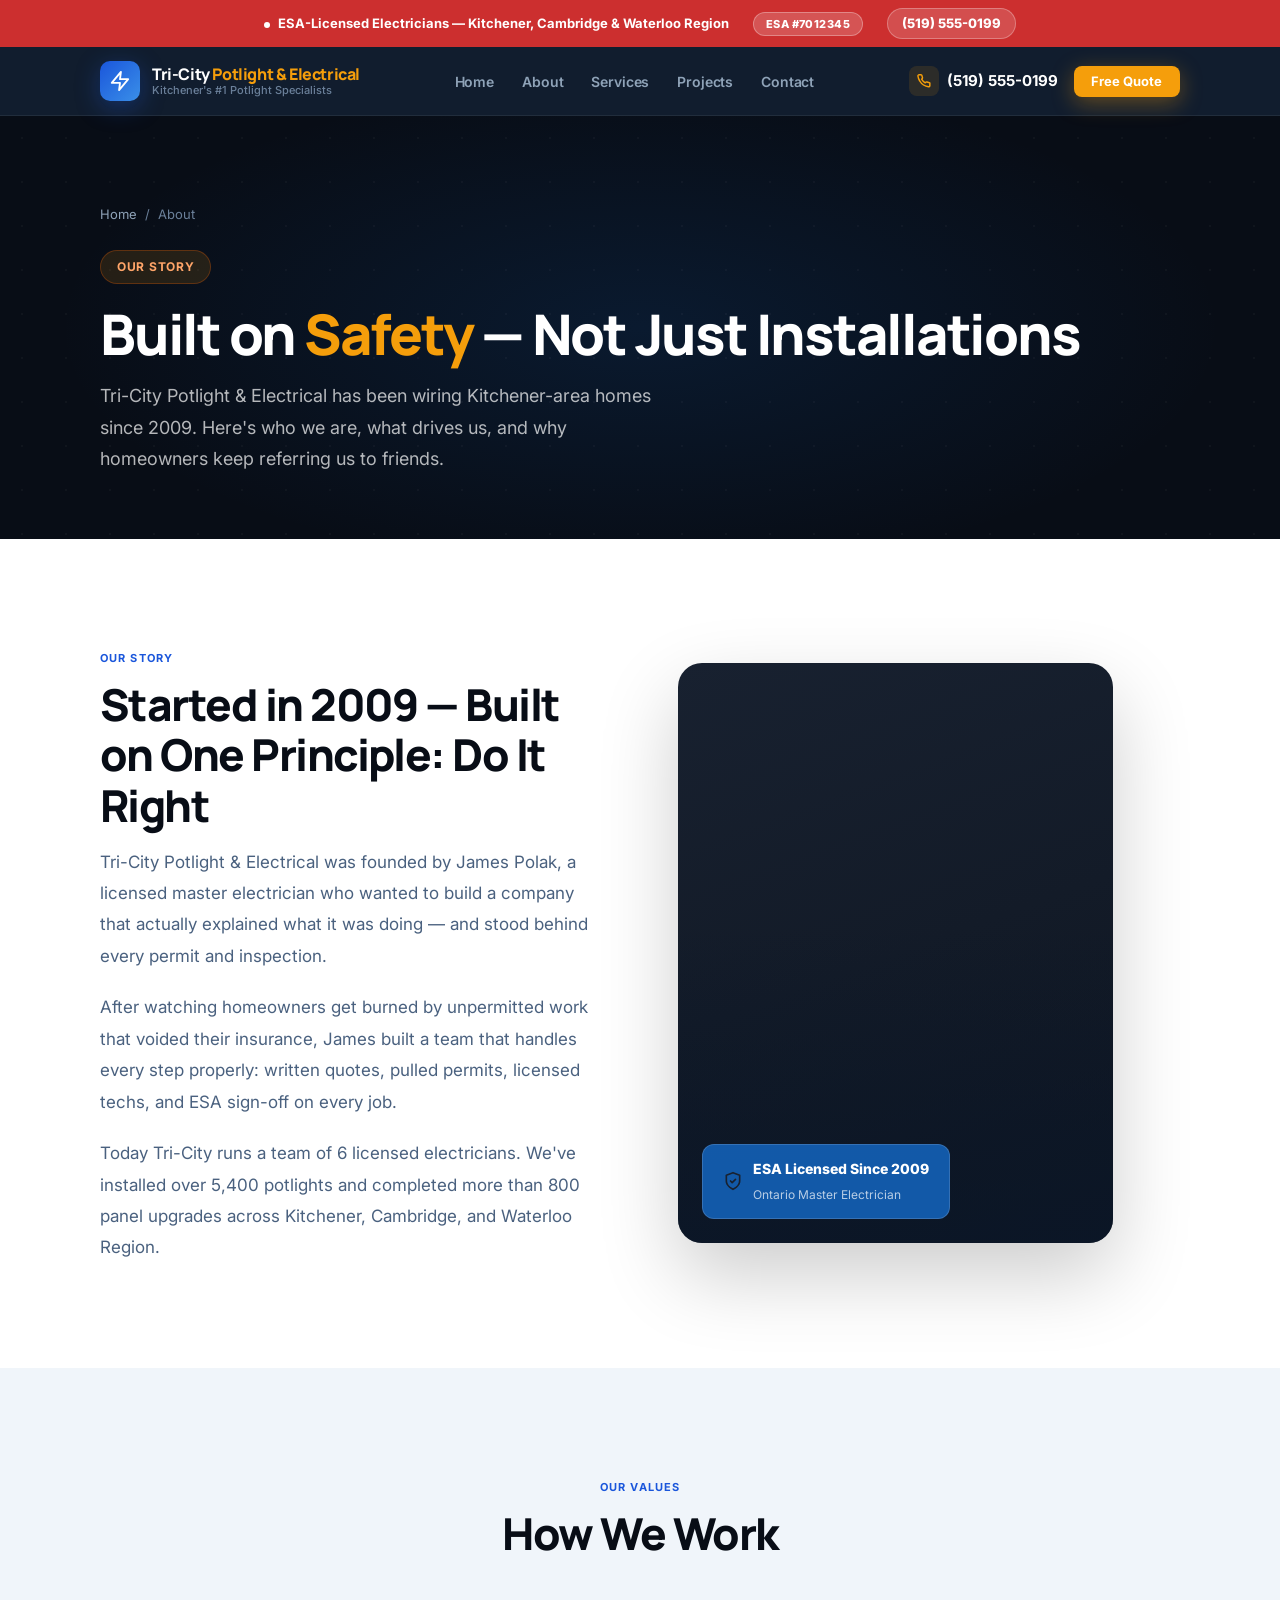
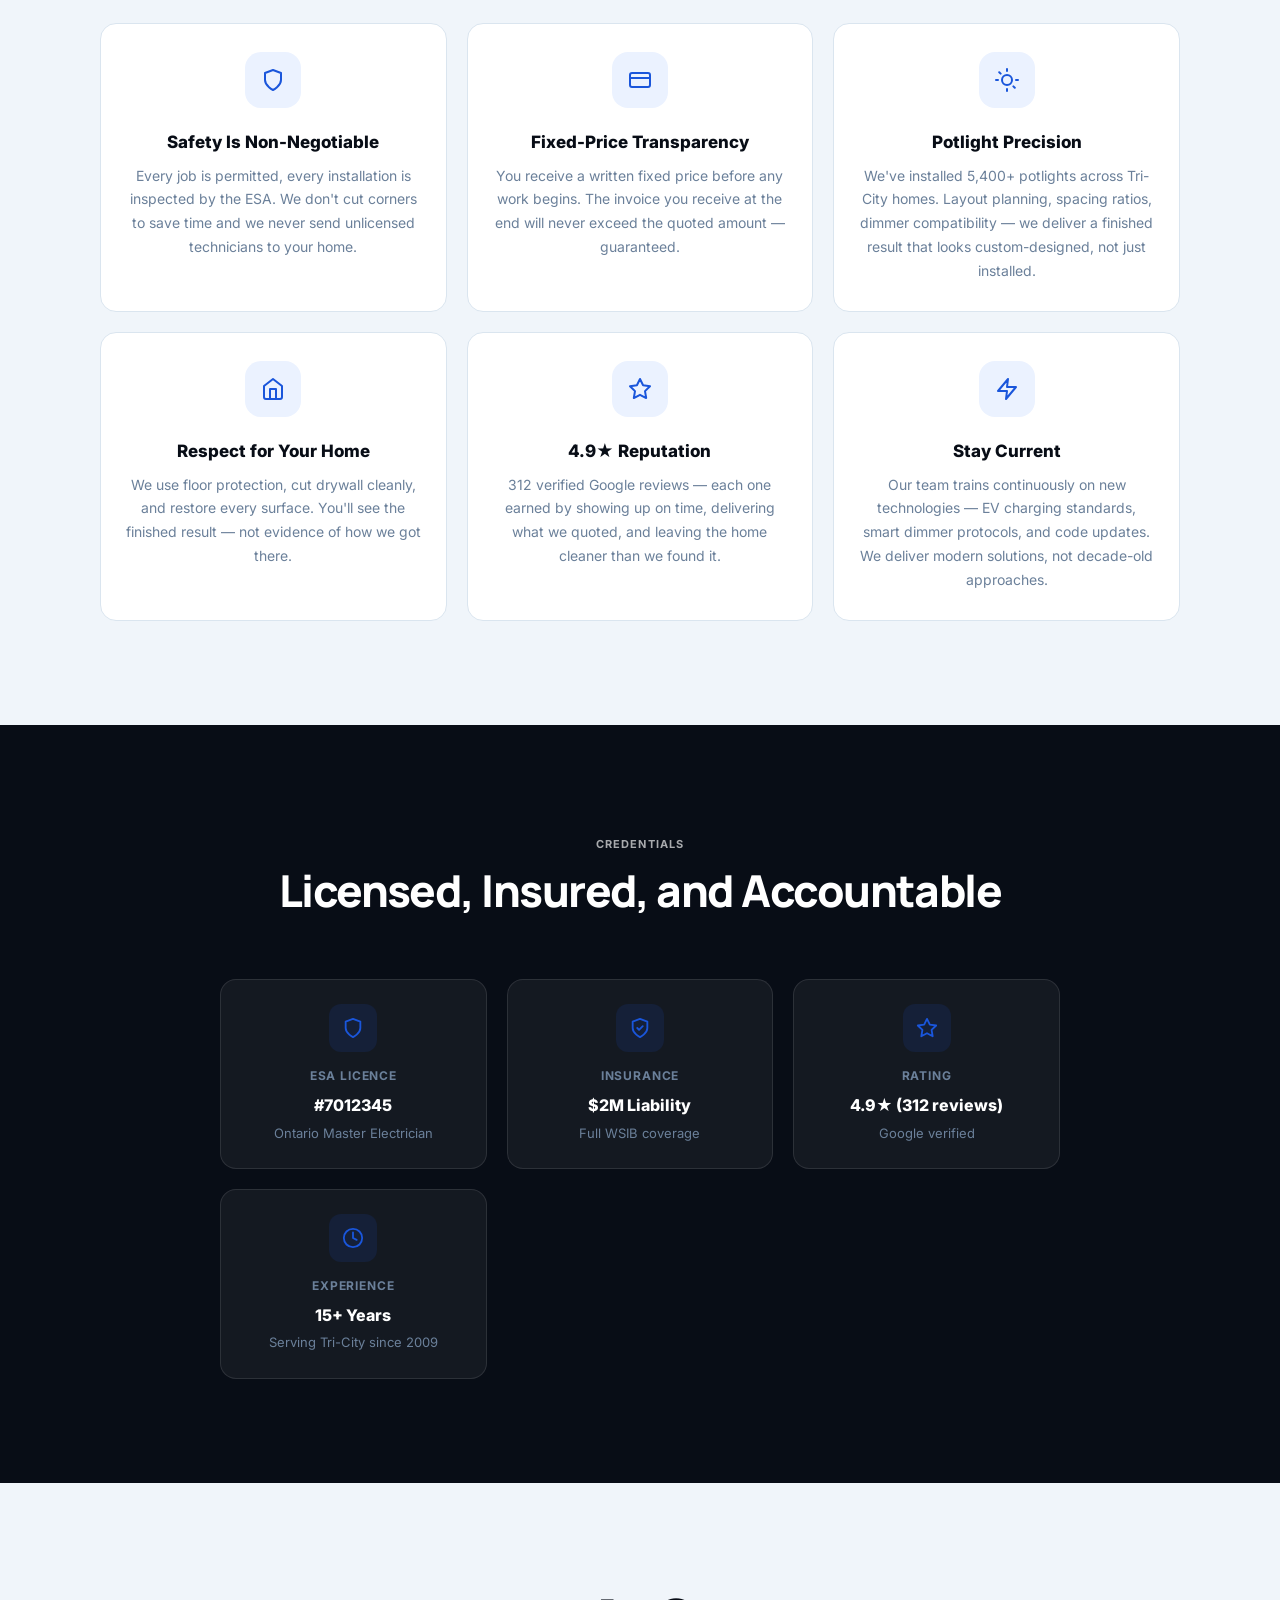
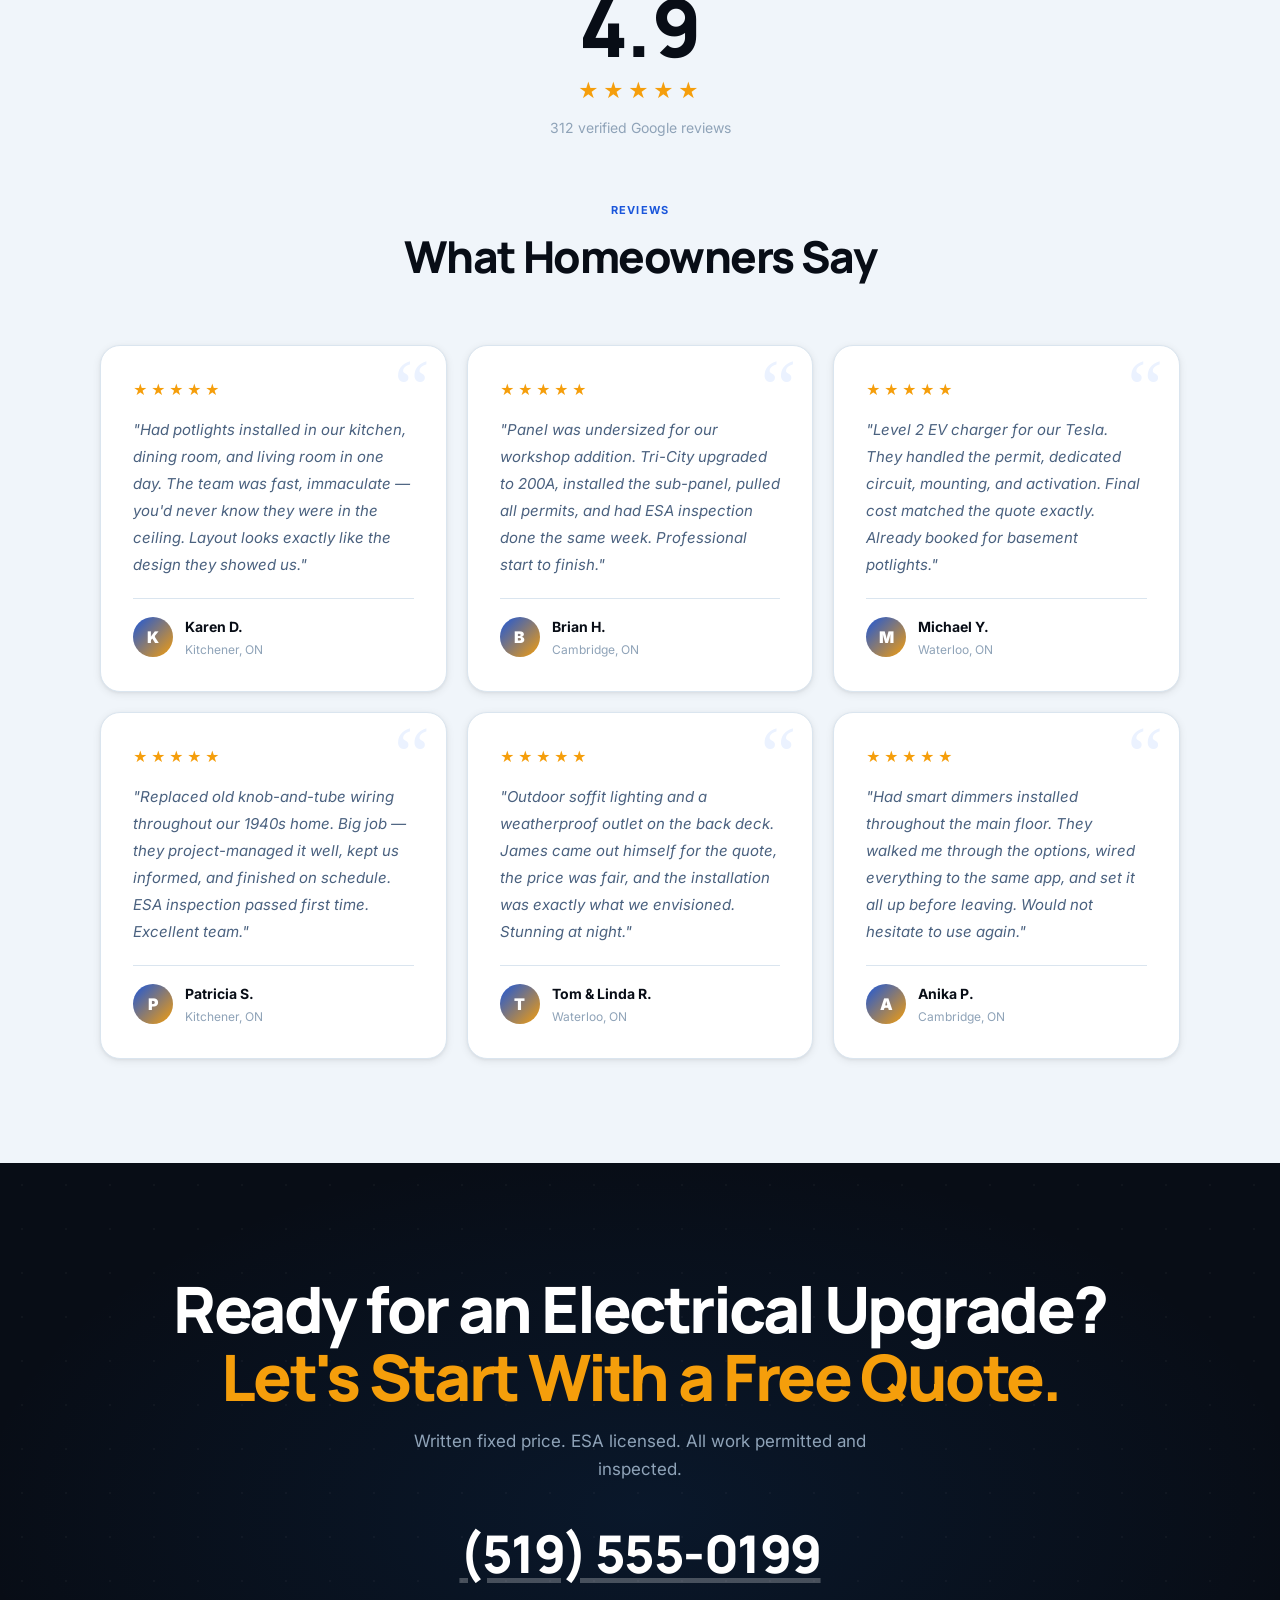
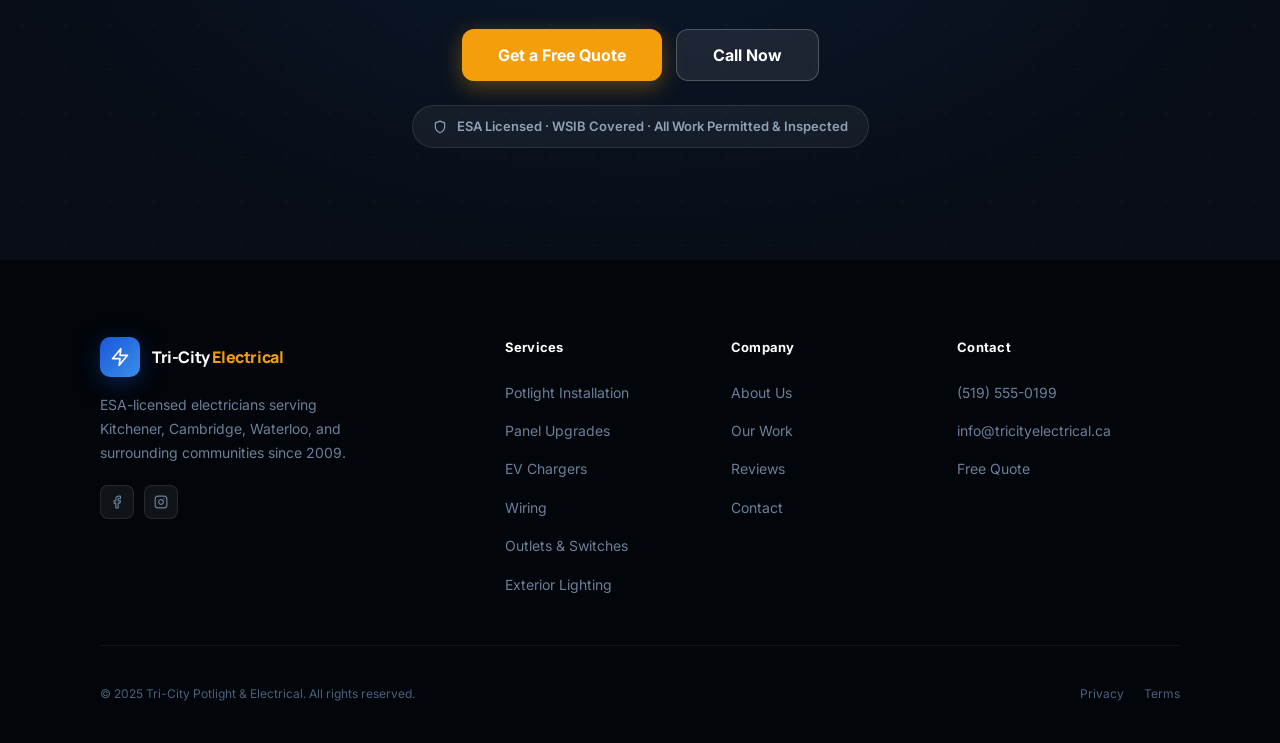
==== about/index.html @ c96c3147 "feat: multi-page rebuild — complete 5-page site" ====
<!DOCTYPE html>
<html lang="en">
<head>
  <meta charset="UTF-8" /><meta name="viewport" content="width=device-width, initial-scale=1.0" />
  <meta name="description" content="About Tri-City Potlight & Electrical — ESA-licensed electricians serving Kitchener since 2009. Our story, credentials, and commitment to safe electrical work." />
  <link rel="canonical" href="https://grandriverdigital.github.io/tri-city-electrical-demo/about/" />
  <title>About | Tri-City Potlight &amp; Electrical</title>
  <link rel="preconnect" href="https://fonts.googleapis.com" /><link rel="preconnect" href="https://fonts.gstatic.com" crossorigin />
  <link rel="stylesheet" href="https://fonts.googleapis.com/css2?family=Manrope:wght@600;700;800;900&family=Inter:wght@400;500;600;700&display=swap" media="print" onload="this.media='all'" />
  <link rel="stylesheet" href="../styles.css" />
</head>
<body>
  <a href="#main" class="skip-link">Skip to main content</a>
  <div class="topbar"><span><span class="topbar__dot" aria-hidden="true"></span><strong>ESA-Licensed Electricians — Kitchener, Cambridge &amp; Waterloo Region</strong></span><span class="topbar__pill">ESA #7012345</span><a href="tel:5195550199" class="topbar__link">(519) 555-0199</a></div>
  <header class="header" id="header"><div class="container header__inner">
    <a href="../" class="logo"><div class="logo__mark" aria-hidden="true"><svg width="22" height="22" viewBox="0 0 24 24" fill="none" stroke="currentColor" stroke-width="2" stroke-linecap="round" stroke-linejoin="round"><polygon points="13 2 3 14 12 14 11 22 21 10 12 10 13 2"/></svg></div><div class="logo__text"><div class="logo__name">Tri-City <span>Potlight &amp; Electrical</span></div><div class="logo__tagline">Kitchener's #1 Potlight Specialists</div></div></a>
    <nav class="nav" id="nav"><ul class="nav__list" role="list"><li><a href="../" class="nav__link">Home</a></li><li><a href="../about/" class="nav__link">About</a></li><li><a href="../services/" class="nav__link">Services</a></li><li><a href="../projects/" class="nav__link">Projects</a></li><li><a href="../contact/" class="nav__link">Contact</a></li></ul><a href="../contact/" class="nav__mobile-cta">Get a Free Quote</a></nav>
    <div class="header__right"><a href="tel:5195550199" class="header__phone"><span class="header__phone-icon" aria-hidden="true"><svg width="14" height="14" viewBox="0 0 24 24" fill="none" stroke="currentColor" stroke-width="2.5" stroke-linecap="round" stroke-linejoin="round"><path d="M22 16.92v3a2 2 0 0 1-2.18 2 19.79 19.79 0 0 1-8.63-3.07A19.5 19.5 0 0 1 4.69 12 19.79 19.79 0 0 1 1.61 3.44 2 2 0 0 1 3.6 1.27h3a2 2 0 0 1 2 1.72c.127.96.361 1.9.7 2.81a2 2 0 0 1-.45 2.11L7.91 8.94a16 16 0 0 0 6.16 6.16l.94-.94a2 2 0 0 1 2.11-.45c.907.339 1.85.573 2.81.7A2 2 0 0 1 22 16.92z"/></svg></span>(519) 555-0199</a><a href="../contact/" class="btn btn--accent btn--sm">Free Quote</a></div>
    <button class="nav-toggle" id="navToggle" aria-label="Open navigation" aria-expanded="false" aria-controls="nav"><span class="nav-toggle__bar"></span><span class="nav-toggle__bar"></span><span class="nav-toggle__bar"></span></button>
  </div></header>
  <main id="main">
    <div class="page-hero"><div class="container page-hero__inner">
      <nav class="breadcrumb" aria-label="Breadcrumb"><a href="../">Home</a><span class="breadcrumb__sep" aria-hidden="true">/</span><span aria-current="page">About</span></nav>
      <div class="page-hero__badge">Our Story</div>
      <h1>Built on <span>Safety</span> — Not Just Installations</h1>
      <p class="page-hero__sub">Tri-City Potlight &amp; Electrical has been wiring Kitchener-area homes since 2009. Here's who we are, what drives us, and why homeowners keep referring us to friends.</p>
    </div></div>

    <section class="section"><div class="container">
      <div class="why-grid">
        <div class="sr">
          <div class="eyebrow">Our Story</div>
          <h2 class="section-heading">Started in 2009 — Built on One Principle: Do It Right</h2>
          <p style="font-size:1.0625rem;color:var(--ink-500);line-height:1.85;margin-bottom:1.25rem;">Tri-City Potlight &amp; Electrical was founded by James Polak, a licensed master electrician who wanted to build a company that actually explained what it was doing — and stood behind every permit and inspection.</p>
          <p style="font-size:1.0625rem;color:var(--ink-500);line-height:1.85;margin-bottom:1.25rem;">After watching homeowners get burned by unpermitted work that voided their insurance, James built a team that handles every step properly: written quotes, pulled permits, licensed techs, and ESA sign-off on every job.</p>
          <p style="font-size:1.0625rem;color:var(--ink-500);line-height:1.85;">Today Tri-City runs a team of 6 licensed electricians. We've installed over 5,400 potlights and completed more than 800 panel upgrades across Kitchener, Cambridge, and Waterloo Region.</p>
        </div>
        <div class="why-img sr">
          <img src="https://images.unsplash.com/photo-1565193566173-7a0ee3dbe261?auto=format&fit=crop&w=700&q=80" alt="Tri-City electrician at work" loading="lazy" onerror="this.style.display='none'" />
          <div class="why-img__overlay" aria-hidden="true"></div>
          <div class="why-img__foot"><div class="cred-badge"><svg width="20" height="20" viewBox="0 0 24 24" fill="none" stroke="currentColor" stroke-width="2" stroke-linecap="round" stroke-linejoin="round" aria-hidden="true"><path d="M12 22s8-4 8-10V5l-8-3-8 3v7c0 6 8 10 8 10z"/><polyline points="9 12 11 14 15 10"/></svg><div><strong>ESA Licensed Since 2009</strong><span>Ontario Master Electrician</span></div></div></div>
        </div>
      </div>
    </div></section>

    <section class="section section--light"><div class="container">
      <div class="section-header sr"><div class="eyebrow">Our Values</div><h2 class="section-heading">How We Work</h2></div>
      <div class="values-grid" role="list">
        <div class="val-card sr d1" role="listitem"><div class="val-card__ico" aria-hidden="true"><svg width="24" height="24" viewBox="0 0 24 24" fill="none" stroke="currentColor" stroke-width="2" stroke-linecap="round" stroke-linejoin="round"><path d="M12 22s8-4 8-10V5l-8-3-8 3v7c0 6 8 10 8 10z"/></svg></div><h3>Safety Is Non-Negotiable</h3><p>Every job is permitted, every installation is inspected by the ESA. We don't cut corners to save time and we never send unlicensed technicians to your home.</p></div>
        <div class="val-card sr d2" role="listitem"><div class="val-card__ico" aria-hidden="true"><svg width="24" height="24" viewBox="0 0 24 24" fill="none" stroke="currentColor" stroke-width="2" stroke-linecap="round" stroke-linejoin="round"><rect x="2" y="5" width="20" height="14" rx="2"/><line x1="2" y1="10" x2="22" y2="10"/></svg></div><h3>Fixed-Price Transparency</h3><p>You receive a written fixed price before any work begins. The invoice you receive at the end will never exceed the quoted amount — guaranteed.</p></div>
        <div class="val-card sr d3" role="listitem"><div class="val-card__ico" aria-hidden="true"><svg width="24" height="24" viewBox="0 0 24 24" fill="none" stroke="currentColor" stroke-width="2" stroke-linecap="round" stroke-linejoin="round"><circle cx="12" cy="12" r="5"/><path d="M12 1v2M12 21v2M4.22 4.22l1.42 1.42M18.36 18.36l1.42 1.42M1 12h2M21 12h2"/></svg></div><h3>Potlight Precision</h3><p>We've installed 5,400+ potlights across Tri-City homes. Layout planning, spacing ratios, dimmer compatibility — we deliver a finished result that looks custom-designed, not just installed.</p></div>
        <div class="val-card sr d1" role="listitem"><div class="val-card__ico" aria-hidden="true"><svg width="24" height="24" viewBox="0 0 24 24" fill="none" stroke="currentColor" stroke-width="2" stroke-linecap="round" stroke-linejoin="round"><path d="M3 9l9-7 9 7v11a2 2 0 0 1-2 2H5a2 2 0 0 1-2-2z"/><polyline points="9 22 9 12 15 12 15 22"/></svg></div><h3>Respect for Your Home</h3><p>We use floor protection, cut drywall cleanly, and restore every surface. You'll see the finished result — not evidence of how we got there.</p></div>
        <div class="val-card sr d2" role="listitem"><div class="val-card__ico" aria-hidden="true"><svg width="24" height="24" viewBox="0 0 24 24" fill="none" stroke="currentColor" stroke-width="2" stroke-linecap="round" stroke-linejoin="round"><polygon points="12 2 15.09 8.26 22 9.27 17 14.14 18.18 21.02 12 17.77 5.82 21.02 7 14.14 2 9.27 8.91 8.26 12 2"/></svg></div><h3>4.9&#9733; Reputation</h3><p>312 verified Google reviews — each one earned by showing up on time, delivering what we quoted, and leaving the home cleaner than we found it.</p></div>
        <div class="val-card sr d3" role="listitem"><div class="val-card__ico" aria-hidden="true"><svg width="24" height="24" viewBox="0 0 24 24" fill="none" stroke="currentColor" stroke-width="2" stroke-linecap="round" stroke-linejoin="round"><polygon points="13 2 3 14 12 14 11 22 21 10 12 10 13 2"/></svg></div><h3>Stay Current</h3><p>Our team trains continuously on new technologies — EV charging standards, smart dimmer protocols, and code updates. We deliver modern solutions, not decade-old approaches.</p></div>
      </div>
    </div></section>

    <section class="section section--dark"><div class="container">
      <div class="section-header sr"><div class="eyebrow eyebrow--lt">Credentials</div><h2 class="section-heading section-heading--lt">Licensed, Insured, and Accountable</h2></div>
      <div style="display:grid;grid-template-columns:repeat(auto-fit,minmax(200px,1fr));gap:1.25rem;max-width:840px;margin-inline:auto;" role="list">
        <div class="sr d1" style="background:rgba(255,255,255,.05);border:1px solid rgba(255,255,255,.1);border-radius:var(--r-16);padding:1.5rem;text-align:center;" role="listitem"><div style="width:48px;height:48px;background:var(--p-gl);border-radius:var(--r-12);display:flex;align-items:center;justify-content:center;margin:0 auto .875rem;color:var(--p);" aria-hidden="true"><svg width="22" height="22" viewBox="0 0 24 24" fill="none" stroke="currentColor" stroke-width="2" stroke-linecap="round" stroke-linejoin="round"><path d="M12 22s8-4 8-10V5l-8-3-8 3v7c0 6 8 10 8 10z"/></svg></div><div style="font-size:.75rem;font-weight:700;color:var(--ink-400);letter-spacing:.07em;text-transform:uppercase;margin-bottom:.375rem;">ESA Licence</div><div style="font-size:1rem;font-weight:800;color:#fff;">#7012345</div><div style="font-size:.8125rem;color:var(--ink-400);margin-top:.25rem;">Ontario Master Electrician</div></div>
        <div class="sr d2" style="background:rgba(255,255,255,.05);border:1px solid rgba(255,255,255,.1);border-radius:var(--r-16);padding:1.5rem;text-align:center;" role="listitem"><div style="width:48px;height:48px;background:var(--p-gl);border-radius:var(--r-12);display:flex;align-items:center;justify-content:center;margin:0 auto .875rem;color:var(--p);" aria-hidden="true"><svg width="22" height="22" viewBox="0 0 24 24" fill="none" stroke="currentColor" stroke-width="2" stroke-linecap="round" stroke-linejoin="round"><path d="M12 22s8-4 8-10V5l-8-3-8 3v7c0 6 8 10 8 10z"/><polyline points="9 12 11 14 15 10"/></svg></div><div style="font-size:.75rem;font-weight:700;color:var(--ink-400);letter-spacing:.07em;text-transform:uppercase;margin-bottom:.375rem;">Insurance</div><div style="font-size:1rem;font-weight:800;color:#fff;">$2M Liability</div><div style="font-size:.8125rem;color:var(--ink-400);margin-top:.25rem;">Full WSIB coverage</div></div>
        <div class="sr d3" style="background:rgba(255,255,255,.05);border:1px solid rgba(255,255,255,.1);border-radius:var(--r-16);padding:1.5rem;text-align:center;" role="listitem"><div style="width:48px;height:48px;background:var(--p-gl);border-radius:var(--r-12);display:flex;align-items:center;justify-content:center;margin:0 auto .875rem;color:var(--p);" aria-hidden="true"><svg width="22" height="22" viewBox="0 0 24 24" fill="none" stroke="currentColor" stroke-width="2" stroke-linecap="round" stroke-linejoin="round"><polygon points="12 2 15.09 8.26 22 9.27 17 14.14 18.18 21.02 12 17.77 5.82 21.02 7 14.14 2 9.27 8.91 8.26 12 2"/></svg></div><div style="font-size:.75rem;font-weight:700;color:var(--ink-400);letter-spacing:.07em;text-transform:uppercase;margin-bottom:.375rem;">Rating</div><div style="font-size:1rem;font-weight:800;color:#fff;">4.9&#9733; (312 reviews)</div><div style="font-size:.8125rem;color:var(--ink-400);margin-top:.25rem;">Google verified</div></div>
        <div class="sr d4" style="background:rgba(255,255,255,.05);border:1px solid rgba(255,255,255,.1);border-radius:var(--r-16);padding:1.5rem;text-align:center;" role="listitem"><div style="width:48px;height:48px;background:var(--p-gl);border-radius:var(--r-12);display:flex;align-items:center;justify-content:center;margin:0 auto .875rem;color:var(--p);" aria-hidden="true"><svg width="22" height="22" viewBox="0 0 24 24" fill="none" stroke="currentColor" stroke-width="2" stroke-linecap="round" stroke-linejoin="round"><circle cx="12" cy="12" r="10"/><polyline points="12 6 12 12 16 14"/></svg></div><div style="font-size:.75rem;font-weight:700;color:var(--ink-400);letter-spacing:.07em;text-transform:uppercase;margin-bottom:.375rem;">Experience</div><div style="font-size:1rem;font-weight:800;color:#fff;">15+ Years</div><div style="font-size:.8125rem;color:var(--ink-400);margin-top:.25rem;">Serving Tri-City since 2009</div></div>
      </div>
    </div></section>

    <section class="section section--light" id="reviews"><div class="container">
      <div class="rev-agg sr"><div class="rev-agg__num">4.9</div><div class="rev-agg__stars" aria-hidden="true">&#9733;&#9733;&#9733;&#9733;&#9733;</div><div class="rev-agg__count">312 verified Google reviews</div></div>
      <div class="section-header sr"><div class="eyebrow">Reviews</div><h2 class="section-heading">What Homeowners Say</h2></div>
      <div class="rev-grid" role="list">
        <div class="rev-card sr d1" role="listitem"><div class="rev-card__stars" aria-label="5 stars">&#9733;&#9733;&#9733;&#9733;&#9733;</div><p class="rev-card__text">"Had potlights installed in our kitchen, dining room, and living room in one day. The team was fast, immaculate — you'd never know they were in the ceiling. Layout looks exactly like the design they showed us."</p><div class="rev-card__author"><div class="rev-card__avatar" aria-hidden="true">K</div><div><div class="rev-card__name">Karen D.</div><div class="rev-card__loc">Kitchener, ON</div></div></div></div>
        <div class="rev-card sr d2" role="listitem"><div class="rev-card__stars" aria-label="5 stars">&#9733;&#9733;&#9733;&#9733;&#9733;</div><p class="rev-card__text">"Panel was undersized for our workshop addition. Tri-City upgraded to 200A, installed the sub-panel, pulled all permits, and had ESA inspection done the same week. Professional start to finish."</p><div class="rev-card__author"><div class="rev-card__avatar" aria-hidden="true">B</div><div><div class="rev-card__name">Brian H.</div><div class="rev-card__loc">Cambridge, ON</div></div></div></div>
        <div class="rev-card sr d3" role="listitem"><div class="rev-card__stars" aria-label="5 stars">&#9733;&#9733;&#9733;&#9733;&#9733;</div><p class="rev-card__text">"Level 2 EV charger for our Tesla. They handled the permit, dedicated circuit, mounting, and activation. Final cost matched the quote exactly. Already booked for basement potlights."</p><div class="rev-card__author"><div class="rev-card__avatar" aria-hidden="true">M</div><div><div class="rev-card__name">Michael Y.</div><div class="rev-card__loc">Waterloo, ON</div></div></div></div>
        <div class="rev-card sr d1" role="listitem"><div class="rev-card__stars" aria-label="5 stars">&#9733;&#9733;&#9733;&#9733;&#9733;</div><p class="rev-card__text">"Replaced old knob-and-tube wiring throughout our 1940s home. Big job — they project-managed it well, kept us informed, and finished on schedule. ESA inspection passed first time. Excellent team."</p><div class="rev-card__author"><div class="rev-card__avatar" aria-hidden="true">P</div><div><div class="rev-card__name">Patricia S.</div><div class="rev-card__loc">Kitchener, ON</div></div></div></div>
        <div class="rev-card sr d2" role="listitem"><div class="rev-card__stars" aria-label="5 stars">&#9733;&#9733;&#9733;&#9733;&#9733;</div><p class="rev-card__text">"Outdoor soffit lighting and a weatherproof outlet on the back deck. James came out himself for the quote, the price was fair, and the installation was exactly what we envisioned. Stunning at night."</p><div class="rev-card__author"><div class="rev-card__avatar" aria-hidden="true">T</div><div><div class="rev-card__name">Tom &amp; Linda R.</div><div class="rev-card__loc">Waterloo, ON</div></div></div></div>
        <div class="rev-card sr d3" role="listitem"><div class="rev-card__stars" aria-label="5 stars">&#9733;&#9733;&#9733;&#9733;&#9733;</div><p class="rev-card__text">"Had smart dimmers installed throughout the main floor. They walked me through the options, wired everything to the same app, and set it all up before leaving. Would not hesitate to use again."</p><div class="rev-card__author"><div class="rev-card__avatar" aria-hidden="true">A</div><div><div class="rev-card__name">Anika P.</div><div class="rev-card__loc">Cambridge, ON</div></div></div></div>
      </div>
    </div></section>

    <section class="final-cta"><div class="container"><div class="final-cta__inner">
      <h2 class="sr">Ready for an Electrical Upgrade?<br><span>Let's Start With a Free Quote.</span></h2>
      <p class="sr">Written fixed price. ESA licensed. All work permitted and inspected.</p>
      <a href="tel:5195550199" class="final-cta__phone sr">(519) 555-0199</a>
      <div class="final-cta__btns sr"><a href="../contact/" class="btn btn--accent btn--lg">Get a Free Quote</a><a href="tel:5195550199" class="btn btn--ghost btn--lg">Call Now</a></div>
      <div class="cert-pill sr"><svg width="14" height="14" viewBox="0 0 24 24" fill="none" stroke="currentColor" stroke-width="2" stroke-linecap="round" stroke-linejoin="round" aria-hidden="true"><path d="M12 22s8-4 8-10V5l-8-3-8 3v7c0 6 8 10 8 10z"/></svg>ESA Licensed · WSIB Covered · All Work Permitted &amp; Inspected</div>
    </div></div></section>
  </main>

  <footer class="footer"><div class="container">
    <div class="footer__grid">
      <div class="footer__brand">
        <a href="../" class="logo"><div class="logo__mark" aria-hidden="true"><svg width="20" height="20" viewBox="0 0 24 24" fill="none" stroke="currentColor" stroke-width="2" stroke-linecap="round" stroke-linejoin="round"><polygon points="13 2 3 14 12 14 11 22 21 10 12 10 13 2"/></svg></div><div class="logo__text"><div class="logo__name">Tri-City <span>Electrical</span></div></div></a>
        <p>ESA-licensed electricians serving Kitchener, Cambridge, Waterloo, and surrounding communities since 2009.</p>
        <div class="footer__socials"><a href="#" class="footer__soc" aria-label="Facebook"><svg width="14" height="14" viewBox="0 0 24 24" fill="none" stroke="currentColor" stroke-width="2" stroke-linecap="round" stroke-linejoin="round"><path d="M18 2h-3a5 5 0 0 0-5 5v3H7v4h3v8h4v-8h3l1-4h-4V7a1 1 0 0 1 1-1h3z"/></svg></a><a href="#" class="footer__soc" aria-label="Instagram"><svg width="14" height="14" viewBox="0 0 24 24" fill="none" stroke="currentColor" stroke-width="2" stroke-linecap="round" stroke-linejoin="round"><rect x="2" y="2" width="20" height="20" rx="5" ry="5"/><path d="M16 11.37A4 4 0 1 1 12.63 8 4 4 0 0 1 16 11.37z"/><line x1="17.5" y1="6.5" x2="17.51" y2="6.5"/></svg></a></div>
      </div>
      <div class="footer__col"><h5>Services</h5><ul><li><a href="../services/#potlights">Potlight Installation</a></li><li><a href="../services/#panels">Panel Upgrades</a></li><li><a href="../services/#ev-chargers">EV Chargers</a></li><li><a href="../services/#wiring">Wiring</a></li><li><a href="../services/#outlets">Outlets &amp; Switches</a></li><li><a href="../services/#exterior">Exterior Lighting</a></li></ul></div>
      <div class="footer__col"><h5>Company</h5><ul><li><a href="../about/">About Us</a></li><li><a href="../projects/">Our Work</a></li><li><a href="../about/#reviews">Reviews</a></li><li><a href="../contact/">Contact</a></li></ul></div>
      <div class="footer__col"><h5>Contact</h5><ul><li><a href="tel:5195550199">(519) 555-0199</a></li><li><a href="mailto:info@tricityelectrical.ca">info@tricityelectrical.ca</a></li><li><a href="../contact/">Free Quote</a></li></ul></div>
    </div>
    <div class="footer__bottom"><div class="footer__copy">&copy; 2025 Tri-City Potlight &amp; Electrical. All rights reserved.</div><div class="footer__links"><a href="#">Privacy</a><a href="#">Terms</a></div></div>
  </div></footer>
  <div class="mob-bar" id="mobBar"><a href="tel:5195550199" class="btn btn--primary btn--sm" style="flex:1;text-align:center;">Call Now</a><a href="../contact/" class="btn btn--accent btn--sm" style="flex:1;text-align:center;">Free Quote</a></div>
  <script src="../script.js"></script>
</body>
</html>
---- styles.css ----
/* ============================================================
   TRI-CITY POTLIGHT & ELECTRICAL — Shared Stylesheet
   ============================================================ */

/* ── DESIGN TOKENS ───────────────────────────────────────── */
:root {
  --p:        #1A56DB;
  --p-dk:     #1340B3;
  --p-lt:     #EBF2FF;
  --p-gl:     rgba(26,86,219,.12);
  --p-glow:   rgba(26,86,219,.35);

  --a:        #F59E0B;
  --a-dk:     #D97706;
  --a-lt:     #FFFBEB;
  --a-gl:     rgba(245,158,11,.12);
  --a-glow:   rgba(245,158,11,.35);

  --red:      #CC2F2F;
  --red-gl:   rgba(204,47,47,.13);
  --green:    #10B981;
  --green-gl: rgba(16,185,129,.13);

  --ink-950: #020509;
  --ink-900: #080D16;
  --ink-800: #0E1520;
  --ink-750: #121A27;
  --ink-700: #182130;
  --ink-600: #243350;
  --ink-500: #4A617F;
  --ink-400: #6B809A;
  --ink-300: #8FA3B8;
  --ink-200: #B8CAD8;
  --ink-100: #DAE5EF;
  --ink-050: #F0F5FA;
  --ink-000: #FFFFFF;

  --fd: 'Manrope', system-ui, sans-serif;
  --fb: 'Inter', system-ui, sans-serif;

  --max:    1160px;
  --pad:    clamp(1.25rem, 5vw, 2.5rem);
  --hdr-h:  68px;

  --r-4:4px; --r-6:6px; --r-8:8px; --r-10:10px; --r-12:12px;
  --r-16:16px; --r-20:20px; --r-24:24px; --r-f:9999px;

  --sh-xs: 0 1px 3px rgba(0,0,0,.06);
  --sh-sm: 0 2px 8px rgba(0,0,0,.08), 0 1px 3px rgba(0,0,0,.05);
  --sh-md: 0 4px 18px rgba(0,0,0,.10), 0 2px 6px rgba(0,0,0,.06);
  --sh-lg: 0 8px 32px rgba(0,0,0,.12), 0 4px 10px rgba(0,0,0,.07);
  --sh-xl: 0 20px 56px rgba(0,0,0,.15), 0 8px 20px rgba(0,0,0,.08);
  --sh-2xl: 0 32px 80px rgba(0,0,0,.20);
  --sh-p:  0 6px 24px var(--p-glow);
  --sh-a:  0 6px 22px var(--a-glow);

  --ease:    cubic-bezier(.22,1,.36,1);
  --ease-io: cubic-bezier(.37,0,.63,1);
}

/* ── RESET ───────────────────────────────────────────────── */
*, *::before, *::after { box-sizing: border-box; margin: 0; padding: 0; }
html {
  scroll-behavior: smooth;
  scroll-padding-top: calc(var(--hdr-h) + 16px);
  -webkit-text-size-adjust: 100%;
}
body {
  font-family: var(--fb);
  font-size: 1rem;
  line-height: 1.65;
  color: var(--ink-700);
  background: var(--ink-000);
  -webkit-font-smoothing: antialiased;
  overflow-x: hidden;
}
a { text-decoration: none; color: inherit; }
img { display: block; max-width: 100%; height: auto; }
svg { display: block; }
ul { list-style: none; }
button { font-family: inherit; cursor: pointer; border: none; background: none; }
input, select, textarea { font-family: inherit; font-size: inherit; }

.container {
  width: 100%;
  max-width: var(--max);
  margin-inline: auto;
  padding-inline: var(--pad);
}

/* ── SCROLL REVEAL ───────────────────────────────────────── */
.sr {
  opacity: 0;
  transform: translateY(22px);
  transition: opacity .6s var(--ease), transform .6s var(--ease);
}
.sr.visible { opacity: 1; transform: none; }
.sr.d1 { transition-delay: .07s; }
.sr.d2 { transition-delay: .14s; }
.sr.d3 { transition-delay: .21s; }
.sr.d4 { transition-delay: .28s; }

@keyframes fadeUp {
  from { opacity: 0; transform: translateY(20px); }
  to   { opacity: 1; transform: none; }
}
.ha { opacity: 0; animation: fadeUp .65s var(--ease) forwards; }
.ha.t1 { animation-delay: .10s; }
.ha.t2 { animation-delay: .26s; }
.ha.t3 { animation-delay: .42s; }
.ha.t4 { animation-delay: .56s; }
.ha.t5 { animation-delay: .68s; }

@media (prefers-reduced-motion: reduce) {
  .sr, .ha { opacity: 1; transform: none; transition: none; animation: none; }
  * { transition-duration: .01ms !important; animation-duration: .01ms !important; }
}

/* ── SKIP LINK ───────────────────────────────────────────── */
.skip-link {
  position: absolute;
  top: -100%;
  left: 1rem;
  background: var(--p);
  color: #fff;
  padding: .5rem 1rem;
  border-radius: 0 0 var(--r-8) var(--r-8);
  font-weight: 700;
  font-size: .875rem;
  z-index: 9999;
  transition: top .2s;
}
.skip-link:focus { top: 0; }

/* ── BUTTONS ─────────────────────────────────────────────── */
.btn {
  display: inline-flex;
  align-items: center;
  justify-content: center;
  gap: .5rem;
  padding: .875rem 1.875rem;
  border-radius: var(--r-10);
  font-family: var(--fb);
  font-size: .9375rem;
  font-weight: 700;
  line-height: 1;
  white-space: nowrap;
  cursor: pointer;
  border: none;
  transition: box-shadow .22s var(--ease), background .15s, color .15s;
  -webkit-tap-highlight-color: transparent;
}
.btn:focus-visible { outline: 2.5px solid var(--p); outline-offset: 3px; }
.btn:active { opacity: .88; }
.btn--primary { background: var(--p); color: #fff; box-shadow: var(--sh-p); }
.btn--primary:hover { background: var(--p-dk); box-shadow: 0 14px 40px var(--p-glow); }
.btn--accent  { background: var(--a); color: #fff; box-shadow: var(--sh-a); }
.btn--accent:hover  { background: var(--a-dk); box-shadow: 0 14px 40px var(--a-glow); }
.btn--ghost   { background: rgba(255,255,255,.08); color: #fff; border: 1.5px solid rgba(255,255,255,.22); }
.btn--ghost:hover   { background: rgba(255,255,255,.16); border-color: rgba(255,255,255,.45); }
.btn--outline { background: transparent; color: var(--p); border: 1.5px solid var(--p); }
.btn--outline:hover { background: var(--p-lt); }
.btn--white   { background: #fff; color: var(--p); box-shadow: var(--sh-lg); }
.btn--white:hover   { background: var(--ink-050); box-shadow: var(--sh-xl); }
.btn--lg { padding: 1.0625rem 2.25rem; font-size: 1rem; border-radius: var(--r-12); }
.btn--sm { padding: .55rem 1.1rem; font-size: .8125rem; border-radius: var(--r-8); }

/* ── TOPBAR ──────────────────────────────────────────────── */
.topbar {
  background: var(--red);
  color: #fff;
  font-size: .8125rem;
  font-weight: 600;
  padding: .5rem var(--pad);
  display: flex;
  align-items: center;
  justify-content: center;
  gap: 1.5rem;
  flex-wrap: wrap;
  z-index: 500;
  position: relative;
}
.topbar__dot {
  display: inline-block;
  width: 6px; height: 6px;
  background: #fff;
  border-radius: 50%;
  margin-right: .5rem;
  animation: tbPulse 1.8s ease infinite;
}
@keyframes tbPulse {
  0%,100% { opacity:1; transform:scale(1); }
  50%      { opacity:.4; transform:scale(1.55); }
}
.topbar__pill {
  display: inline-flex;
  align-items: center;
  gap: .375rem;
  background: rgba(255,255,255,.18);
  border: 1px solid rgba(255,255,255,.3);
  border-radius: var(--r-f);
  padding: 2px .75rem;
  font-size: .6875rem;
  font-weight: 800;
  letter-spacing: .04em;
}
.topbar__link {
  background: rgba(255,255,255,.15);
  border: 1px solid rgba(255,255,255,.28);
  border-radius: var(--r-f);
  padding: .25rem .875rem;
  font-weight: 800;
  transition: background .15s;
}
.topbar__link:hover { background: rgba(255,255,255,.28); }

/* ── HEADER ──────────────────────────────────────────────── */
.header {
  position: sticky;
  top: 0;
  z-index: 400;
  background: rgba(10,22,40,.97);
  backdrop-filter: blur(18px);
  -webkit-backdrop-filter: blur(18px);
  border-bottom: 1px solid rgba(255,255,255,.07);
  transition: box-shadow .3s;
}
.header.scrolled { box-shadow: 0 4px 30px rgba(0,0,0,.6); }
.header__inner {
  display: flex;
  align-items: center;
  justify-content: space-between;
  height: var(--hdr-h);
  gap: 1.5rem;
}
.logo {
  display: flex;
  align-items: center;
  gap: .75rem;
  flex-shrink: 0;
}
.logo__mark {
  width: 40px; height: 40px;
  background: linear-gradient(135deg, var(--p) 0%, #3A8FE8 100%);
  border-radius: var(--r-10);
  display: flex;
  align-items: center;
  justify-content: center;
  box-shadow: var(--sh-p);
  flex-shrink: 0;
}
.logo__mark svg { color: #fff; }
.logo__text { line-height: 1.2; }
.logo__name {
  font-family: var(--fd);
  font-size: 1rem;
  font-weight: 800;
  color: #fff;
  letter-spacing: -.025em;
}
.logo__name span { color: var(--a); }
.logo__tagline { font-size: .6875rem; color: var(--ink-400); font-weight: 500; }

.nav { display: flex; align-items: center; }
.nav__list {
  display: flex;
  align-items: center;
  gap: 1.75rem;
}
.nav__link {
  font-size: .875rem;
  font-weight: 600;
  color: var(--ink-300);
  letter-spacing: -.01em;
  transition: color .15s;
  position: relative;
  padding-bottom: 2px;
}
.nav__link::after {
  content: '';
  position: absolute;
  bottom: -4px;
  left: 0; right: 0;
  height: 2px;
  background: var(--a);
  border-radius: 2px;
  transform: scaleX(0);
  transition: transform .22s var(--ease);
}
.nav__link:hover,
.nav__link.active { color: #fff; }
.nav__link:hover::after,
.nav__link.active::after { transform: scaleX(1); }
.nav__mobile-cta { display: none; }

.header__right {
  display: flex;
  align-items: center;
  gap: 1rem;
  flex-shrink: 0;
}
.header__phone {
  display: flex;
  align-items: center;
  gap: .5rem;
  font-size: .9375rem;
  font-weight: 700;
  color: #fff;
  transition: color .15s;
}
.header__phone:hover { color: var(--a); }
.header__phone-icon {
  width: 30px; height: 30px;
  background: var(--a-gl);
  border-radius: var(--r-8);
  display: flex;
  align-items: center;
  justify-content: center;
  color: var(--a);
}
.nav-toggle {
  display: none;
  flex-direction: column;
  gap: 5px;
  width: 32px;
  cursor: pointer;
  padding: 4px;
}
.nav-toggle__bar {
  display: block;
  width: 100%;
  height: 2px;
  background: #fff;
  border-radius: 2px;
  transition: transform .3s var(--ease), opacity .2s;
}
.nav-toggle.open .nav-toggle__bar:nth-child(1) { transform: translateY(7px) rotate(45deg); }
.nav-toggle.open .nav-toggle__bar:nth-child(2) { opacity: 0; }
.nav-toggle.open .nav-toggle__bar:nth-child(3) { transform: translateY(-7px) rotate(-45deg); }

/* ── SECTION SHARED ──────────────────────────────────────── */
.section { padding: clamp(4rem, 9vw, 6.5rem) 0; }
.section--light { background: var(--ink-050); }
.section--dark  { background: var(--ink-900); }
.section--mid   { background: var(--ink-800); }

.eyebrow {
  display: inline-block;
  font-size: .6875rem;
  font-weight: 700;
  letter-spacing: .1em;
  text-transform: uppercase;
  color: var(--p);
  margin-bottom: .75rem;
}
.eyebrow--accent { color: var(--a); }
.eyebrow--lt     { color: rgba(255,255,255,.65); }

.section-heading {
  font-family: var(--fd);
  font-size: clamp(1.75rem, 4vw, 2.75rem);
  font-weight: 900;
  letter-spacing: -.035em;
  line-height: 1.15;
  color: var(--ink-900);
  margin-bottom: 1rem;
}
.section-heading--lt { color: #fff; }
.section-sub {
  font-size: 1.0625rem;
  color: var(--ink-400);
  line-height: 1.75;
  max-width: 540px;
}
.section-sub--lt     { color: var(--ink-300); }
.section-sub--center { margin-inline: auto; }
.section-header {
  text-align: center;
  margin-bottom: clamp(2.5rem, 5vw, 4rem);
}

/* ── PAGE HERO (inner pages) ─────────────────────────────── */
.page-hero {
  background: var(--ink-900);
  padding: clamp(3.5rem, 8vw, 5.5rem) 0 clamp(2.5rem, 6vw, 4rem);
  position: relative;
  overflow: hidden;
}
.page-hero::before {
  content: '';
  position: absolute; inset: 0;
  background: radial-gradient(ellipse 70% 90% at 50% 50%, rgba(21,101,192,.15) 0%, transparent 65%);
}
.page-hero::after {
  content: '';
  position: absolute; inset: 0;
  background-image: radial-gradient(circle, rgba(255,255,255,.03) 1px, transparent 1px);
  background-size: 44px 44px;
}
.page-hero__inner { position: relative; z-index: 1; }
.page-hero__badge {
  display: inline-flex;
  align-items: center;
  gap: .5rem;
  background: var(--a-gl);
  border: 1px solid rgba(232,93,4,.3);
  color: #FFA569;
  padding: .375rem 1rem;
  border-radius: var(--r-f);
  font-size: .75rem;
  font-weight: 700;
  letter-spacing: .06em;
  text-transform: uppercase;
  margin-bottom: 1.25rem;
}
.page-hero h1 {
  font-family: var(--fd);
  font-size: clamp(2rem, 5vw, 3.5rem);
  font-weight: 900;
  color: #fff;
  letter-spacing: -.04em;
  line-height: 1.08;
  margin-bottom: 1rem;
}
.page-hero h1 span { color: var(--a); }
.page-hero__sub {
  font-size: clamp(1rem, 2vw, 1.125rem);
  color: rgba(255,255,255,.7);
  line-height: 1.75;
  max-width: 560px;
}
.breadcrumb {
  display: flex;
  align-items: center;
  gap: .5rem;
  font-size: .8125rem;
  color: var(--ink-400);
  margin-bottom: 1.5rem;
}
.breadcrumb a { color: var(--ink-300); transition: color .15s; }
.breadcrumb a:hover { color: #fff; }

/* ── TRUST BAR ───────────────────────────────────────────── */
.trust-bar {
  background: var(--ink-050);
  border-bottom: 1px solid var(--ink-100);
  padding: .875rem var(--pad);
}
.trust-bar__items {
  display: flex;
  align-items: center;
  justify-content: center;
  gap: clamp(.5rem, 3vw, 1.75rem);
  flex-wrap: wrap;
  max-width: var(--max);
  margin-inline: auto;
}
.trust-item {
  display: flex;
  align-items: center;
  gap: .5rem;
  color: var(--ink-500);
  font-size: .8125rem;
  font-weight: 600;
  white-space: nowrap;
}
.trust-item em { color: var(--ink-800); font-style: normal; }
.trust-item__icon { color: var(--p); display: flex; }
.trust-sep { width: 1px; height: 14px; background: var(--ink-100); flex-shrink: 0; }

/* ── STATS BAR ───────────────────────────────────────────── */
.stats-bar {
  background: var(--ink-800);
  border-top: 1px solid rgba(255,255,255,.05);
  border-bottom: 1px solid rgba(255,255,255,.05);
  padding: 2rem 0;
}
.stats-grid {
  display: grid;
  grid-template-columns: repeat(4, 1fr);
  gap: 1px;
  background: rgba(255,255,255,.07);
  border: 1px solid rgba(255,255,255,.07);
  border-radius: var(--r-16);
  overflow: hidden;
}
.stat-box {
  background: var(--ink-800);
  padding: 1.75rem 1.5rem;
  text-align: center;
  transition: background .25s;
}
.stat-box:hover { background: var(--ink-750); }
.stat-num {
  font-family: var(--fd);
  font-size: clamp(1.75rem, 4vw, 2.75rem);
  font-weight: 900;
  color: #fff;
  line-height: 1;
  margin-bottom: .375rem;
}
.stat-num span { font-size: .6em; color: var(--a); }
.stat-label { font-size: .8125rem; color: var(--ink-400); font-weight: 500; }

/* ── SERVICE CARDS ───────────────────────────────────────── */
.services-grid {
  display: grid;
  grid-template-columns: repeat(3, 1fr);
  gap: 1.25rem;
}
.svc-card {
  background: var(--ink-000);
  border: 1px solid var(--ink-100);
  border-radius: var(--r-20);
  overflow: hidden;
  position: relative;
  transition: box-shadow .38s var(--ease), border-color .22s;
  cursor: default;
}
.svc-card:hover { box-shadow: var(--sh-lg); border-color: transparent; }
.svc-card::after {
  content: '';
  position: absolute;
  top: 0; left: 0; right: 0;
  height: 3px;
  background: linear-gradient(90deg, var(--p) 0%, var(--a) 100%);
  transform: scaleX(0);
  transform-origin: left;
  transition: transform .4s var(--ease);
}
.svc-card:hover::after { transform: scaleX(1); }
.svc-card__body { padding: 1.5rem; }
.svc-card__icon {
  width: 48px; height: 48px;
  border-radius: var(--r-12);
  background: var(--p-lt);
  display: flex;
  align-items: center;
  justify-content: center;
  margin-bottom: 1.25rem;
  color: var(--p);
  transition: background .25s, color .22s;
}
.svc-card:hover .svc-card__icon { background: var(--p); color: #fff; }
.svc-card__badge {
  font-size: .6875rem;
  font-weight: 700;
  letter-spacing: .07em;
  text-transform: uppercase;
  color: var(--a);
  margin-bottom: .375rem;
}
.svc-card h3 {
  font-size: 1.0625rem;
  font-weight: 800;
  color: var(--ink-900);
  letter-spacing: -.02em;
  margin-bottom: .625rem;
}
.svc-card p {
  font-size: .875rem;
  color: var(--ink-400);
  line-height: 1.7;
  margin-bottom: 1.25rem;
}
.svc-card__link {
  display: inline-flex;
  align-items: center;
  gap: .375rem;
  font-size: .8125rem;
  font-weight: 700;
  color: var(--p);
  transition: gap .2s var(--ease);
}
.svc-card:hover .svc-card__link { gap: .75rem; }

/* ── WHY US ──────────────────────────────────────────────── */
.why-grid {
  display: grid;
  grid-template-columns: 1fr 1fr;
  gap: clamp(2.5rem, 6vw, 5rem);
  align-items: center;
}
.why-feats { display: flex; flex-direction: column; gap: .875rem; margin-top: 1.75rem; }
.why-feat {
  display: flex;
  gap: 1rem;
  padding: 1.25rem;
  background: rgba(255,255,255,.04);
  border: 1px solid rgba(255,255,255,.07);
  border-radius: var(--r-16);
  transition: background .22s, border-color .22s;
}
.why-feat:hover { background: rgba(21,101,192,.08); border-color: rgba(21,101,192,.25); }
.why-feat__icon {
  width: 44px; height: 44px;
  flex-shrink: 0;
  border-radius: var(--r-10);
  background: var(--p-gl);
  display: flex;
  align-items: center;
  justify-content: center;
  color: var(--p);
  transition: background .22s, color .22s;
}
.why-feat:hover .why-feat__icon { background: var(--p); color: #fff; }
.why-feat h4 { font-size: .9375rem; font-weight: 700; color: #fff; margin-bottom: 3px; }
.why-feat p  { font-size: .875rem; color: var(--ink-400); line-height: 1.65; }
.why-img {
  position: relative;
  border-radius: var(--r-24);
  overflow: hidden;
  box-shadow: var(--sh-2xl);
  aspect-ratio: 3/4;
  max-height: 580px;
  background: linear-gradient(160deg, var(--ink-700) 0%, var(--ink-800) 100%);
}
.why-img img { width: 100%; height: 100%; object-fit: cover; }
.why-img__overlay {
  position: absolute; inset: 0;
  background: linear-gradient(0deg, rgba(10,22,40,.75) 0%, transparent 55%);
}
.why-img__foot { position: absolute; bottom: 0; left: 0; right: 0; padding: 1.5rem; }
.cred-badge {
  display: inline-flex;
  align-items: center;
  gap: .625rem;
  background: rgba(21,101,192,.85);
  border: 1px solid rgba(255,255,255,.15);
  border-radius: var(--r-12);
  padding: .75rem 1.25rem;
}
.cred-badge strong { font-size: .875rem; font-weight: 800; color: #fff; display: block; }
.cred-badge span   { font-size: .75rem; color: rgba(255,255,255,.7); }

/* ── PROCESS ─────────────────────────────────────────────── */
.process-grid {
  display: grid;
  grid-template-columns: repeat(4, 1fr);
  gap: 1.25rem;
  position: relative;
}
.process-grid::before {
  content: '';
  position: absolute;
  top: 27px;
  left: calc(12.5% + 14px);
  right: calc(12.5% + 14px);
  height: 2px;
  background: linear-gradient(90deg, var(--p) 0%, var(--a) 100%);
  opacity: .25;
}
.proc-card {
  background: var(--ink-000);
  border: 1px solid var(--ink-100);
  border-radius: var(--r-16);
  padding: 1.5rem 1.25rem;
  text-align: center;
  position: relative;
  transition: box-shadow .35s var(--ease), border-color .22s;
}
.proc-card:hover { box-shadow: var(--sh-md); border-color: rgba(21,101,192,.2); }
.proc-card__num {
  width: 54px; height: 54px;
  border-radius: 50%;
  background: linear-gradient(135deg, var(--p) 0%, var(--a) 100%);
  font-family: var(--fd);
  font-size: 1.25rem;
  font-weight: 900;
  color: #fff;
  display: flex;
  align-items: center;
  justify-content: center;
  margin: 0 auto 1.25rem;
  box-shadow: 0 6px 20px var(--p-glow);
}
.proc-card h4 { font-size: 1rem; font-weight: 800; color: var(--ink-900); margin-bottom: .5rem; }
.proc-card p  { font-size: .875rem; color: var(--ink-400); line-height: 1.65; }

/* ── REVIEWS ─────────────────────────────────────────────── */
.rev-agg {
  text-align: center;
  margin-bottom: clamp(2rem, 5vw, 3.5rem);
}
.rev-agg__num {
  font-family: var(--fd);
  font-size: clamp(3rem, 8vw, 5rem);
  font-weight: 900;
  color: var(--ink-900);
  line-height: 1;
}
.rev-agg__stars { color: var(--a); font-size: 1.25rem; letter-spacing: 4px; margin: .5rem 0; }
.rev-agg__count { color: var(--ink-300); font-size: .875rem; }
.rev-grid { display: grid; grid-template-columns: repeat(3, 1fr); gap: 1.25rem; }
.rev-card {
  background: var(--ink-000);
  border: 1px solid var(--ink-100);
  border-radius: var(--r-20);
  padding: clamp(1.5rem, 3vw, 2rem);
  box-shadow: var(--sh-sm);
  position: relative;
  overflow: hidden;
  transition: box-shadow .35s var(--ease);
  display: flex;
  flex-direction: column;
  min-height: 260px;
}
.rev-card:hover { box-shadow: var(--sh-lg); }
.rev-card::before {
  content: '\201C';
  position: absolute;
  top: .1rem; right: 1rem;
  font-size: 5rem;
  line-height: 1;
  color: var(--p-lt);
  font-family: Georgia, serif;
  pointer-events: none;
}
.rev-card__stars { color: var(--a); font-size: .875rem; letter-spacing: 3px; margin-bottom: .875rem; }
.rev-card__text {
  font-size: .9375rem;
  color: var(--ink-500);
  line-height: 1.8;
  font-style: italic;
  flex: 1;
  margin-bottom: 1.25rem;
}
.rev-card__author {
  display: flex;
  align-items: center;
  gap: .75rem;
  padding-top: 1rem;
  border-top: 1px solid var(--ink-100);
  margin-top: auto;
}
.rev-card__avatar {
  width: 40px; height: 40px;
  border-radius: 50%;
  background: linear-gradient(135deg, var(--p) 0%, var(--a) 100%);
  display: flex;
  align-items: center;
  justify-content: center;
  font-weight: 900;
  font-size: 1rem;
  color: #fff;
  flex-shrink: 0;
}
.rev-card__name { font-size: .875rem; font-weight: 700; color: var(--ink-900); }
.rev-card__loc  { font-size: .75rem; color: var(--ink-300); margin-top: 2px; }

/* ── PROJECT GALLERY ─────────────────────────────────────── */
.gallery-grid {
  display: grid;
  grid-template-columns: repeat(4, 1fr);
  grid-auto-rows: 220px;
  gap: .5rem;
  border-radius: var(--r-16);
  overflow: hidden;
}
.gallery-grid .g-wide { grid-column: span 2; }
.gallery-grid .g-tall { grid-row: span 2; }
.gallery-item {
  position: relative;
  overflow: hidden;
  background: var(--ink-700);
  cursor: pointer;
}
.gallery-item img {
  width: 100%; height: 100%;
  object-fit: cover;
  transition: transform .55s var(--ease), filter .3s;
  filter: brightness(.9);
}
.gallery-item:hover img { transform: scale(1.07); filter: brightness(1.05); }
.gallery-item__overlay {
  position: absolute; inset: 0;
  background: linear-gradient(0deg, rgba(10,22,40,.75) 0%, transparent 60%);
  opacity: 0;
  transition: opacity .3s;
  display: flex;
  align-items: flex-end;
  padding: 1rem;
}
.gallery-item:hover .gallery-item__overlay { opacity: 1; }
.gallery-item__tag {
  font-size: .75rem;
  font-weight: 700;
  color: #fff;
  background: rgba(21,101,192,.75);
  border-radius: var(--r-6);
  padding: 3px .625rem;
}

/* ── PROJECT HIGHLIGHTS ──────────────────────────────────── */
.proj-block {
  display: grid;
  grid-template-columns: 1fr 1fr;
  gap: clamp(2.5rem, 6vw, 5rem);
  align-items: center;
  padding: clamp(3.5rem, 8vw, 5.5rem) 0;
}
.proj-block + .proj-block { border-top: 1px solid var(--ink-100); }
.proj-block.rev { direction: rtl; }
.proj-block.rev > * { direction: ltr; }
.proj-img {
  position: relative;
  border-radius: var(--r-20);
  overflow: hidden;
  box-shadow: var(--sh-xl);
  aspect-ratio: 4/3;
  background: linear-gradient(140deg, var(--ink-800) 0%, var(--ink-700) 100%);
}
.proj-img img {
  width: 100%; height: 100%;
  object-fit: cover;
  transition: transform .6s var(--ease);
}
.proj-img:hover img { transform: scale(1.04); }
.proj-img__badge {
  position: absolute;
  bottom: 1.25rem; left: 1.25rem;
  background: var(--ink-900);
  border: 1px solid rgba(255,255,255,.12);
  border-radius: var(--r-10);
  padding: .625rem 1rem;
}
.proj-img__badge strong {
  display: block;
  font-size: 1.25rem;
  font-weight: 900;
  color: #fff;
  line-height: 1;
}
.proj-img__badge span { font-size: .6875rem; color: var(--ink-400); font-weight: 500; }
.proj-tag {
  display: inline-flex;
  align-items: center;
  gap: .375rem;
  font-size: .6875rem;
  font-weight: 700;
  letter-spacing: .07em;
  text-transform: uppercase;
  color: var(--a);
  margin-bottom: .75rem;
}
.proj-copy h3 {
  font-family: var(--fd);
  font-size: clamp(1.5rem, 3.5vw, 2.125rem);
  font-weight: 900;
  letter-spacing: -.03em;
  color: var(--ink-900);
  line-height: 1.18;
  margin-bottom: 1rem;
}
.proj-copy p { font-size: 1rem; color: var(--ink-400); line-height: 1.8; margin-bottom: 1.5rem; }
.proj-checks { display: flex; flex-direction: column; gap: .625rem; }
.proj-check {
  display: flex;
  align-items: center;
  gap: .75rem;
  font-size: .875rem;
  font-weight: 600;
  color: var(--ink-600);
}
.proj-check__ico {
  width: 20px; height: 20px;
  flex-shrink: 0;
  background: var(--green-gl);
  border-radius: 50%;
  display: flex;
  align-items: center;
  justify-content: center;
  color: var(--green);
}

/* ── GUARANTEE ───────────────────────────────────────────── */
.guar-block {
  display: flex;
  align-items: stretch;
  background: var(--ink-750);
  border: 1px solid rgba(255,255,255,.07);
  border-radius: var(--r-20);
  overflow: hidden;
}
.guar-block__main {
  flex: 1;
  padding: clamp(2rem, 4vw, 3rem);
  display: grid;
  grid-template-columns: 1fr 1fr;
  gap: 1.25rem;
}
.guar-block__side {
  width: 220px;
  flex-shrink: 0;
  background: linear-gradient(135deg, var(--a) 0%, var(--a-dk) 100%);
  display: flex;
  flex-direction: column;
  align-items: center;
  justify-content: center;
  padding: 2rem 1.5rem;
  text-align: center;
}
.guar-block__side-ico { color: rgba(255,255,255,.9); margin-bottom: .75rem; }
.guar-block__side-num {
  font-family: var(--fd);
  font-size: 3rem;
  font-weight: 900;
  color: #fff;
  line-height: 1;
}
.guar-block__side-lbl { font-size: .8125rem; font-weight: 700; color: rgba(255,255,255,.8); margin-top: .25rem; }
.guar-pt { display: flex; gap: .875rem; }
.guar-pt__ico {
  width: 40px; height: 40px;
  flex-shrink: 0;
  background: var(--p-gl);
  border-radius: var(--r-10);
  display: flex;
  align-items: center;
  justify-content: center;
  color: var(--p);
}
.guar-pt h4 { font-size: .9375rem; font-weight: 700; color: #fff; margin-bottom: 3px; }
.guar-pt p  { font-size: .8125rem; color: var(--ink-400); line-height: 1.6; }

/* ── SERVICE AREA ─────────────────────────────────────────── */
.area-chips {
  display: flex;
  flex-wrap: wrap;
  justify-content: center;
  gap: .625rem;
  margin-top: 2rem;
}
.area-chip {
  background: var(--ink-000);
  border: 1.5px solid var(--ink-100);
  border-radius: var(--r-f);
  padding: .5rem 1.25rem;
  font-size: .875rem;
  font-weight: 600;
  color: var(--ink-600);
  transition: border-color .2s, color .2s;
}
.area-chip:hover { border-color: var(--p); color: var(--p); }
.area-chip--prime {
  background: var(--p-lt);
  border-color: rgba(21,101,192,.28);
  color: var(--p);
  font-weight: 700;
}

/* ── FAQ ─────────────────────────────────────────────────── */
.faq-list { max-width: 740px; margin-inline: auto; }
.faq-item {
  border: 1px solid var(--ink-100);
  border-radius: var(--r-12);
  margin-bottom: .625rem;
  overflow: hidden;
  transition: box-shadow .22s, border-color .22s;
}
.faq-item.open { box-shadow: var(--sh-md); border-color: rgba(21,101,192,.22); }
.faq-trigger {
  width: 100%;
  text-align: left;
  display: flex;
  align-items: center;
  justify-content: space-between;
  gap: 1rem;
  padding: 1.25rem 1.5rem;
  font-size: .9375rem;
  font-weight: 700;
  color: var(--ink-900);
  background: var(--ink-000);
  cursor: pointer;
  transition: background .15s;
  line-height: 1.4;
  border: none;
}
.faq-trigger:hover { background: var(--ink-050); }
.faq-item.open .faq-trigger { background: var(--p-lt); color: var(--p-dk); }
.faq-chevron {
  width: 24px; height: 24px;
  flex-shrink: 0;
  background: var(--ink-050);
  border-radius: var(--r-6);
  display: flex;
  align-items: center;
  justify-content: center;
  color: var(--ink-400);
  transition: transform .38s var(--ease), background .22s, color .22s;
}
.faq-item.open .faq-chevron { transform: rotate(180deg); background: var(--p); color: #fff; }
.faq-body-wrap {
  display: grid;
  grid-template-rows: 0fr;
  transition: grid-template-rows .4s var(--ease);
}
.faq-item.open .faq-body-wrap { grid-template-rows: 1fr; }
.faq-body-inner { overflow: hidden; }
.faq-body {
  padding: 0 1.5rem 1.25rem;
  font-size: .9375rem;
  color: var(--ink-500);
  line-height: 1.8;
}

/* ── FINAL CTA ───────────────────────────────────────────── */
.final-cta {
  position: relative;
  background: var(--ink-900);
  padding: clamp(4rem, 10vw, 7rem) 0;
  text-align: center;
  overflow: hidden;
}
.final-cta::before {
  content: '';
  position: absolute; inset: 0;
  background: radial-gradient(ellipse 80% 80% at 50% 50%, rgba(21,101,192,.12) 0%, transparent 65%);
}
.final-cta::after {
  content: '';
  position: absolute; inset: 0;
  background-image: radial-gradient(circle, rgba(255,255,255,.03) 1px, transparent 1px);
  background-size: 44px 44px;
}
.final-cta__inner { position: relative; z-index: 1; }
.final-cta h2 {
  font-family: var(--fd);
  font-size: clamp(2.25rem, 6vw, 4rem);
  font-weight: 900;
  color: #fff;
  letter-spacing: -.04em;
  line-height: 1.06;
  margin-bottom: 1rem;
}
.final-cta h2 span { color: var(--a); }
.final-cta p { color: var(--ink-300); font-size: 1.0625rem; max-width: 460px; margin: 0 auto 1rem; }
.final-cta__phone {
  display: block;
  font-family: var(--fd);
  font-size: clamp(1.75rem, 5vw, 3.25rem);
  font-weight: 900;
  color: #fff;
  letter-spacing: -.03em;
  margin: 1.75rem auto 2rem;
  text-underline-offset: 5px;
  text-decoration: underline;
  text-decoration-color: rgba(255,255,255,.25);
  transition: text-decoration-color .2s;
}
.final-cta__phone:hover { text-decoration-color: #fff; }
.final-cta__btns { display: flex; justify-content: center; gap: .875rem; flex-wrap: wrap; }
.cert-pill {
  display: inline-flex;
  align-items: center;
  gap: .625rem;
  background: rgba(255,255,255,.05);
  border: 1px solid rgba(255,255,255,.1);
  border-radius: var(--r-f);
  padding: .625rem 1.25rem;
  font-size: .8125rem;
  color: var(--ink-300);
  font-weight: 600;
  margin-top: 1.5rem;
}

/* ── EMERGENCY PANEL ─────────────────────────────────────── */
.emrg-panel {
  background: linear-gradient(135deg, var(--red) 0%, #a32020 100%);
  border-radius: var(--r-16);
  padding: 1.5rem 2rem;
  display: flex;
  align-items: center;
  justify-content: space-between;
  gap: 1.5rem;
  flex-wrap: wrap;
  margin-bottom: 2.5rem;
}
.emrg-panel strong {
  display: block;
  font-size: 1.0625rem;
  font-weight: 800;
  color: #fff;
  margin-bottom: .25rem;
}
.emrg-panel span { font-size: .875rem; color: rgba(255,255,255,.8); }

/* ── CONTACT FORM ────────────────────────────────────────── */
.contact-layout {
  display: grid;
  grid-template-columns: 1fr 1fr;
  gap: clamp(2.5rem, 6vw, 5rem);
  align-items: start;
}
.form-card {
  background: var(--ink-000);
  border: 1px solid var(--ink-100);
  border-radius: var(--r-20);
  padding: clamp(1.5rem, 4vw, 2.25rem);
  box-shadow: var(--sh-lg);
}
.form-row { display: grid; grid-template-columns: 1fr 1fr; gap: .875rem; margin-bottom: .875rem; }
.form-group { margin-bottom: .875rem; }
.form-label {
  display: block;
  font-size: .8125rem;
  font-weight: 700;
  color: var(--ink-600);
  margin-bottom: .375rem;
}
.form-input {
  width: 100%;
  padding: .75rem 1rem;
  border: 1.5px solid var(--ink-100);
  border-radius: var(--r-10);
  font-size: .9375rem;
  color: var(--ink-900);
  background: var(--ink-000);
  transition: border-color .2s, box-shadow .2s;
  outline: none;
}
.form-input:focus { border-color: var(--p); box-shadow: 0 0 0 3px var(--p-gl); }
.form-input::placeholder { color: var(--ink-300); }
.form-select {
  -webkit-appearance: none;
  appearance: none;
  background-image: url("data:image/svg+xml,%3Csvg xmlns='http://www.w3.org/2000/svg' width='12' height='12' viewBox='0 0 24 24' fill='none' stroke='%236b7280' stroke-width='2.5' stroke-linecap='round' stroke-linejoin='round'%3E%3Cpolyline points='6 9 12 15 18 9'%3E%3C/polyline%3E%3C/svg%3E");
  background-repeat: no-repeat;
  background-position: right 1rem center;
  padding-right: 2.5rem;
}
.form-textarea { resize: vertical; min-height: 100px; }
.form-submit { width: 100%; }
.form-note {
  font-size: .75rem;
  color: var(--ink-300);
  text-align: center;
  margin-top: .875rem;
  line-height: 1.5;
}
.contact-info-item {
  display: flex;
  align-items: center;
  gap: .75rem;
  padding: 1rem 1.25rem;
  background: var(--ink-050);
  border: 1px solid var(--ink-100);
  border-radius: var(--r-12);
  margin-bottom: .875rem;
}
.contact-info-item__ico {
  width: 36px; height: 36px;
  flex-shrink: 0;
  background: var(--p-lt);
  border-radius: var(--r-8);
  display: flex;
  align-items: center;
  justify-content: center;
  color: var(--p);
}
.contact-info-item__lbl {
  font-size: .75rem;
  font-weight: 700;
  color: var(--ink-300);
  text-transform: uppercase;
  letter-spacing: .06em;
  margin-bottom: 2px;
}
.contact-info-item__val { font-size: .9375rem; font-weight: 700; color: var(--ink-900); }
.contact-info-item__val a { color: var(--ink-900); transition: color .15s; }
.contact-info-item__val a:hover { color: var(--p); }

/* ── SERVICES (detail page) ──────────────────────────────── */
.svc-detail {
  display: grid;
  grid-template-columns: 1fr 1fr;
  gap: clamp(2rem, 5vw, 4rem);
  align-items: center;
  padding: clamp(3rem, 7vw, 5rem) 0;
}
.svc-detail + .svc-detail { border-top: 1px solid var(--ink-100); }
.svc-detail__img {
  position: relative;
  border-radius: var(--r-20);
  overflow: hidden;
  aspect-ratio: 4/3;
  box-shadow: var(--sh-xl);
  background: var(--ink-100);
}
.svc-detail__img img { width: 100%; height: 100%; object-fit: cover; }
.svc-detail__badge {
  display: inline-flex;
  align-items: center;
  gap: .5rem;
  background: var(--a-lt);
  border: 1px solid rgba(232,93,4,.2);
  color: var(--a);
  padding: .375rem 1rem;
  border-radius: var(--r-f);
  font-size: .6875rem;
  font-weight: 700;
  letter-spacing: .06em;
  text-transform: uppercase;
  margin-bottom: 1rem;
}
.svc-detail h2 {
  font-family: var(--fd);
  font-size: clamp(1.5rem, 3.5vw, 2.25rem);
  font-weight: 900;
  letter-spacing: -.03em;
  color: var(--ink-900);
  margin-bottom: .875rem;
}
.svc-detail p { font-size: 1rem; color: var(--ink-500); line-height: 1.8; margin-bottom: 1.25rem; }
.svc-list { display: flex; flex-direction: column; gap: .5rem; margin-bottom: 1.5rem; }
.svc-list li {
  display: flex;
  align-items: center;
  gap: .625rem;
  font-size: .9375rem;
  color: var(--ink-600);
  font-weight: 500;
}
.svc-list li::before {
  content: '';
  width: 18px; height: 18px;
  flex-shrink: 0;
  border-radius: 50%;
  background: var(--p-lt) url("data:image/svg+xml,%3Csvg xmlns='http://www.w3.org/2000/svg' width='10' height='10' viewBox='0 0 24 24' fill='none' stroke='%231565C0' stroke-width='3.5' stroke-linecap='round' stroke-linejoin='round'%3E%3Cpolyline points='20 6 9 17 4 12'%3E%3C/polyline%3E%3C/svg%3E") no-repeat center;
}

/* ── ABOUT / VALUES ──────────────────────────────────────── */
.values-grid { display: grid; grid-template-columns: repeat(3, 1fr); gap: 1.25rem; }
.val-card {
  background: var(--ink-000);
  border: 1px solid var(--ink-100);
  border-radius: var(--r-16);
  padding: 1.75rem 1.5rem;
  text-align: center;
  transition: box-shadow .35s var(--ease), border-color .22s;
}
.val-card:hover { box-shadow: var(--sh-md); border-color: rgba(21,101,192,.2); }
.val-card__ico {
  width: 56px; height: 56px;
  border-radius: var(--r-16);
  background: var(--p-lt);
  display: flex;
  align-items: center;
  justify-content: center;
  margin: 0 auto 1.25rem;
  color: var(--p);
  transition: background .25s, color .22s;
}
.val-card:hover .val-card__ico { background: var(--p); color: #fff; }
.val-card h3 { font-size: 1.0625rem; font-weight: 800; color: var(--ink-900); margin-bottom: .5rem; }
.val-card p  { font-size: .875rem; color: var(--ink-400); line-height: 1.7; }

/* ── FOOTER ──────────────────────────────────────────────── */
.footer {
  background: var(--ink-950);
  padding: clamp(3rem, 6vw, 5rem) 0 clamp(1.5rem, 3vw, 2.5rem);
}
.footer__grid {
  display: grid;
  grid-template-columns: 2fr 1fr 1fr 1.25fr;
  gap: clamp(1.5rem, 4vw, 3rem);
  padding-bottom: clamp(2rem, 4vw, 3rem);
  margin-bottom: clamp(1.5rem, 3vw, 2.5rem);
  border-bottom: 1px solid rgba(255,255,255,.06);
}
.footer__brand p {
  color: var(--ink-400);
  font-size: .875rem;
  line-height: 1.7;
  margin-top: 1rem;
  max-width: 260px;
}
.footer__socials { display: flex; gap: .625rem; margin-top: 1.25rem; }
.footer__soc {
  width: 34px; height: 34px;
  background: rgba(255,255,255,.06);
  border: 1px solid rgba(255,255,255,.09);
  border-radius: var(--r-8);
  display: flex;
  align-items: center;
  justify-content: center;
  color: var(--ink-400);
  transition: background .2s, color .15s, border-color .2s;
}
.footer__soc:hover { background: var(--p); color: #fff; border-color: var(--p); }
.footer__col h5 {
  font-size: .8125rem;
  font-weight: 700;
  color: #fff;
  letter-spacing: .02em;
  margin-bottom: 1.25rem;
}
.footer__col ul { display: flex; flex-direction: column; gap: .75rem; }
.footer__col ul a { color: var(--ink-400); font-size: .875rem; transition: color .15s; }
.footer__col ul a:hover { color: #fff; }
.footer__bottom {
  display: flex;
  align-items: center;
  justify-content: space-between;
  flex-wrap: wrap;
  gap: .75rem;
}
.footer__copy { color: var(--ink-500); font-size: .75rem; }
.footer__links { display: flex; gap: 1.25rem; }
.footer__links a { color: var(--ink-500); font-size: .75rem; transition: color .15s; }
.footer__links a:hover { color: #fff; }

/* ── MOBILE STICKY BAR ───────────────────────────────────── */
.mob-bar {
  display: none;
  position: fixed;
  bottom: 0; left: 0; right: 0;
  z-index: 600;
  background: rgba(10,22,40,.97);
  backdrop-filter: blur(14px);
  border-top: 1px solid rgba(255,255,255,.08);
  padding: .75rem 1rem;
  gap: .625rem;
  transform: translateY(100%);
  transition: transform .42s var(--ease);
  padding-bottom: max(.75rem, calc(.75rem + env(safe-area-inset-bottom, 0px)));
}
.mob-bar.visible { transform: translateY(0); }
.mob-bar a { flex: 1; text-align: center; }

/* ── RESPONSIVE ──────────────────────────────────────────── */
@media (max-width: 1080px) {
  .services-grid { grid-template-columns: repeat(2, 1fr); }
  .process-grid  { grid-template-columns: repeat(2, 1fr); }
  .process-grid::before { display: none; }
  .footer__grid  { grid-template-columns: 1fr 1fr; }
  .gallery-grid  { grid-template-columns: repeat(3, 1fr); }
  .gallery-grid .g-wide,
  .gallery-grid .g-tall { grid-column: span 1; grid-row: span 1; }
  .guar-block__side { width: 180px; }
  .values-grid { grid-template-columns: repeat(2, 1fr); }
}
@media (max-width: 820px) {
  .why-grid { grid-template-columns: 1fr; }
  .why-img  { aspect-ratio: 4/3; max-height: 360px; }
  .rev-grid { grid-template-columns: 1fr; }
  .stats-grid { grid-template-columns: repeat(2, 1fr); }
  .contact-layout { grid-template-columns: 1fr; }
  .proj-block { grid-template-columns: 1fr; }
  .proj-block.rev { direction: ltr; }
  .svc-detail { grid-template-columns: 1fr; }
  .nav__list { display: none; }
  .header__right .btn { display: none; }
  .nav-toggle { display: flex; }
  .mob-bar { display: flex; }
  body { padding-bottom: max(64px, calc(64px + env(safe-area-inset-bottom, 0px))); }
  .guar-block { flex-direction: column; }
  .guar-block__side { width: 100%; padding: 1.5rem; }
  .guar-block__main { grid-template-columns: 1fr; }
  .footer__grid { grid-template-columns: 1fr 1fr; }
  /* Mobile nav drawer */
  .nav {
    position: fixed;
    inset: var(--hdr-h) 0 0 0;
    background: var(--ink-950);
    flex-direction: column;
    justify-content: flex-start;
    padding: 2rem var(--pad);
    transform: translateX(100%);
    transition: transform .38s var(--ease);
    z-index: 300;
    overflow-y: auto;
  }
  .nav.open { transform: translateX(0); }
  .nav__list { flex-direction: column; align-items: flex-start; gap: 0; width: 100%; display: flex; }
  .nav__link { display: block; padding: 1rem 0; font-size: 1.125rem; color: var(--ink-200); border-bottom: 1px solid rgba(255,255,255,.06); width: 100%; }
  .nav__link::after { display: none; }
  .nav__mobile-cta {
    display: block;
    margin-top: 1.5rem;
    width: 100%;
    text-align: center;
    background: var(--a);
    color: #fff;
    padding: 1rem;
    border-radius: var(--r-12);
    font-weight: 700;
  }
}
@media (max-width: 600px) {
  .gallery-grid  { grid-template-columns: repeat(2, 1fr); }
  .services-grid { grid-template-columns: 1fr; }
  .hero__ctas    { flex-direction: column; }
  .hero__ctas .btn { width: 100%; }
  .final-cta__btns { flex-direction: column; align-items: center; }
  .footer__grid  { grid-template-columns: 1fr; }
  .topbar { font-size: .75rem; justify-content: flex-start; overflow-x: auto; gap: 1rem; }
  .form-row { grid-template-columns: 1fr; }
  .values-grid { grid-template-columns: 1fr; }
  .emrg-panel { flex-direction: column; text-align: center; }
}
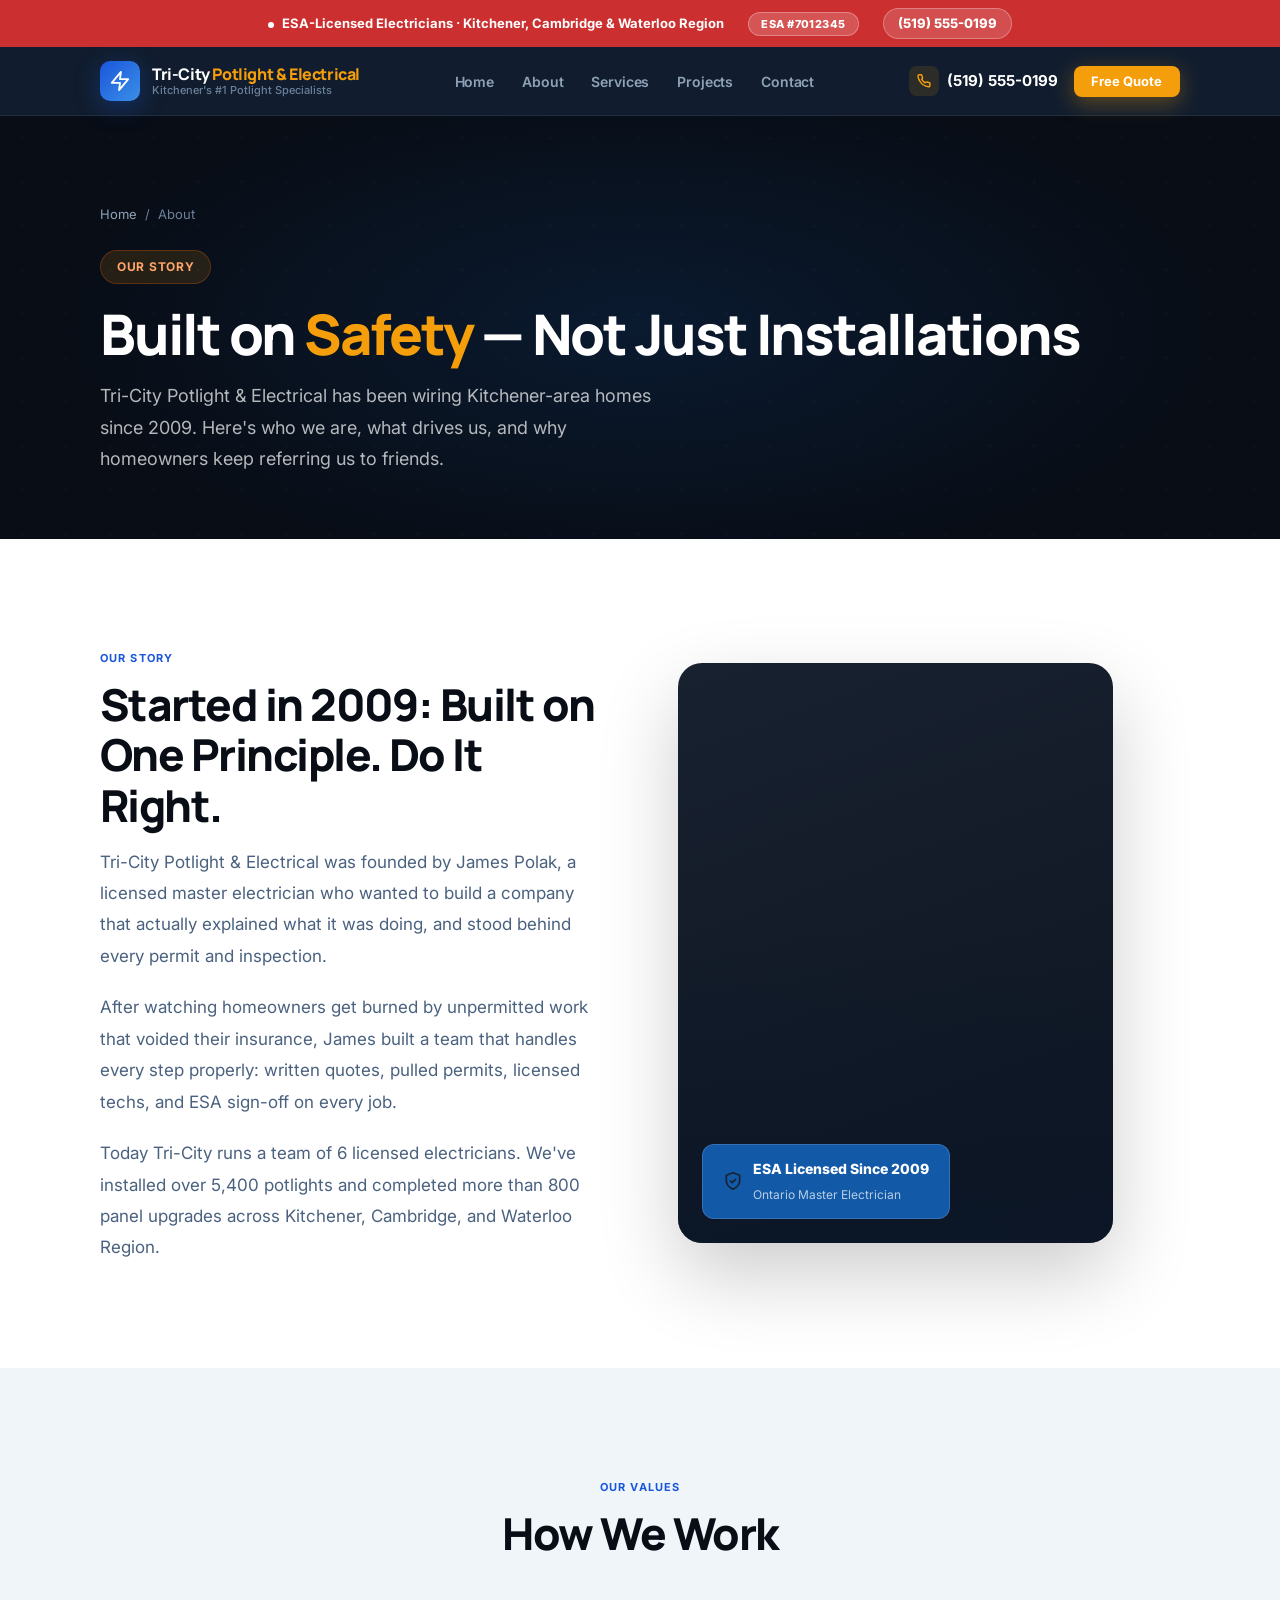
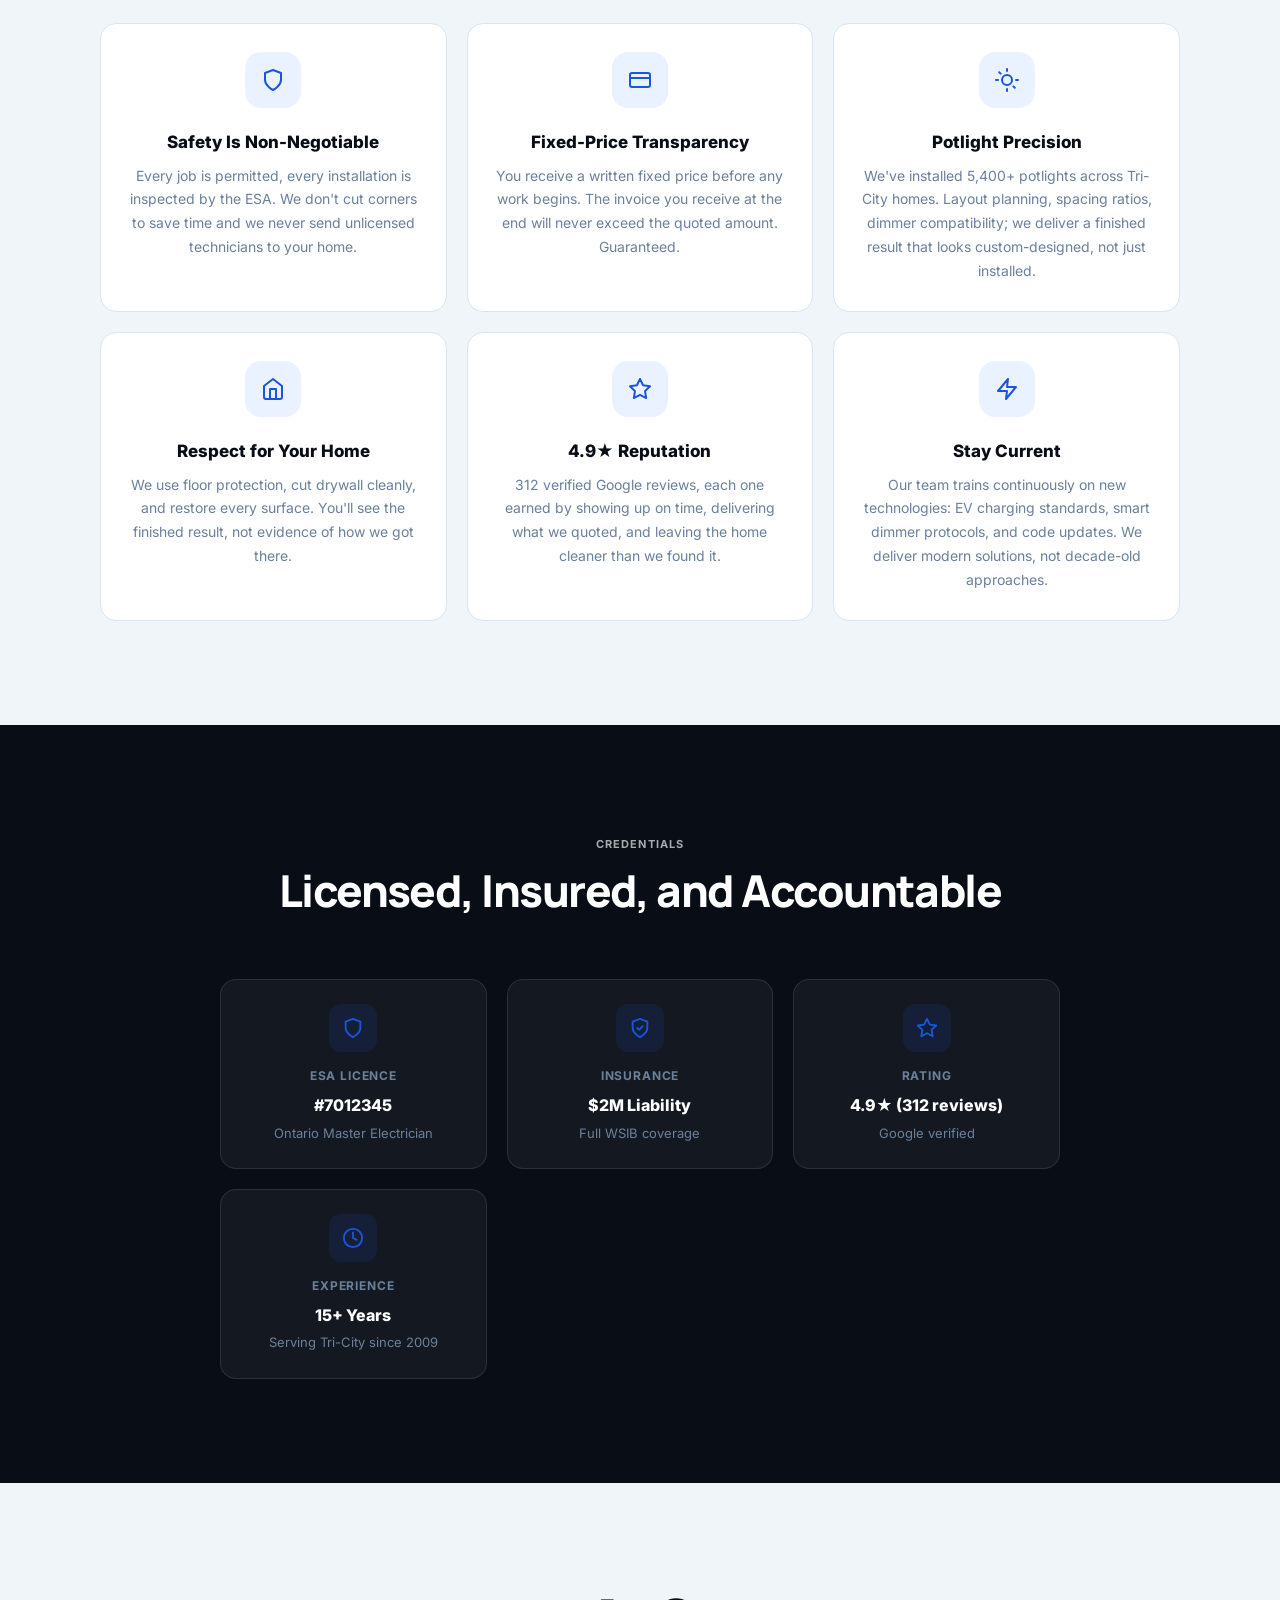
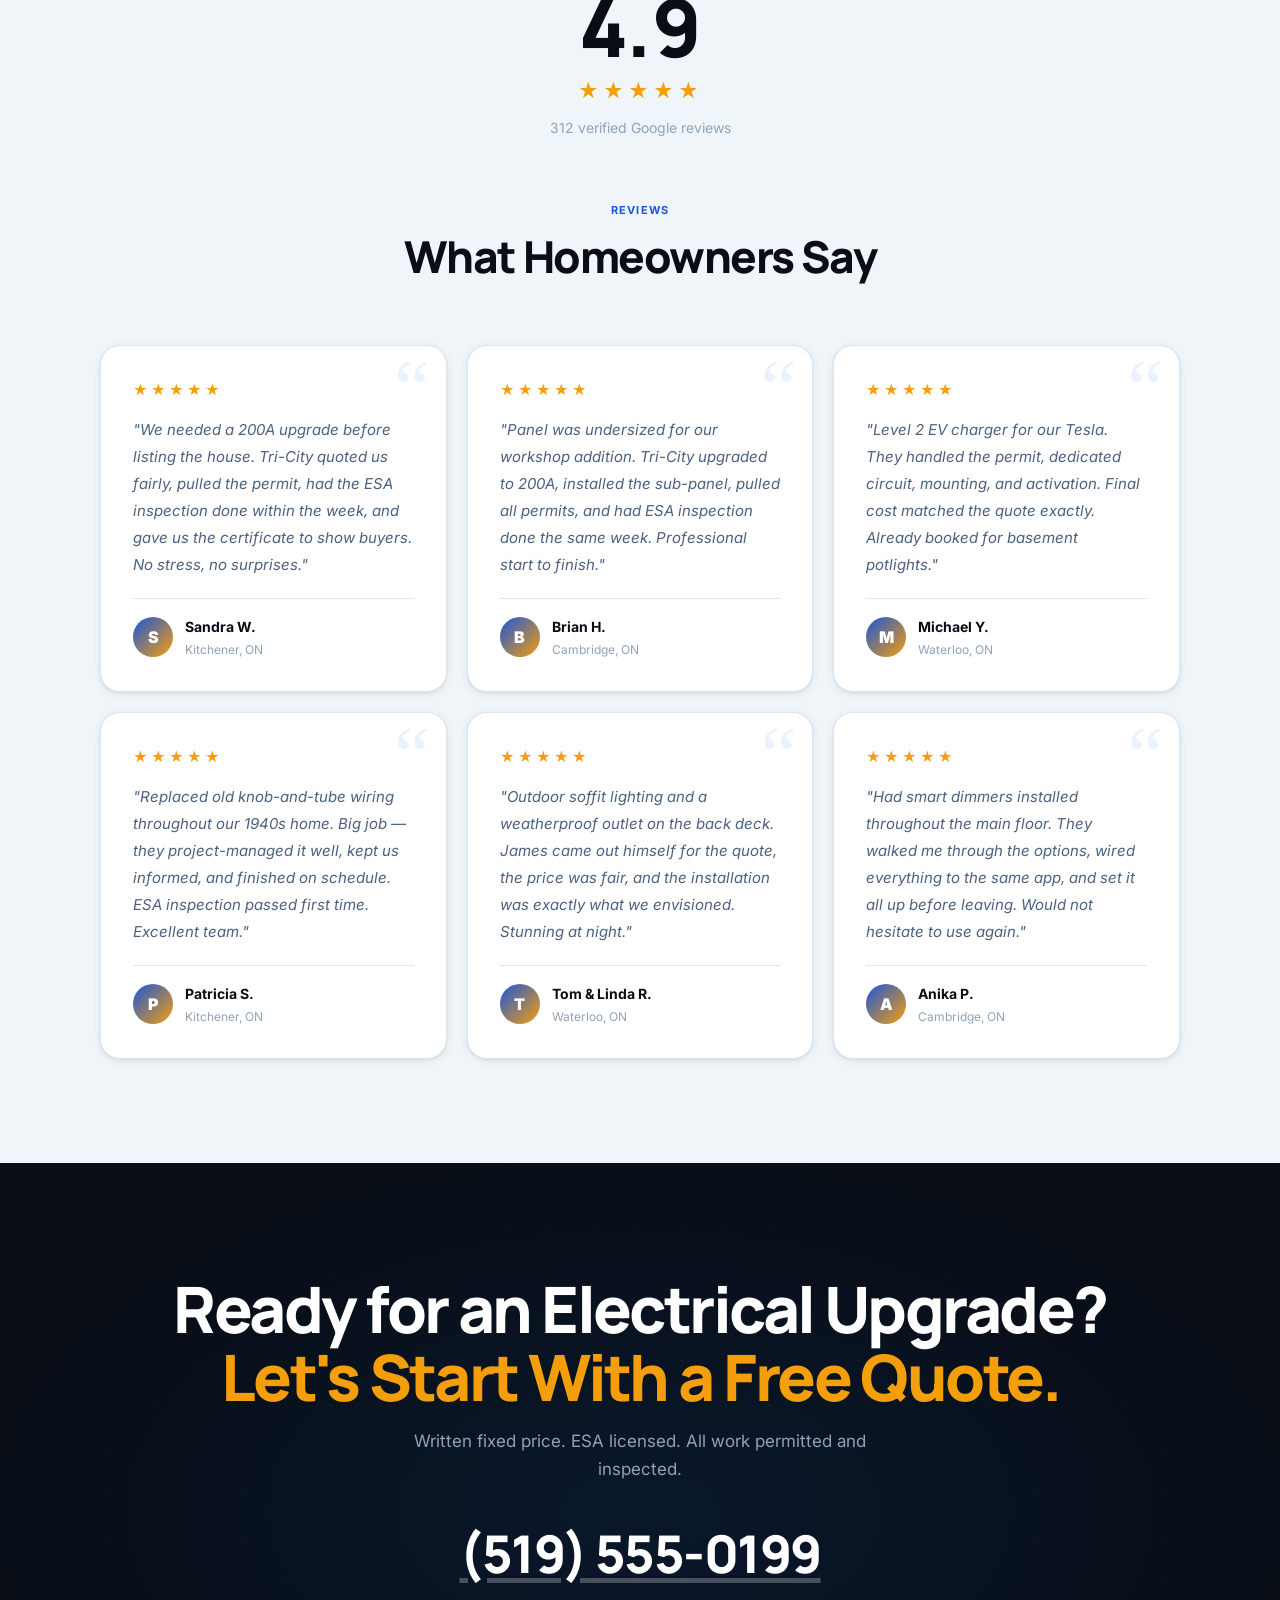
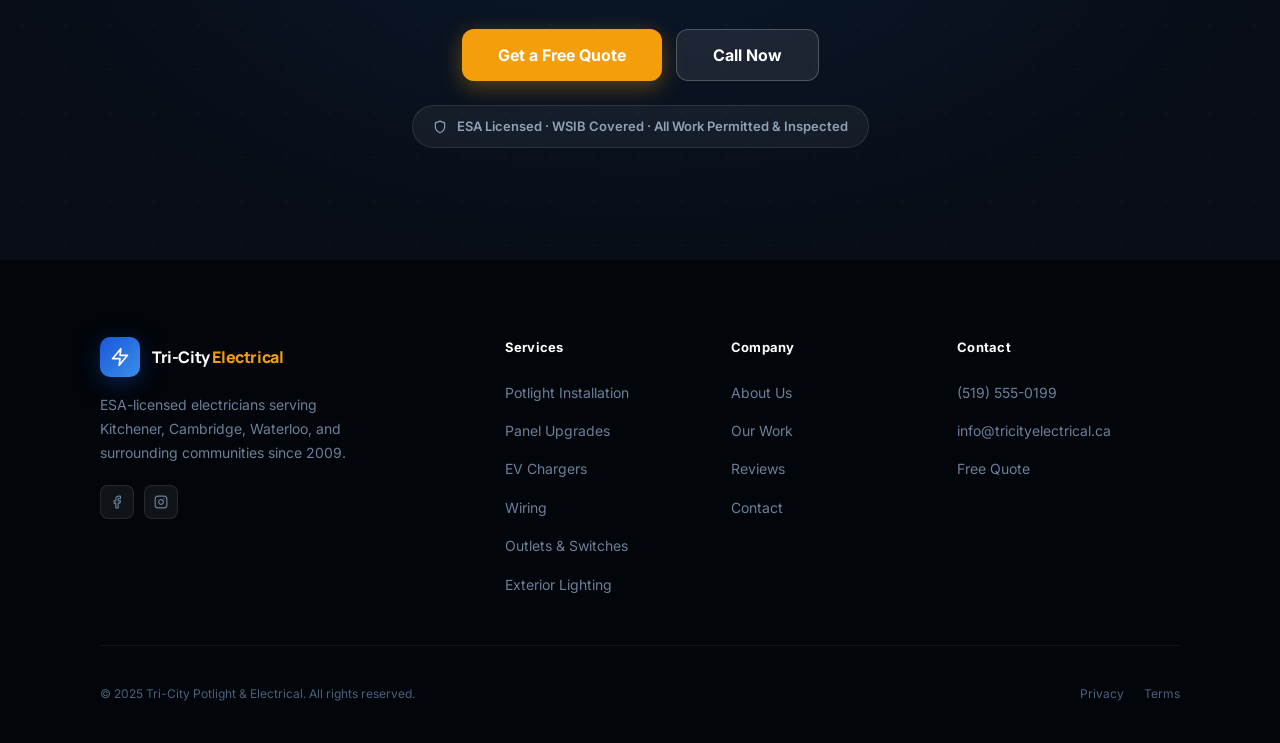
==== commit fa6edc04: "content: reduce em dashes, remove cross-page duplicates" ====
--- a/about/index.html
+++ b/about/index.html
@@ -11,7 +11,7 @@
 </head>
 <body>
   <a href="#main" class="skip-link">Skip to main content</a>
-  <div class="topbar"><span><span class="topbar__dot" aria-hidden="true"></span><strong>ESA-Licensed Electricians — Kitchener, Cambridge &amp; Waterloo Region</strong></span><span class="topbar__pill">ESA #7012345</span><a href="tel:5195550199" class="topbar__link">(519) 555-0199</a></div>
+  <div class="topbar"><span><span class="topbar__dot" aria-hidden="true"></span><strong>ESA-Licensed Electricians · Kitchener, Cambridge &amp; Waterloo Region</strong></span><span class="topbar__pill">ESA #7012345</span><a href="tel:5195550199" class="topbar__link">(519) 555-0199</a></div>
   <header class="header" id="header"><div class="container header__inner">
     <a href="../" class="logo"><div class="logo__mark" aria-hidden="true"><svg width="22" height="22" viewBox="0 0 24 24" fill="none" stroke="currentColor" stroke-width="2" stroke-linecap="round" stroke-linejoin="round"><polygon points="13 2 3 14 12 14 11 22 21 10 12 10 13 2"/></svg></div><div class="logo__text"><div class="logo__name">Tri-City <span>Potlight &amp; Electrical</span></div><div class="logo__tagline">Kitchener's #1 Potlight Specialists</div></div></a>
     <nav class="nav" id="nav"><ul class="nav__list" role="list"><li><a href="../" class="nav__link">Home</a></li><li><a href="../about/" class="nav__link">About</a></li><li><a href="../services/" class="nav__link">Services</a></li><li><a href="../projects/" class="nav__link">Projects</a></li><li><a href="../contact/" class="nav__link">Contact</a></li></ul><a href="../contact/" class="nav__mobile-cta">Get a Free Quote</a></nav>
@@ -30,8 +30,8 @@
       <div class="why-grid">
         <div class="sr">
           <div class="eyebrow">Our Story</div>
-          <h2 class="section-heading">Started in 2009 — Built on One Principle: Do It Right</h2>
-          <p style="font-size:1.0625rem;color:var(--ink-500);line-height:1.85;margin-bottom:1.25rem;">Tri-City Potlight &amp; Electrical was founded by James Polak, a licensed master electrician who wanted to build a company that actually explained what it was doing — and stood behind every permit and inspection.</p>
+          <h2 class="section-heading">Started in 2009: Built on One Principle. Do It Right.</h2>
+          <p style="font-size:1.0625rem;color:var(--ink-500);line-height:1.85;margin-bottom:1.25rem;">Tri-City Potlight &amp; Electrical was founded by James Polak, a licensed master electrician who wanted to build a company that actually explained what it was doing, and stood behind every permit and inspection.</p>
           <p style="font-size:1.0625rem;color:var(--ink-500);line-height:1.85;margin-bottom:1.25rem;">After watching homeowners get burned by unpermitted work that voided their insurance, James built a team that handles every step properly: written quotes, pulled permits, licensed techs, and ESA sign-off on every job.</p>
           <p style="font-size:1.0625rem;color:var(--ink-500);line-height:1.85;">Today Tri-City runs a team of 6 licensed electricians. We've installed over 5,400 potlights and completed more than 800 panel upgrades across Kitchener, Cambridge, and Waterloo Region.</p>
         </div>
@@ -47,11 +47,11 @@
       <div class="section-header sr"><div class="eyebrow">Our Values</div><h2 class="section-heading">How We Work</h2></div>
       <div class="values-grid" role="list">
         <div class="val-card sr d1" role="listitem"><div class="val-card__ico" aria-hidden="true"><svg width="24" height="24" viewBox="0 0 24 24" fill="none" stroke="currentColor" stroke-width="2" stroke-linecap="round" stroke-linejoin="round"><path d="M12 22s8-4 8-10V5l-8-3-8 3v7c0 6 8 10 8 10z"/></svg></div><h3>Safety Is Non-Negotiable</h3><p>Every job is permitted, every installation is inspected by the ESA. We don't cut corners to save time and we never send unlicensed technicians to your home.</p></div>
-        <div class="val-card sr d2" role="listitem"><div class="val-card__ico" aria-hidden="true"><svg width="24" height="24" viewBox="0 0 24 24" fill="none" stroke="currentColor" stroke-width="2" stroke-linecap="round" stroke-linejoin="round"><rect x="2" y="5" width="20" height="14" rx="2"/><line x1="2" y1="10" x2="22" y2="10"/></svg></div><h3>Fixed-Price Transparency</h3><p>You receive a written fixed price before any work begins. The invoice you receive at the end will never exceed the quoted amount — guaranteed.</p></div>
-        <div class="val-card sr d3" role="listitem"><div class="val-card__ico" aria-hidden="true"><svg width="24" height="24" viewBox="0 0 24 24" fill="none" stroke="currentColor" stroke-width="2" stroke-linecap="round" stroke-linejoin="round"><circle cx="12" cy="12" r="5"/><path d="M12 1v2M12 21v2M4.22 4.22l1.42 1.42M18.36 18.36l1.42 1.42M1 12h2M21 12h2"/></svg></div><h3>Potlight Precision</h3><p>We've installed 5,400+ potlights across Tri-City homes. Layout planning, spacing ratios, dimmer compatibility — we deliver a finished result that looks custom-designed, not just installed.</p></div>
-        <div class="val-card sr d1" role="listitem"><div class="val-card__ico" aria-hidden="true"><svg width="24" height="24" viewBox="0 0 24 24" fill="none" stroke="currentColor" stroke-width="2" stroke-linecap="round" stroke-linejoin="round"><path d="M3 9l9-7 9 7v11a2 2 0 0 1-2 2H5a2 2 0 0 1-2-2z"/><polyline points="9 22 9 12 15 12 15 22"/></svg></div><h3>Respect for Your Home</h3><p>We use floor protection, cut drywall cleanly, and restore every surface. You'll see the finished result — not evidence of how we got there.</p></div>
-        <div class="val-card sr d2" role="listitem"><div class="val-card__ico" aria-hidden="true"><svg width="24" height="24" viewBox="0 0 24 24" fill="none" stroke="currentColor" stroke-width="2" stroke-linecap="round" stroke-linejoin="round"><polygon points="12 2 15.09 8.26 22 9.27 17 14.14 18.18 21.02 12 17.77 5.82 21.02 7 14.14 2 9.27 8.91 8.26 12 2"/></svg></div><h3>4.9&#9733; Reputation</h3><p>312 verified Google reviews — each one earned by showing up on time, delivering what we quoted, and leaving the home cleaner than we found it.</p></div>
-        <div class="val-card sr d3" role="listitem"><div class="val-card__ico" aria-hidden="true"><svg width="24" height="24" viewBox="0 0 24 24" fill="none" stroke="currentColor" stroke-width="2" stroke-linecap="round" stroke-linejoin="round"><polygon points="13 2 3 14 12 14 11 22 21 10 12 10 13 2"/></svg></div><h3>Stay Current</h3><p>Our team trains continuously on new technologies — EV charging standards, smart dimmer protocols, and code updates. We deliver modern solutions, not decade-old approaches.</p></div>
+        <div class="val-card sr d2" role="listitem"><div class="val-card__ico" aria-hidden="true"><svg width="24" height="24" viewBox="0 0 24 24" fill="none" stroke="currentColor" stroke-width="2" stroke-linecap="round" stroke-linejoin="round"><rect x="2" y="5" width="20" height="14" rx="2"/><line x1="2" y1="10" x2="22" y2="10"/></svg></div><h3>Fixed-Price Transparency</h3><p>You receive a written fixed price before any work begins. The invoice you receive at the end will never exceed the quoted amount. Guaranteed.</p></div>
+        <div class="val-card sr d3" role="listitem"><div class="val-card__ico" aria-hidden="true"><svg width="24" height="24" viewBox="0 0 24 24" fill="none" stroke="currentColor" stroke-width="2" stroke-linecap="round" stroke-linejoin="round"><circle cx="12" cy="12" r="5"/><path d="M12 1v2M12 21v2M4.22 4.22l1.42 1.42M18.36 18.36l1.42 1.42M1 12h2M21 12h2"/></svg></div><h3>Potlight Precision</h3><p>We've installed 5,400+ potlights across Tri-City homes. Layout planning, spacing ratios, dimmer compatibility; we deliver a finished result that looks custom-designed, not just installed.</p></div>
+        <div class="val-card sr d1" role="listitem"><div class="val-card__ico" aria-hidden="true"><svg width="24" height="24" viewBox="0 0 24 24" fill="none" stroke="currentColor" stroke-width="2" stroke-linecap="round" stroke-linejoin="round"><path d="M3 9l9-7 9 7v11a2 2 0 0 1-2 2H5a2 2 0 0 1-2-2z"/><polyline points="9 22 9 12 15 12 15 22"/></svg></div><h3>Respect for Your Home</h3><p>We use floor protection, cut drywall cleanly, and restore every surface. You'll see the finished result, not evidence of how we got there.</p></div>
+        <div class="val-card sr d2" role="listitem"><div class="val-card__ico" aria-hidden="true"><svg width="24" height="24" viewBox="0 0 24 24" fill="none" stroke="currentColor" stroke-width="2" stroke-linecap="round" stroke-linejoin="round"><polygon points="12 2 15.09 8.26 22 9.27 17 14.14 18.18 21.02 12 17.77 5.82 21.02 7 14.14 2 9.27 8.91 8.26 12 2"/></svg></div><h3>4.9&#9733; Reputation</h3><p>312 verified Google reviews, each one earned by showing up on time, delivering what we quoted, and leaving the home cleaner than we found it.</p></div>
+        <div class="val-card sr d3" role="listitem"><div class="val-card__ico" aria-hidden="true"><svg width="24" height="24" viewBox="0 0 24 24" fill="none" stroke="currentColor" stroke-width="2" stroke-linecap="round" stroke-linejoin="round"><polygon points="13 2 3 14 12 14 11 22 21 10 12 10 13 2"/></svg></div><h3>Stay Current</h3><p>Our team trains continuously on new technologies: EV charging standards, smart dimmer protocols, and code updates. We deliver modern solutions, not decade-old approaches.</p></div>
       </div>
     </div></section>
 
@@ -69,7 +69,7 @@
       <div class="rev-agg sr"><div class="rev-agg__num">4.9</div><div class="rev-agg__stars" aria-hidden="true">&#9733;&#9733;&#9733;&#9733;&#9733;</div><div class="rev-agg__count">312 verified Google reviews</div></div>
       <div class="section-header sr"><div class="eyebrow">Reviews</div><h2 class="section-heading">What Homeowners Say</h2></div>
       <div class="rev-grid" role="list">
-        <div class="rev-card sr d1" role="listitem"><div class="rev-card__stars" aria-label="5 stars">&#9733;&#9733;&#9733;&#9733;&#9733;</div><p class="rev-card__text">"Had potlights installed in our kitchen, dining room, and living room in one day. The team was fast, immaculate — you'd never know they were in the ceiling. Layout looks exactly like the design they showed us."</p><div class="rev-card__author"><div class="rev-card__avatar" aria-hidden="true">K</div><div><div class="rev-card__name">Karen D.</div><div class="rev-card__loc">Kitchener, ON</div></div></div></div>
+        <div class="rev-card sr d1" role="listitem"><div class="rev-card__stars" aria-label="5 stars">&#9733;&#9733;&#9733;&#9733;&#9733;</div><p class="rev-card__text">"We needed a 200A upgrade before listing the house. Tri-City quoted us fairly, pulled the permit, had the ESA inspection done within the week, and gave us the certificate to show buyers. No stress, no surprises."</p><div class="rev-card__author"><div class="rev-card__avatar" aria-hidden="true">S</div><div><div class="rev-card__name">Sandra W.</div><div class="rev-card__loc">Kitchener, ON</div></div></div></div>
         <div class="rev-card sr d2" role="listitem"><div class="rev-card__stars" aria-label="5 stars">&#9733;&#9733;&#9733;&#9733;&#9733;</div><p class="rev-card__text">"Panel was undersized for our workshop addition. Tri-City upgraded to 200A, installed the sub-panel, pulled all permits, and had ESA inspection done the same week. Professional start to finish."</p><div class="rev-card__author"><div class="rev-card__avatar" aria-hidden="true">B</div><div><div class="rev-card__name">Brian H.</div><div class="rev-card__loc">Cambridge, ON</div></div></div></div>
         <div class="rev-card sr d3" role="listitem"><div class="rev-card__stars" aria-label="5 stars">&#9733;&#9733;&#9733;&#9733;&#9733;</div><p class="rev-card__text">"Level 2 EV charger for our Tesla. They handled the permit, dedicated circuit, mounting, and activation. Final cost matched the quote exactly. Already booked for basement potlights."</p><div class="rev-card__author"><div class="rev-card__avatar" aria-hidden="true">M</div><div><div class="rev-card__name">Michael Y.</div><div class="rev-card__loc">Waterloo, ON</div></div></div></div>
         <div class="rev-card sr d1" role="listitem"><div class="rev-card__stars" aria-label="5 stars">&#9733;&#9733;&#9733;&#9733;&#9733;</div><p class="rev-card__text">"Replaced old knob-and-tube wiring throughout our 1940s home. Big job — they project-managed it well, kept us informed, and finished on schedule. ESA inspection passed first time. Excellent team."</p><div class="rev-card__author"><div class="rev-card__avatar" aria-hidden="true">P</div><div><div class="rev-card__name">Patricia S.</div><div class="rev-card__loc">Kitchener, ON</div></div></div></div>
--- a/styles.css
+++ b/styles.css
@@ -1086,7 +1086,7 @@
 .emrg-panel span { font-size: .875rem; color: rgba(255,255,255,.8); }
 
 /* ── CONTACT FORM ────────────────────────────────────────── */
-.contact-layout {
+.contact-layout, .contact-grid {
   display: grid;
   grid-template-columns: 1fr 1fr;
   gap: clamp(2.5rem, 6vw, 5rem);
@@ -1170,6 +1170,78 @@
 .contact-info-item__val a { color: var(--ink-900); transition: color .15s; }
 .contact-info-item__val a:hover { color: var(--p); }
 
+/* -- CONTACT CARD (alias for contact-info-item) ----------- */
+.contact-card {
+  display: flex;
+  align-items: center;
+  gap: .75rem;
+  padding: 1rem 1.25rem;
+  background: var(--ink-050);
+  border: 1px solid var(--ink-100);
+  border-radius: var(--r-12);
+  margin-bottom: .875rem;
+}
+.contact-card__icon {
+  width: 40px; height: 40px;
+  flex-shrink: 0;
+  background: var(--p-lt);
+  border-radius: var(--r-8);
+  display: flex;
+  align-items: center;
+  justify-content: center;
+  color: var(--p);
+}
+.contact-card__label {
+  font-size: .75rem;
+  font-weight: 700;
+  color: var(--ink-300);
+  text-transform: uppercase;
+  letter-spacing: .06em;
+  margin-bottom: 2px;
+}
+.contact-card__val { font-size: .9375rem; font-weight: 700; color: var(--ink-900); }
+.contact-card__val a { color: var(--ink-900); transition: color .15s; }
+.contact-card__val a:hover { color: var(--p); }
+
+/* -- CONTACT FORM card wrapper ----------------------------- */
+.contact-form {
+  background: var(--ink-000);
+  border: 1px solid var(--ink-100);
+  border-radius: var(--r-20);
+  padding: clamp(1.5rem, 4vw, 2.25rem);
+  box-shadow: var(--sh-lg);
+}
+
+/* -- Contact form generic input/select/textarea styling ---- */
+.contact-form input[type="text"],
+.contact-form input[type="email"],
+.contact-form input[type="tel"],
+.contact-form input[type="number"],
+.contact-form select,
+.contact-form textarea {
+  width: 100%;
+  padding: .75rem 1rem;
+  border: 1.5px solid var(--ink-100);
+  border-radius: var(--r-10);
+  font-size: .9375rem;
+  font-family: inherit;
+  color: var(--ink-900);
+  background: var(--ink-000);
+  transition: border-color .2s, box-shadow .2s;
+  outline: none;
+}
+.contact-form input:focus,
+.contact-form select:focus,
+.contact-form textarea:focus {
+  border-color: var(--p);
+  box-shadow: 0 0 0 3px var(--p-gl);
+}
+.contact-form input::placeholder,
+.contact-form textarea::placeholder {
+  color: var(--ink-300);
+}
+.contact-form textarea { resize: vertical; min-height: 100px; }
+
 /* ── SERVICES (detail page) ──────────────────────────────── */
 .svc-detail {
   display: grid;
@@ -1315,7 +1387,7 @@
   display: none;
   position: fixed;
   bottom: 0; left: 0; right: 0;
-  z-index: 600;
+  z-index: 999;
   background: rgba(10,22,40,.97);
   backdrop-filter: blur(14px);
   border-top: 1px solid rgba(255,255,255,.08);
@@ -1345,12 +1417,13 @@
   .why-img  { aspect-ratio: 4/3; max-height: 360px; }
   .rev-grid { grid-template-columns: 1fr; }
   .stats-grid { grid-template-columns: repeat(2, 1fr); }
-  .contact-layout { grid-template-columns: 1fr; }
+  .contact-layout, .contact-grid { grid-template-columns: 1fr; }
   .proj-block { grid-template-columns: 1fr; }
   .proj-block.rev { direction: ltr; }
   .svc-detail { grid-template-columns: 1fr; }
   .nav__list { display: none; }
   .header__right .btn { display: none; }
+  .header__right { display: none; }
   .nav-toggle { display: flex; }
   .mob-bar { display: flex; }
   body { padding-bottom: max(64px, calc(64px + env(safe-area-inset-bottom, 0px))); }
@@ -1358,26 +1431,27 @@
   .guar-block__side { width: 100%; padding: 1.5rem; }
   .guar-block__main { grid-template-columns: 1fr; }
   .footer__grid { grid-template-columns: 1fr 1fr; }
-  /* Mobile nav drawer */
+  /* Mobile nav drawer — full viewport, header stays on top (z-400 > z-300) */
   .nav {
     position: fixed;
-    inset: var(--hdr-h) 0 0 0;
+    inset: 0 0 0 0;
     background: var(--ink-950);
     flex-direction: column;
-    justify-content: flex-start;
-    padding: 2rem var(--pad);
+    justify-content: center;
+    align-items: center;
+    padding: calc(var(--hdr-h) + 64px) var(--pad) 2rem; /* 64px fallback covers topbar; JS overrides precisely */
     transform: translateX(100%);
     transition: transform .38s var(--ease);
     z-index: 300;
-    overflow-y: auto;
+    overflow-y: hidden;
   }
   .nav.open { transform: translateX(0); }
-  .nav__list { flex-direction: column; align-items: flex-start; gap: 0; width: 100%; display: flex; }
-  .nav__link { display: block; padding: 1rem 0; font-size: 1.125rem; color: var(--ink-200); border-bottom: 1px solid rgba(255,255,255,.06); width: 100%; }
+  .nav.open .nav__list { flex-direction: column; align-items: center; gap: 0; width: 100%; display: flex; }
+  .nav__link { display: block; padding: 0.6rem 0; font-size: 1rem; color: var(--ink-200); border-bottom: 1px solid rgba(255,255,255,.06); width: 100%; text-align: center; }
   .nav__link::after { display: none; }
   .nav__mobile-cta {
     display: block;
-    margin-top: 1.5rem;
+    margin-top: 0.875rem;
     width: 100%;
     text-align: center;
     background: var(--a);
@@ -1399,3 +1473,131 @@
   .values-grid { grid-template-columns: 1fr; }
   .emrg-panel { flex-direction: column; text-align: center; }
 }
+
+/* -- Contact form generic input/select/textarea styling ---- */
+.contact-form input[type="text"],
+.contact-form input[type="email"],
+.contact-form input[type="tel"],
+.contact-form input[type="number"],
+.contact-form select,
+.contact-form textarea {
+  width: 100%;
+  padding: .75rem 1rem;
+  border: 1.5px solid var(--ink-100);
+  border-radius: var(--r-10);
+  font-size: .9375rem;
+  font-family: inherit;
+  color: var(--ink-900);
+  background: var(--ink-000);
+  transition: border-color .2s, box-shadow .2s;
+  outline: none;
+}
+.contact-form input:focus,
+.contact-form select:focus,
+.contact-form textarea:focus {
+  border-color: var(--p);
+  box-shadow: 0 0 0 3px var(--p-gl);
+}
+.contact-form input::placeholder,
+.contact-form textarea::placeholder {
+  color: var(--ink-300);
+}
+.contact-form textarea { resize: vertical; min-height: 100px; }
+
+.contact-form label,
+.form-group label {
+  display: block;
+  font-size: .8125rem;
+  font-weight: 700;
+  color: var(--ink-600);
+  margin-bottom: .375rem;
+}
+
+/* -- PROJECT CARDS ----------------------------------------- */
+.proj-cards {
+  display: grid;
+  grid-template-columns: repeat(3, 1fr);
+  gap: 1.5rem;
+}
+.proj-card {
+  background: var(--ink-000);
+  border: 1px solid var(--ink-100);
+  border-radius: var(--r-20);
+  overflow: hidden;
+  box-shadow: var(--sh-sm);
+  transition: box-shadow .25s, transform .25s;
+  display: flex;
+  flex-direction: column;
+}
+.proj-card:hover {
+  box-shadow: var(--sh-lg);
+  transform: translateY(-4px);
+}
+.proj-card__img {
+  position: relative;
+  overflow: hidden;
+  aspect-ratio: 16/10;
+  background: var(--ink-100);
+}
+.proj-card__img img {
+  width: 100%;
+  height: 100%;
+  object-fit: cover;
+  transition: transform .55s var(--ease);
+}
+.proj-card:hover .proj-card__img img { transform: scale(1.06); }
+.proj-card__body {
+  padding: 1.5rem;
+  display: flex;
+  flex-direction: column;
+  flex: 1;
+}
+.proj-card__tag {
+  display: inline-block;
+  font-size: .6875rem;
+  font-weight: 700;
+  color: var(--p);
+  background: var(--p-lt);
+  border-radius: var(--r-f);
+  padding: .25rem .75rem;
+  margin-bottom: .875rem;
+  letter-spacing: .05em;
+  text-transform: uppercase;
+}
+.proj-card__body h3 {
+  font-family: var(--fd);
+  font-size: 1.0625rem;
+  font-weight: 800;
+  color: var(--ink-900);
+  margin-bottom: .625rem;
+  line-height: 1.3;
+}
+.proj-card__body p {
+  font-size: .9375rem;
+  color: var(--ink-500);
+  line-height: 1.7;
+  margin-bottom: 1rem;
+  flex: 1;
+}
+.proj-card__stats {
+  display: flex;
+  flex-wrap: wrap;
+  gap: .5rem;
+  margin-top: auto;
+}
+.proj-card__stats span {
+  font-size: .75rem;
+  font-weight: 700;
+  color: var(--ink-600);
+  background: var(--ink-050);
+  border: 1px solid var(--ink-100);
+  border-radius: var(--r-6);
+  padding: .25rem .625rem;
+}
+
+@media (max-width: 1080px) {
+  .proj-cards { grid-template-columns: repeat(2, 1fr); }
+}
+@media (max-width: 600px) {
+  .proj-cards { grid-template-columns: 1fr; }
+}
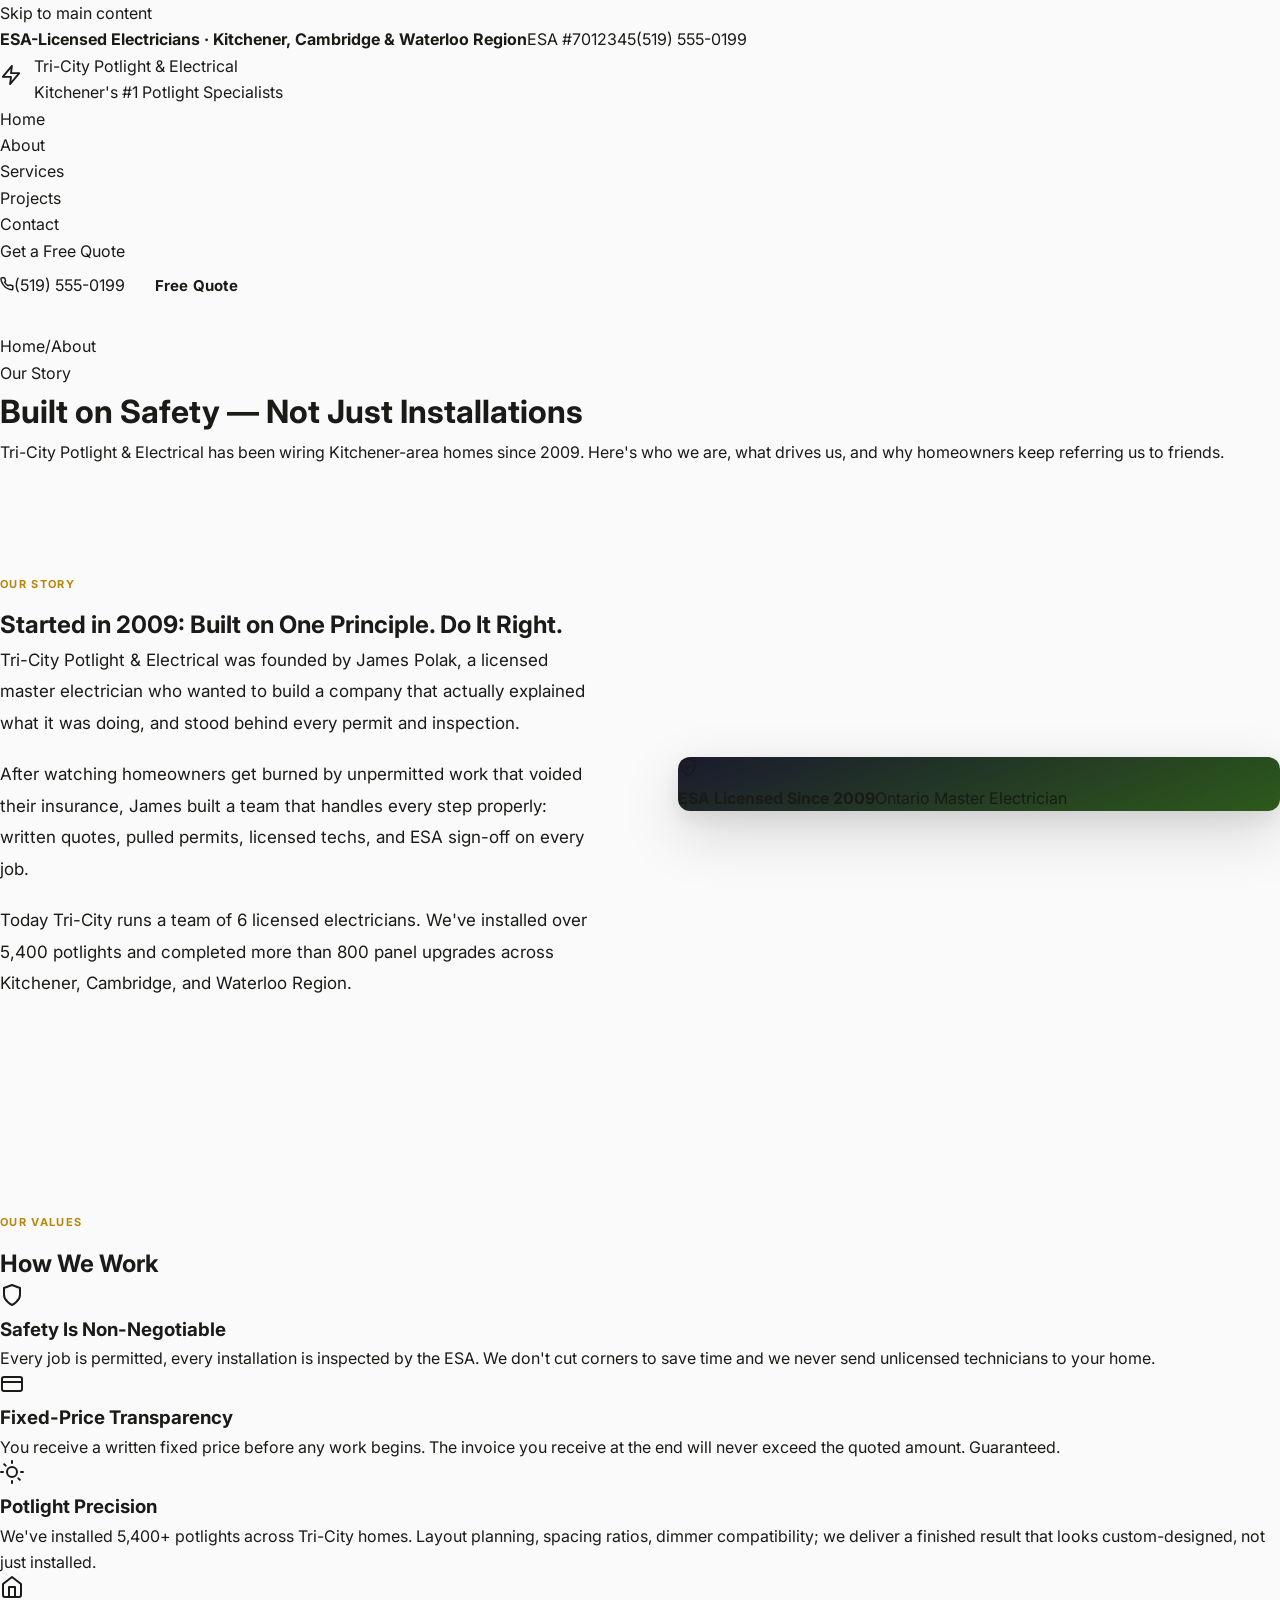
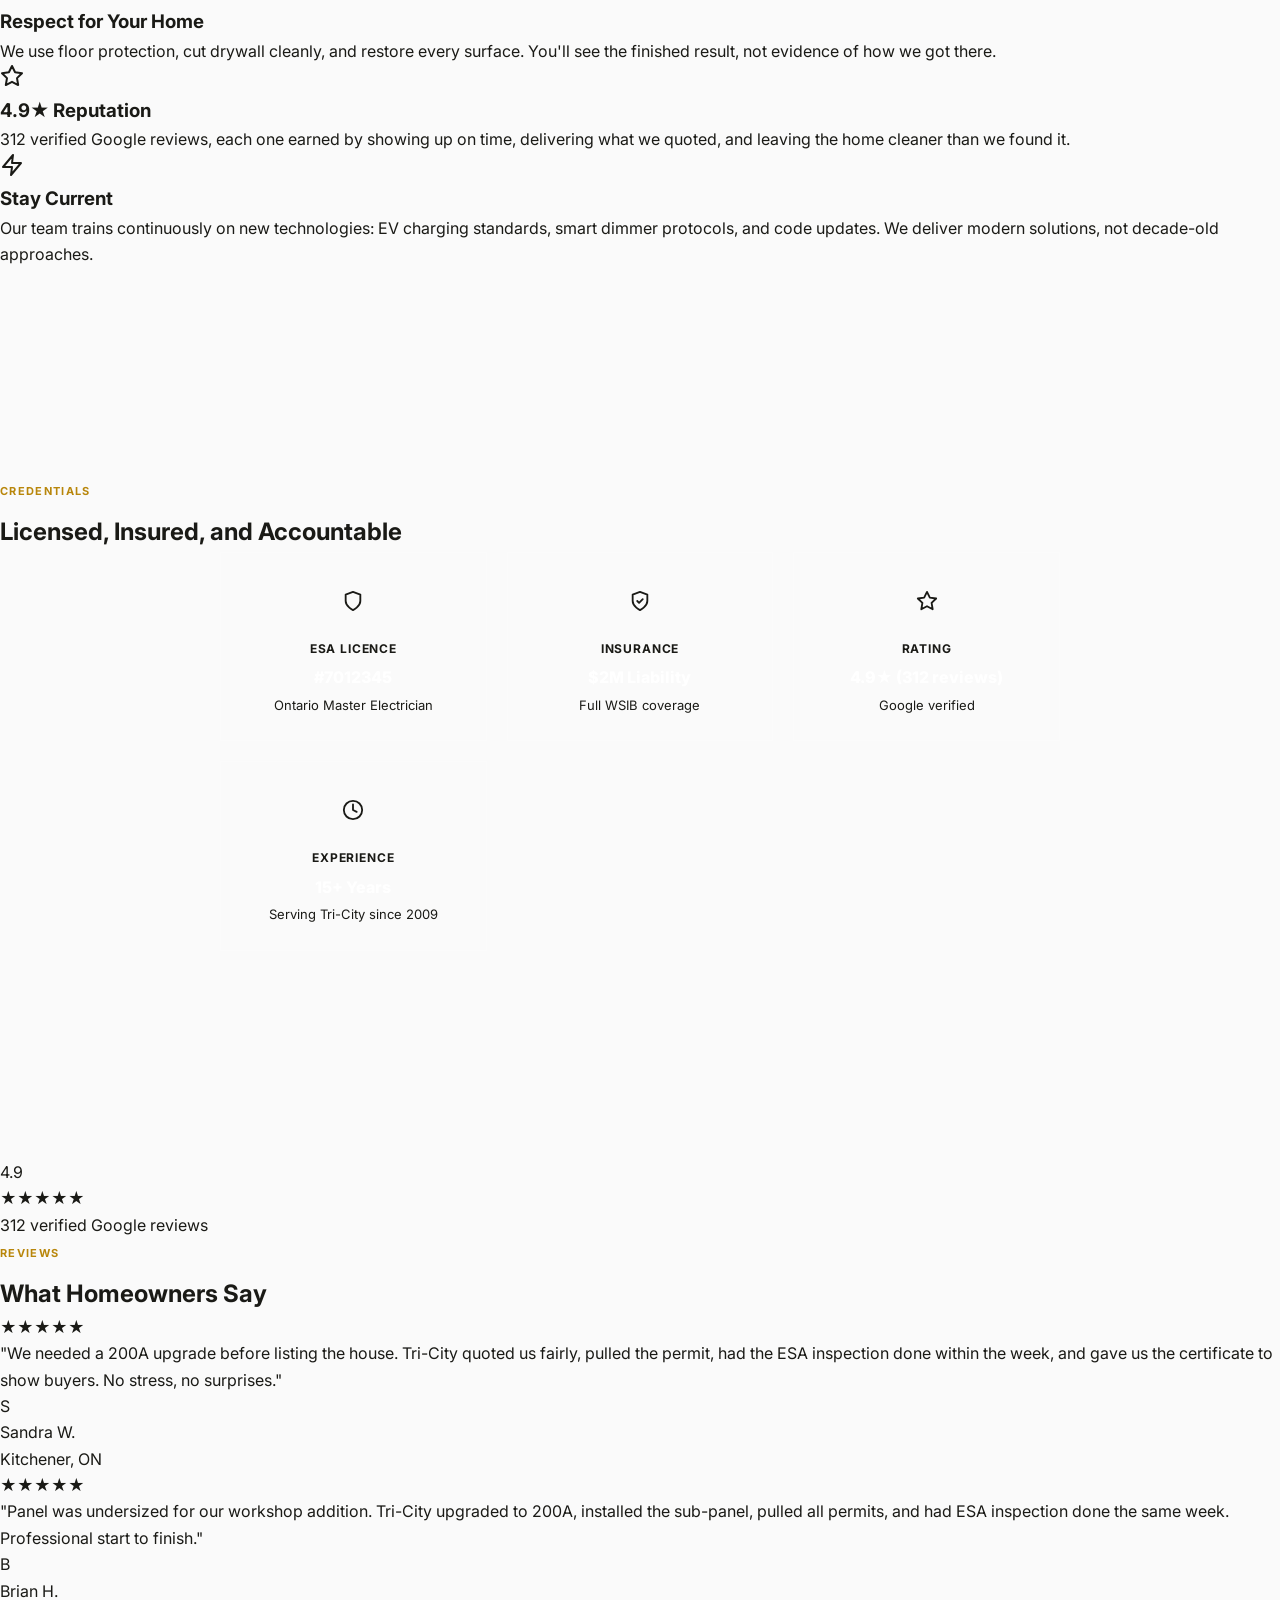
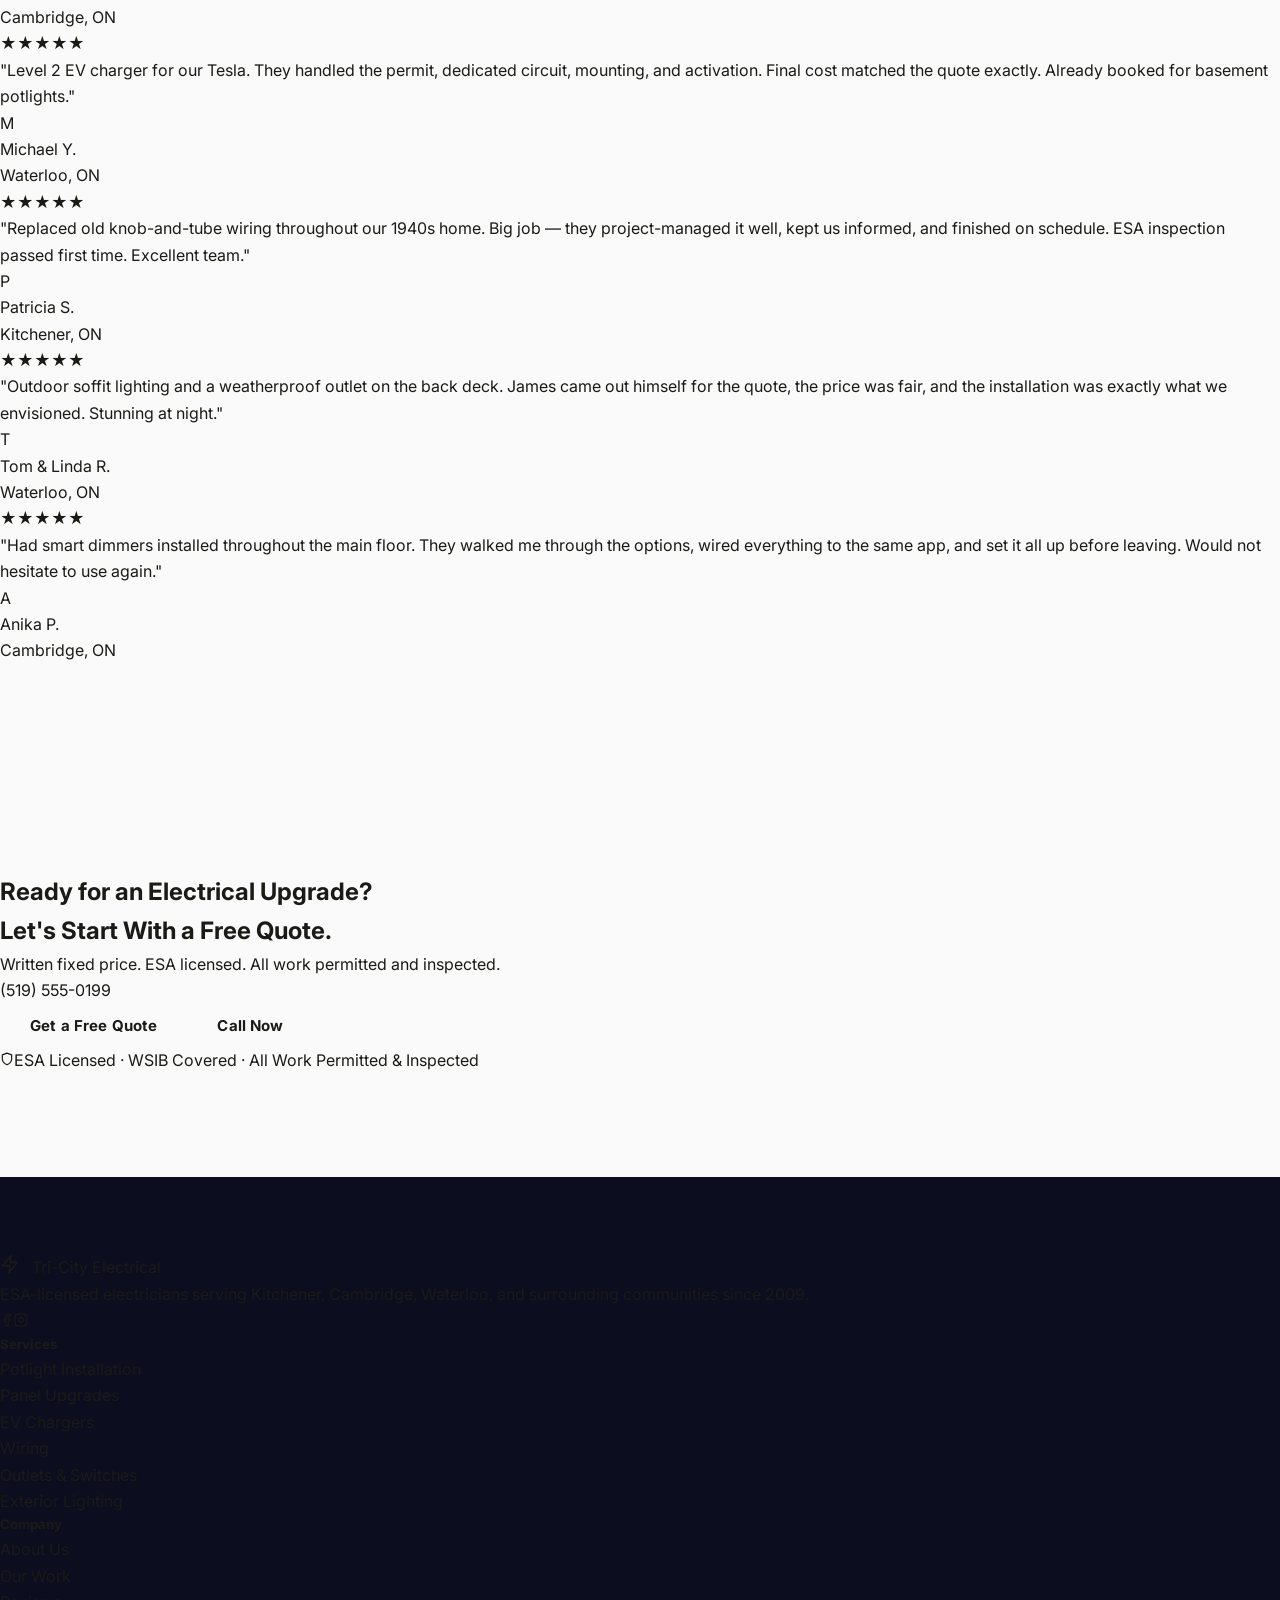
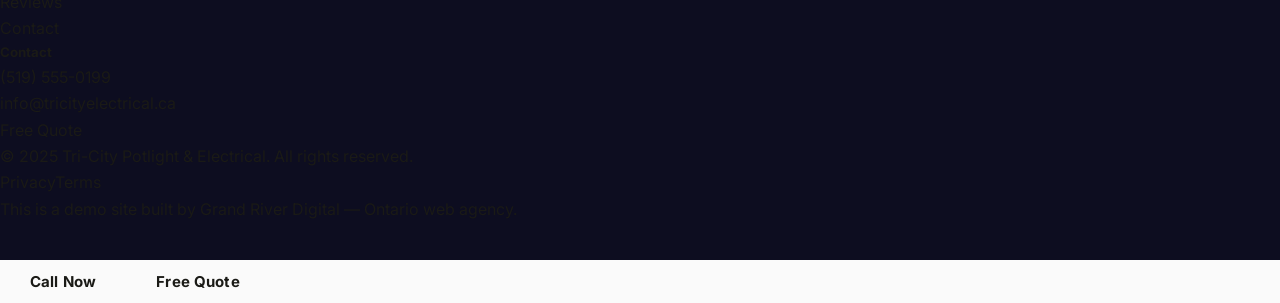
==== commit c8848dac: "fix: final QA pass — add testimonials to homepage, GRD banner to all sub-pages" ====
--- a/about/index.html
+++ b/about/index.html
@@ -99,6 +99,10 @@
       <div class="footer__col"><h5>Contact</h5><ul><li><a href="tel:5195550199">(519) 555-0199</a></li><li><a href="mailto:info@tricityelectrical.ca">info@tricityelectrical.ca</a></li><li><a href="../contact/">Free Quote</a></li></ul></div>
     </div>
     <div class="footer__bottom"><div class="footer__copy">&copy; 2025 Tri-City Potlight &amp; Electrical. All rights reserved.</div><div class="footer__links"><a href="#">Privacy</a><a href="#">Terms</a></div></div>
+  
+    <div class="grd-banner">
+      <p>This is a demo site built by <a href="https://grandriverdigital.ca" target="_blank" rel="noopener">Grand River Digital</a> — Ontario web agency.</p>
+    </div>
   </div></footer>
   <div class="mob-bar" id="mobBar"><a href="tel:5195550199" class="btn btn--primary btn--sm" style="flex:1;text-align:center;">Call Now</a><a href="../contact/" class="btn btn--accent btn--sm" style="flex:1;text-align:center;">Free Quote</a></div>
   <script src="../script.js"></script>
--- a/styles.css
+++ b/styles.css
@@ -1,1603 +1,1384 @@
-/* ============================================================
-   TRI-CITY POTLIGHT & ELECTRICAL — Shared Stylesheet
-   ============================================================ */
-
-/* ── DESIGN TOKENS ───────────────────────────────────────── */
+/* =============================================
+   EVERGREEN OUTDOOR LIVING — styles.css
+   Palette: Warm off-white · Forest green · Stone
+   Fonts: Playfair Display (display) + Inter (body)
+   ============================================= */
+
+/* ── Google Fonts ── */
+@import url('https://fonts.googleapis.com/css2?family=Playfair+Display:wght@400;600;700;900&family=Inter:wght@400;500;600;700&display=swap');
+
+/* ── Tokens ── */
 :root {
-  --p:        #1A56DB;
-  --p-dk:     #1340B3;
-  --p-lt:     #EBF2FF;
-  --p-gl:     rgba(26,86,219,.12);
-  --p-glow:   rgba(26,86,219,.35);
-
-  --a:        #F59E0B;
-  --a-dk:     #D97706;
-  --a-lt:     #FFFBEB;
-  --a-gl:     rgba(245,158,11,.12);
-  --a-glow:   rgba(245,158,11,.35);
-
-  --red:      #CC2F2F;
-  --red-gl:   rgba(204,47,47,.13);
-  --green:    #10B981;
-  --green-gl: rgba(16,185,129,.13);
-
-  --ink-950: #020509;
-  --ink-900: #080D16;
-  --ink-800: #0E1520;
-  --ink-750: #121A27;
-  --ink-700: #182130;
-  --ink-600: #243350;
-  --ink-500: #4A617F;
-  --ink-400: #6B809A;
-  --ink-300: #8FA3B8;
-  --ink-200: #B8CAD8;
-  --ink-100: #DAE5EF;
-  --ink-050: #F0F5FA;
-  --ink-000: #FFFFFF;
-
-  --fd: 'Manrope', system-ui, sans-serif;
-  --fb: 'Inter', system-ui, sans-serif;
-
-  --max:    1160px;
-  --pad:    clamp(1.25rem, 5vw, 2.5rem);
-  --hdr-h:  68px;
-
-  --r-4:4px; --r-6:6px; --r-8:8px; --r-10:10px; --r-12:12px;
-  --r-16:16px; --r-20:20px; --r-24:24px; --r-f:9999px;
-
-  --sh-xs: 0 1px 3px rgba(0,0,0,.06);
-  --sh-sm: 0 2px 8px rgba(0,0,0,.08), 0 1px 3px rgba(0,0,0,.05);
-  --sh-md: 0 4px 18px rgba(0,0,0,.10), 0 2px 6px rgba(0,0,0,.06);
-  --sh-lg: 0 8px 32px rgba(0,0,0,.12), 0 4px 10px rgba(0,0,0,.07);
-  --sh-xl: 0 20px 56px rgba(0,0,0,.15), 0 8px 20px rgba(0,0,0,.08);
-  --sh-2xl: 0 32px 80px rgba(0,0,0,.20);
-  --sh-p:  0 6px 24px var(--p-glow);
-  --sh-a:  0 6px 22px var(--a-glow);
+  --forest:     #1a1a2e;
+  --forest-dk:  #0d0d20;
+  --forest-md:  #16213e;
+  --sage:       #b8860b;
+  --sage-lt:    #f39c12;
+  --sage-gl:    rgba(243,156,18,.12);
+  --stone:      #c8a84b;
+  --stone-lt:   #e8d9a0;
+  --stone-gl:   rgba(200,168,75,.2);
+  --bark:       #5C4832;
+  --warm:       #f8f8f4;
+  --warm-dk:    #f0f0e8;
+  --cream:      #fafafa;
+  --text:       #1A1A16;
+  --text-md:    #3D3D35;
+  --text-lt:    #6B6A62;
+  --text-xs:    #9A9A90;
+  --border:     #E5DDD0;
+  --border-lt:  #F0EAE0;
+
+  --sh-sm:  0 1px 4px rgba(0,0,0,.07), 0 2px 8px rgba(0,0,0,.05);
+  --sh-md:  0 4px 18px rgba(0,0,0,.09), 0 2px 6px rgba(0,0,0,.05);
+  --sh-lg:  0 10px 36px rgba(0,0,0,.12), 0 4px 12px rgba(0,0,0,.07);
+  --sh-xl:  0 22px 60px rgba(0,0,0,.15), 0 8px 20px rgba(0,0,0,.08);
+  --sh-s:   0 6px 24px rgba(243,156,18,.28);
+  --sh-s-lg:0 14px 40px rgba(243,156,18,.34);
 
   --ease:    cubic-bezier(.22,1,.36,1);
   --ease-io: cubic-bezier(.37,0,.63,1);
-}
-
-/* ── RESET ───────────────────────────────────────────────── */
+
+  --max: 1180px;
+  --pad: clamp(1.25rem, 5vw, 2.5rem);
+  --r: 6px;
+
+  --fd: 'Playfair Display', Georgia, 'Times New Roman', serif;
+  --fb: 'Inter', system-ui, -apple-system, sans-serif;
+}
+
+/* ── Reset ── */
 *, *::before, *::after { box-sizing: border-box; margin: 0; padding: 0; }
 html {
   scroll-behavior: smooth;
-  scroll-padding-top: calc(var(--hdr-h) + 16px);
   -webkit-text-size-adjust: 100%;
+  font-size: 16px;
+  /* Compensate for sticky header (70px) + topbar (~41px) so anchor links land correctly */
+  scroll-padding-top: calc(70px + 41px + 12px);
 }
 body {
   font-family: var(--fb);
-  font-size: 1rem;
-  line-height: 1.65;
-  color: var(--ink-700);
-  background: var(--ink-000);
+  color: var(--text);
+  background: var(--cream);
   -webkit-font-smoothing: antialiased;
   overflow-x: hidden;
-}
-a { text-decoration: none; color: inherit; }
+  line-height: 1.65;
+}
 img { display: block; max-width: 100%; height: auto; }
-svg { display: block; }
+a { color: inherit; text-decoration: none; }
 ul { list-style: none; }
 button { font-family: inherit; cursor: pointer; border: none; background: none; }
 input, select, textarea { font-family: inherit; font-size: inherit; }
 
-.container {
+.wrap {
   width: 100%;
   max-width: var(--max);
   margin-inline: auto;
   padding-inline: var(--pad);
 }
 
-/* ── SCROLL REVEAL ───────────────────────────────────────── */
+/* ── Scroll Reveal ── */
 .sr {
   opacity: 0;
-  transform: translateY(22px);
-  transition: opacity .6s var(--ease), transform .6s var(--ease);
-}
-.sr.visible { opacity: 1; transform: none; }
-.sr.d1 { transition-delay: .07s; }
-.sr.d2 { transition-delay: .14s; }
-.sr.d3 { transition-delay: .21s; }
-.sr.d4 { transition-delay: .28s; }
-
-@keyframes fadeUp {
-  from { opacity: 0; transform: translateY(20px); }
-  to   { opacity: 1; transform: none; }
-}
-.ha { opacity: 0; animation: fadeUp .65s var(--ease) forwards; }
-.ha.t1 { animation-delay: .10s; }
-.ha.t2 { animation-delay: .26s; }
-.ha.t3 { animation-delay: .42s; }
-.ha.t4 { animation-delay: .56s; }
-.ha.t5 { animation-delay: .68s; }
+  transform: translateY(26px);
+  transition: opacity .65s var(--ease), transform .65s var(--ease);
+}
+.sr.up { opacity: 1; transform: none; }
+.sr.d1 { transition-delay: .08s; }
+.sr.d2 { transition-delay: .16s; }
+.sr.d3 { transition-delay: .24s; }
+.sr.d4 { transition-delay: .32s; }
+.sr.d5 { transition-delay: .40s; }
+.sr.slide-r {
+  opacity: 0;
+  transform: translateX(32px);
+  transition: opacity .65s var(--ease), transform .65s var(--ease);
+}
+.sr.slide-r.up { opacity: 1; transform: none; }
 
 @media (prefers-reduced-motion: reduce) {
-  .sr, .ha { opacity: 1; transform: none; transition: none; animation: none; }
+  .sr, .sr.slide-r { opacity: 1; transform: none; transition: none; }
   * { transition-duration: .01ms !important; animation-duration: .01ms !important; }
 }
 
-/* ── SKIP LINK ───────────────────────────────────────────── */
-.skip-link {
-  position: absolute;
-  top: -100%;
-  left: 1rem;
-  background: var(--p);
-  color: #fff;
-  padding: .5rem 1rem;
-  border-radius: 0 0 var(--r-8) var(--r-8);
-  font-weight: 700;
-  font-size: .875rem;
-  z-index: 9999;
-  transition: top .2s;
-}
-.skip-link:focus { top: 0; }
-
-/* ── BUTTONS ─────────────────────────────────────────────── */
+/* ── Buttons ── */
 .btn {
   display: inline-flex;
   align-items: center;
-  justify-content: center;
   gap: .5rem;
   padding: .875rem 1.875rem;
-  border-radius: var(--r-10);
-  font-family: var(--fb);
+  border-radius: var(--r);
   font-size: .9375rem;
   font-weight: 700;
+  letter-spacing: .01em;
   line-height: 1;
   white-space: nowrap;
   cursor: pointer;
-  border: none;
-  transition: box-shadow .22s var(--ease), background .15s, color .15s;
+  transition: transform .22s var(--ease), box-shadow .22s var(--ease), background .15s, color .15s, border-color .15s;
   -webkit-tap-highlight-color: transparent;
 }
-.btn:focus-visible { outline: 2.5px solid var(--p); outline-offset: 3px; }
-.btn:active { opacity: .88; }
-.btn--primary { background: var(--p); color: #fff; box-shadow: var(--sh-p); }
-.btn--primary:hover { background: var(--p-dk); box-shadow: 0 14px 40px var(--p-glow); }
-.btn--accent  { background: var(--a); color: #fff; box-shadow: var(--sh-a); }
-.btn--accent:hover  { background: var(--a-dk); box-shadow: 0 14px 40px var(--a-glow); }
-.btn--ghost   { background: rgba(255,255,255,.08); color: #fff; border: 1.5px solid rgba(255,255,255,.22); }
-.btn--ghost:hover   { background: rgba(255,255,255,.16); border-color: rgba(255,255,255,.45); }
-.btn--outline { background: transparent; color: var(--p); border: 1.5px solid var(--p); }
-.btn--outline:hover { background: var(--p-lt); }
-.btn--white   { background: #fff; color: var(--p); box-shadow: var(--sh-lg); }
-.btn--white:hover   { background: var(--ink-050); box-shadow: var(--sh-xl); }
-.btn--lg { padding: 1.0625rem 2.25rem; font-size: 1rem; border-radius: var(--r-12); }
-.btn--sm { padding: .55rem 1.1rem; font-size: .8125rem; border-radius: var(--r-8); }
-
-/* ── TOPBAR ──────────────────────────────────────────────── */
-.topbar {
-  background: var(--red);
+.btn:focus-visible { outline: 2.5px solid var(--sage); outline-offset: 3px; }
+.btn:active { transform: scale(.967) !important; }
+
+.btn-primary {
+  background: var(--sage);
   color: #fff;
-  font-size: .8125rem;
-  font-weight: 600;
-  padding: .5rem var(--pad);
-  display: flex;
-  align-items: center;
-  justify-content: center;
-  gap: 1.5rem;
-  flex-wrap: wrap;
-  z-index: 500;
-  position: relative;
-}
-.topbar__dot {
-  display: inline-block;
-  width: 6px; height: 6px;
-  background: #fff;
-  border-radius: 50%;
-  margin-right: .5rem;
-  animation: tbPulse 1.8s ease infinite;
-}
-@keyframes tbPulse {
-  0%,100% { opacity:1; transform:scale(1); }
-  50%      { opacity:.4; transform:scale(1.55); }
-}
-.topbar__pill {
-  display: inline-flex;
-  align-items: center;
-  gap: .375rem;
-  background: rgba(255,255,255,.18);
-  border: 1px solid rgba(255,255,255,.3);
-  border-radius: var(--r-f);
-  padding: 2px .75rem;
-  font-size: .6875rem;
-  font-weight: 800;
-  letter-spacing: .04em;
-}
-.topbar__link {
-  background: rgba(255,255,255,.15);
-  border: 1px solid rgba(255,255,255,.28);
-  border-radius: var(--r-f);
-  padding: .25rem .875rem;
-  font-weight: 800;
-  transition: background .15s;
-}
-.topbar__link:hover { background: rgba(255,255,255,.28); }
-
-/* ── HEADER ──────────────────────────────────────────────── */
-.header {
-  position: sticky;
-  top: 0;
-  z-index: 400;
-  background: rgba(10,22,40,.97);
-  backdrop-filter: blur(18px);
-  -webkit-backdrop-filter: blur(18px);
-  border-bottom: 1px solid rgba(255,255,255,.07);
-  transition: box-shadow .3s;
-}
-.header.scrolled { box-shadow: 0 4px 30px rgba(0,0,0,.6); }
-.header__inner {
-  display: flex;
-  align-items: center;
-  justify-content: space-between;
-  height: var(--hdr-h);
-  gap: 1.5rem;
-}
-.logo {
-  display: flex;
-  align-items: center;
-  gap: .75rem;
-  flex-shrink: 0;
-}
-.logo__mark {
-  width: 40px; height: 40px;
-  background: linear-gradient(135deg, var(--p) 0%, #3A8FE8 100%);
-  border-radius: var(--r-10);
-  display: flex;
-  align-items: center;
-  justify-content: center;
-  box-shadow: var(--sh-p);
-  flex-shrink: 0;
-}
-.logo__mark svg { color: #fff; }
-.logo__text { line-height: 1.2; }
-.logo__name {
-  font-family: var(--fd);
-  font-size: 1rem;
-  font-weight: 800;
+  box-shadow: var(--sh-s);
+}
+.btn-primary:hover {
+  background: var(--forest-md);
+  box-shadow: var(--sh-s-lg);
+}
+.btn-outline {
+  background: transparent;
   color: #fff;
-  letter-spacing: -.025em;
-}
-.logo__name span { color: var(--a); }
-.logo__tagline { font-size: .6875rem; color: var(--ink-400); font-weight: 500; }
-
-.nav { display: flex; align-items: center; }
-.nav__list {
-  display: flex;
-  align-items: center;
-  gap: 1.75rem;
-}
-.nav__link {
-  font-size: .875rem;
-  font-weight: 600;
-  color: var(--ink-300);
-  letter-spacing: -.01em;
-  transition: color .15s;
-  position: relative;
-  padding-bottom: 2px;
-}
-.nav__link::after {
-  content: '';
-  position: absolute;
-  bottom: -4px;
-  left: 0; right: 0;
-  height: 2px;
-  background: var(--a);
-  border-radius: 2px;
-  transform: scaleX(0);
-  transition: transform .22s var(--ease);
-}
-.nav__link:hover,
-.nav__link.active { color: #fff; }
-.nav__link:hover::after,
-.nav__link.active::after { transform: scaleX(1); }
-.nav__mobile-cta { display: none; }
-
-.header__right {
-  display: flex;
-  align-items: center;
-  gap: 1rem;
-  flex-shrink: 0;
-}
-.header__phone {
-  display: flex;
-  align-items: center;
-  gap: .5rem;
-  font-size: .9375rem;
-  font-weight: 700;
+  border: 2px solid rgba(255,255,255,.6);
+}
+.btn-outline:hover {
+  background: rgba(255,255,255,.12);
+  border-color: #fff;
+  box-shadow: 0 6px 20px rgba(0,0,0,.18);
+}
+.btn-outline-dk {
+  background: transparent;
+  color: var(--sage);
+  border: 2px solid var(--sage);
+}
+.btn-outline-dk:hover {
+  background: var(--sage-gl);
+  box-shadow: var(--sh-sm);
+}
+.btn-stone {
+  background: var(--stone);
   color: #fff;
-  transition: color .15s;
-}
-.header__phone:hover { color: var(--a); }
-.header__phone-icon {
-  width: 30px; height: 30px;
-  background: var(--a-gl);
-  border-radius: var(--r-8);
-  display: flex;
-  align-items: center;
-  justify-content: center;
-  color: var(--a);
-}
-.nav-toggle {
-  display: none;
-  flex-direction: column;
-  gap: 5px;
-  width: 32px;
-  cursor: pointer;
-  padding: 4px;
-}
-.nav-toggle__bar {
-  display: block;
-  width: 100%;
-  height: 2px;
-  background: #fff;
-  border-radius: 2px;
-  transition: transform .3s var(--ease), opacity .2s;
-}
-.nav-toggle.open .nav-toggle__bar:nth-child(1) { transform: translateY(7px) rotate(45deg); }
-.nav-toggle.open .nav-toggle__bar:nth-child(2) { opacity: 0; }
-.nav-toggle.open .nav-toggle__bar:nth-child(3) { transform: translateY(-7px) rotate(-45deg); }
-
-/* ── SECTION SHARED ──────────────────────────────────────── */
-.section { padding: clamp(4rem, 9vw, 6.5rem) 0; }
-.section--light { background: var(--ink-050); }
-.section--dark  { background: var(--ink-900); }
-.section--mid   { background: var(--ink-800); }
+  box-shadow: 0 6px 22px rgba(200,168,75,.35);
+}
+.btn-stone:hover {
+  background: var(--bark);
+  box-shadow: 0 10px 30px rgba(200,168,75,.45);
+}
+.btn-lg { padding: 1.05rem 2.25rem; font-size: 1rem; }
+.btn-sm { padding: .55rem 1.1rem; font-size: .8125rem; }
+
+/* ── Section shared ── */
+section { padding: clamp(4rem, 9vw, 6.5rem) 0; }
 
 .eyebrow {
   display: inline-block;
   font-size: .6875rem;
   font-weight: 700;
-  letter-spacing: .1em;
+  letter-spacing: .12em;
   text-transform: uppercase;
-  color: var(--p);
+  color: var(--sage);
   margin-bottom: .75rem;
 }
-.eyebrow--accent { color: var(--a); }
-.eyebrow--lt     { color: rgba(255,255,255,.65); }
-
-.section-heading {
+.eyebrow.lt { color: var(--stone); }
+.eyebrow.lt2 { color: var(--stone-lt); }
+
+.section-title {
   font-family: var(--fd);
-  font-size: clamp(1.75rem, 4vw, 2.75rem);
-  font-weight: 900;
-  letter-spacing: -.035em;
-  line-height: 1.15;
-  color: var(--ink-900);
+  font-size: clamp(1.85rem, 4.5vw, 2.85rem);
+  font-weight: 700;
+  color: var(--text);
+  line-height: 1.18;
+  letter-spacing: -.02em;
   margin-bottom: 1rem;
 }
-.section-heading--lt { color: #fff; }
+.section-title.lt { color: #fff; }
+.section-title.center { text-align: center; }
+
 .section-sub {
   font-size: 1.0625rem;
-  color: var(--ink-400);
+  color: var(--text-lt);
   line-height: 1.75;
   max-width: 540px;
 }
-.section-sub--lt     { color: var(--ink-300); }
-.section-sub--center { margin-inline: auto; }
-.section-header {
-  text-align: center;
-  margin-bottom: clamp(2.5rem, 5vw, 4rem);
-}
-
-/* ── PAGE HERO (inner pages) ─────────────────────────────── */
-.page-hero {
-  background: var(--ink-900);
-  padding: clamp(3.5rem, 8vw, 5.5rem) 0 clamp(2.5rem, 6vw, 4rem);
+.section-sub.cx { margin-inline: auto; text-align: center; }
+.section-sub.lt { color: rgba(255,255,255,.72); }
+
+.section-head { margin-bottom: clamp(2.5rem, 5vw, 4rem); }
+
+/* ── TOP BAR ── */
+#topbar {
+  background: var(--forest);
+  color: rgba(255,255,255,.82);
+  font-size: .8125rem;
+  font-weight: 500;
+  padding: .6rem var(--pad);
+  display: flex;
+  align-items: center;
+  justify-content: space-between;
+  gap: 1rem;
+  flex-wrap: wrap;
+}
+.topbar-left {
+  display: flex;
+  align-items: center;
+  gap: 1.25rem;
+  flex-wrap: wrap;
+}
+.topbar-item {
+  display: flex;
+  align-items: center;
+  gap: .4rem;
+}
+.topbar-item svg { color: var(--stone); flex-shrink: 0; }
+.topbar-phone {
+  display: flex;
+  align-items: center;
+  gap: .45rem;
+  font-weight: 700;
+  color: #fff;
+  font-size: .875rem;
+  transition: color .15s;
+}
+.topbar-phone:hover { color: var(--stone-lt); }
+.topbar-phone svg { color: var(--stone); }
+
+/* ── HEADER ── */
+#hdr {
+  position: sticky;
+  top: 0;
+  z-index: 300;
+  background: rgba(255, 252, 248, .97);
+  backdrop-filter: blur(16px);
+  -webkit-backdrop-filter: blur(16px);
+  border-bottom: 1px solid var(--border);
+  transition: box-shadow .3s, background .3s;
+}
+#hdr.scrolled {
+  box-shadow: 0 2px 20px rgba(0,0,0,.1);
+  background: rgba(255,252,248,.99);
+}
+.hdr-inner {
+  display: flex; /* mobile default: flex with space-between */
+  align-items: center;
+  justify-content: space-between;
+  height: 70px;
+  gap: 1.5rem;
+}
+@media (min-width: 821px) {
+  /* CSS Grid: 1fr auto 1fr — logo left, nav perfectly centered, CTA right.
+     Works regardless of logo/CTA width asymmetry. */
+  .hdr-inner {
+    display: grid;
+    grid-template-columns: 1fr auto 1fr;
+    justify-content: normal;
+    gap: 0;
+  }
+  .hdr-inner > .logo    { grid-column: 1; justify-self: start; }
+  .hdr-inner > .desktop-nav { grid-column: 2; }
+  .hdr-inner > .hdr-right   { grid-column: 3; justify-self: end; }
+}
+.logo {
+  display: flex;
+  align-items: center;
+  gap: .75rem;
+  flex-shrink: 0;
+  text-decoration: none;
+}
+.logo-leaf {
+  width: 38px;
+  height: 38px;
+  background: var(--forest);
+  border-radius: 50% 50% 50% 4px;
+  display: flex;
+  align-items: center;
+  justify-content: center;
+  flex-shrink: 0;
+}
+.logo-leaf svg { color: #fff; }
+.logo-text {
+  font-family: var(--fd);
+  font-size: 1.125rem;
+  font-weight: 700;
+  color: var(--forest);
+  line-height: 1.2;
+  letter-spacing: -.01em;
+}
+.logo-text span {
+  display: block;
+  font-family: var(--fb);
+  font-size: .6875rem;
+  font-weight: 500;
+  color: var(--text-lt);
+  letter-spacing: .04em;
+  text-transform: uppercase;
+}
+
+nav.desktop-nav {
+  display: flex;
+  align-items: center;
+  gap: .25rem;
+}
+nav.desktop-nav a {
+  font-size: .875rem;
+  font-weight: 600;
+  color: var(--text-md);
+  padding: .5rem .75rem;
+  border-radius: var(--r);
+  transition: color .15s, background .15s;
+}
+nav.desktop-nav a:hover {
+  color: var(--sage);
+  background: var(--sage-gl);
+}
+
+.hdr-right {
+  display: flex;
+  align-items: center;
+  gap: .875rem;
+  flex-shrink: 0;
+}
+.hdr-phone {
+  font-size: .875rem;
+  font-weight: 700;
+  color: var(--forest);
+  display: flex;
+  align-items: center;
+  gap: .45rem;
+  transition: color .15s;
+}
+.hdr-phone:hover { color: var(--sage); }
+
+/* Hamburger */
+.hamburger {
+  display: none;
+  flex-direction: column;
+  justify-content: center;
+  gap: 5px;
+  width: 36px;
+  height: 36px;
+  padding: 6px;
+  border-radius: var(--r);
+  transition: background .15s;
+  cursor: pointer;
+}
+.hamburger:hover { background: var(--warm-dk); }
+.hamburger span {
+  display: block;
+  height: 2px;
+  background: var(--forest);
+  border-radius: 2px;
+  transition: transform .35s var(--ease), opacity .3s, width .3s;
+}
+.hamburger span:nth-child(2) { width: 75%; }
+.hamburger.active span:nth-child(1) { transform: translateY(7px) rotate(45deg); }
+.hamburger.active span:nth-child(2) { opacity: 0; width: 100%; }
+.hamburger.active span:nth-child(3) { transform: translateY(-7px) rotate(-45deg); }
+
+/* Mobile nav overlay */
+#mobile-nav {
+  display: none;
+  position: fixed;
+  inset: 0;
+  z-index: 250;
+  background: var(--cream);
+  padding: 6rem var(--pad) 2rem;
+  flex-direction: column;
+  gap: .25rem;
+  opacity: 0;
+  pointer-events: none;
+  transition: opacity .35s var(--ease);
+}
+#mobile-nav.open {
+  display: flex;
+  opacity: 1;
+  pointer-events: all;
+}
+#mobile-nav a {
+  font-family: var(--fd);
+  font-size: 1.75rem;
+  font-weight: 700;
+  color: var(--forest);
+  padding: .625rem 0;
+  border-bottom: 1px solid var(--border-lt);
+  transition: color .15s, padding-left .22s var(--ease);
+}
+#mobile-nav a:hover { color: var(--sage); padding-left: .5rem; }
+.mobile-nav-cta {
+  margin-top: 1.5rem;
+  display: flex;
+  flex-direction: column;
+  gap: .75rem;
+}
+
+/* ── HERO ── */
+#hero {
   position: relative;
+  min-height: 100svh;
+  min-height: 100vh;
+  display: flex;
+  align-items: flex-end;
   overflow: hidden;
 }
-.page-hero::before {
+.hero-bg {
+  position: absolute;
+  inset: 0;
+}
+.hero-bg img {
+  width: 100%;
+  height: 100%;
+  object-fit: cover;
+  object-position: center 60%;
+  transform-origin: center;
+  animation: heroKen 14s ease-in-out infinite alternate;
+}
+@keyframes heroKen {
+  from { transform: scale(1); }
+  to   { transform: scale(1.06); }
+}
+/* Multi-layer overlay: bottom dark + subtle vignette */
+.hero-bg::after {
   content: '';
-  position: absolute; inset: 0;
-  background: radial-gradient(ellipse 70% 90% at 50% 50%, rgba(21,101,192,.15) 0%, transparent 65%);
-}
-.page-hero::after {
-  content: '';
-  position: absolute; inset: 0;
-  background-image: radial-gradient(circle, rgba(255,255,255,.03) 1px, transparent 1px);
-  background-size: 44px 44px;
-}
-.page-hero__inner { position: relative; z-index: 1; }
-.page-hero__badge {
+  position: absolute;
+  inset: 0;
+  background:
+    linear-gradient(0deg,  rgba(10,20,8,.85) 0%, rgba(10,20,8,.5) 35%, rgba(10,20,8,.15) 65%, rgba(10,20,8,.05) 100%),
+    radial-gradient(ellipse at center, transparent 40%, rgba(0,0,0,.3) 100%);
+}
+.hero-content {
+  position: relative;
+  z-index: 2;
+  width: 100%;
+  padding: 0 0 clamp(4rem, 9vw, 6rem);
+}
+.hero-inner {
+  max-width: 740px;
+}
+.hero-kicker {
   display: inline-flex;
   align-items: center;
   gap: .5rem;
-  background: var(--a-gl);
-  border: 1px solid rgba(232,93,4,.3);
-  color: #FFA569;
-  padding: .375rem 1rem;
-  border-radius: var(--r-f);
+  background: rgba(255,255,255,.1);
+  border: 1px solid rgba(255,255,255,.22);
+  border-radius: 100px;
+  padding: .35rem 1rem;
   font-size: .75rem;
   font-weight: 700;
-  letter-spacing: .06em;
+  letter-spacing: .08em;
   text-transform: uppercase;
+  color: rgba(255,255,255,.88);
   margin-bottom: 1.25rem;
-}
-.page-hero h1 {
+  backdrop-filter: blur(8px);
+}
+.hero-kicker .dot {
+  width: 6px; height: 6px;
+  background: var(--stone);
+  border-radius: 50%;
+  animation: blink 2s ease infinite;
+}
+@keyframes blink {
+  0%,100% { opacity: 1; }
+  50%      { opacity: .35; }
+}
+#hero h1 {
   font-family: var(--fd);
-  font-size: clamp(2rem, 5vw, 3.5rem);
-  font-weight: 900;
+  font-size: clamp(2.6rem, 7vw, 5rem);
+  font-weight: 700;
   color: #fff;
-  letter-spacing: -.04em;
-  line-height: 1.08;
-  margin-bottom: 1rem;
-}
-.page-hero h1 span { color: var(--a); }
-.page-hero__sub {
-  font-size: clamp(1rem, 2vw, 1.125rem);
-  color: rgba(255,255,255,.7);
-  line-height: 1.75;
-  max-width: 560px;
-}
-.breadcrumb {
+  line-height: 1.06;
+  letter-spacing: -.03em;
+  margin-bottom: 1.25rem;
+}
+#hero h1 em {
+  font-style: italic;
+  color: var(--stone-lt);
+}
+.hero-sub {
+  font-size: clamp(1rem, 2vw, 1.2rem);
+  color: rgba(255,255,255,.72);
+  line-height: 1.72;
+  max-width: 520px;
+  margin-bottom: 2.25rem;
+}
+.hero-ctas {
+  display: flex;
+  flex-wrap: wrap;
+  gap: .875rem;
+  margin-bottom: 2.5rem;
+}
+.hero-badges {
+  display: flex;
+  flex-wrap: wrap;
+  gap: 1rem;
+  padding-top: 2rem;
+  border-top: 1px solid rgba(255,255,255,.12);
+}
+.hero-badge {
   display: flex;
   align-items: center;
   gap: .5rem;
   font-size: .8125rem;
-  color: var(--ink-400);
-  margin-bottom: 1.5rem;
-}
-.breadcrumb a { color: var(--ink-300); transition: color .15s; }
-.breadcrumb a:hover { color: #fff; }
-
-/* ── TRUST BAR ───────────────────────────────────────────── */
-.trust-bar {
-  background: var(--ink-050);
-  border-bottom: 1px solid var(--ink-100);
-  padding: .875rem var(--pad);
-}
-.trust-bar__items {
+  font-weight: 600;
+  color: rgba(255,255,255,.78);
+}
+.badge-icon {
+  width: 28px; height: 28px;
+  background: rgba(255,255,255,.1);
+  border-radius: 50%;
   display: flex;
   align-items: center;
   justify-content: center;
-  gap: clamp(.5rem, 3vw, 1.75rem);
-  flex-wrap: wrap;
-  max-width: var(--max);
-  margin-inline: auto;
-}
-.trust-item {
-  display: flex;
-  align-items: center;
-  gap: .5rem;
-  color: var(--ink-500);
-  font-size: .8125rem;
-  font-weight: 600;
-  white-space: nowrap;
-}
-.trust-item em { color: var(--ink-800); font-style: normal; }
-.trust-item__icon { color: var(--p); display: flex; }
-.trust-sep { width: 1px; height: 14px; background: var(--ink-100); flex-shrink: 0; }
-
-/* ── STATS BAR ───────────────────────────────────────────── */
-.stats-bar {
-  background: var(--ink-800);
-  border-top: 1px solid rgba(255,255,255,.05);
-  border-bottom: 1px solid rgba(255,255,255,.05);
-  padding: 2rem 0;
-}
-.stats-grid {
+  color: var(--stone-lt);
+  flex-shrink: 0;
+}
+
+/* ── STATS STRIP ── */
+#stats {
+  background: var(--forest);
+  padding: clamp(2.25rem, 5vw, 3.25rem) 0;
+}
+.stats-row {
   display: grid;
   grid-template-columns: repeat(4, 1fr);
   gap: 1px;
-  background: rgba(255,255,255,.07);
-  border: 1px solid rgba(255,255,255,.07);
-  border-radius: var(--r-16);
+  background: rgba(255,255,255,.08);
+  border: 1px solid rgba(255,255,255,.08);
+  border-radius: 10px;
   overflow: hidden;
 }
-.stat-box {
-  background: var(--ink-800);
+.stat-cell {
+  background: var(--forest);
   padding: 1.75rem 1.5rem;
   text-align: center;
   transition: background .25s;
 }
-.stat-box:hover { background: var(--ink-750); }
-.stat-num {
+.stat-cell:hover { background: var(--forest-md); }
+.stat-n {
   font-family: var(--fd);
-  font-size: clamp(1.75rem, 4vw, 2.75rem);
-  font-weight: 900;
+  font-size: clamp(2rem, 4.5vw, 3rem);
+  font-weight: 700;
   color: #fff;
   line-height: 1;
-  margin-bottom: .375rem;
-}
-.stat-num span { font-size: .6em; color: var(--a); }
-.stat-label { font-size: .8125rem; color: var(--ink-400); font-weight: 500; }
-
-/* ── SERVICE CARDS ───────────────────────────────────────── */
+  margin-bottom: .35rem;
+}
+.stat-n .accent { color: var(--stone); }
+.stat-l {
+  font-size: .8125rem;
+  color: rgba(255,255,255,.55);
+  font-weight: 500;
+}
+
+/* ── SERVICES ── */
+#services { background: var(--warm); }
 .services-grid {
   display: grid;
   grid-template-columns: repeat(3, 1fr);
   gap: 1.25rem;
 }
-.svc-card {
-  background: var(--ink-000);
-  border: 1px solid var(--ink-100);
-  border-radius: var(--r-20);
+/* Photo-card style */
+.service-card {
+  position: relative;
+  border-radius: 12px;
   overflow: hidden;
-  position: relative;
-  transition: box-shadow .38s var(--ease), border-color .22s;
-  cursor: default;
-}
-.svc-card:hover { box-shadow: var(--sh-lg); border-color: transparent; }
-.svc-card::after {
+  height: 360px;
+  cursor: pointer;
+  background: var(--forest-dk);
+}
+.service-card::after {
   content: '';
   position: absolute;
-  top: 0; left: 0; right: 0;
-  height: 3px;
-  background: linear-gradient(90deg, var(--p) 0%, var(--a) 100%);
-  transform: scaleX(0);
-  transform-origin: left;
-  transition: transform .4s var(--ease);
-}
-.svc-card:hover::after { transform: scaleX(1); }
-.svc-card__body { padding: 1.5rem; }
-.svc-card__icon {
+  inset: 0;
+  background: linear-gradient(0deg, rgba(10,20,8,.88) 0%, rgba(10,20,8,.45) 45%, rgba(10,20,8,.1) 100%);
+  transition: background .45s var(--ease);
+  z-index: 1;
+}
+.service-card:hover::after {
+  background: linear-gradient(0deg, rgba(10,20,8,.95) 0%, rgba(10,20,8,.65) 50%, rgba(10,20,8,.25) 100%);
+}
+.service-card img {
+  width: 100%;
+  height: 100%;
+  object-fit: cover;
+  transition: transform .65s var(--ease);
+}
+.service-card:hover img { transform: scale(1.07); }
+.service-body {
+  position: absolute;
+  bottom: 0; left: 0; right: 0;
+  z-index: 2;
+  padding: 1.75rem 1.5rem;
+}
+.service-tag {
+  font-size: .6875rem;
+  font-weight: 700;
+  letter-spacing: .1em;
+  text-transform: uppercase;
+  color: var(--stone-lt);
+  margin-bottom: .5rem;
+  opacity: .8;
+}
+.service-card h3 {
+  font-family: var(--fd);
+  font-size: 1.3rem;
+  font-weight: 700;
+  color: #fff;
+  letter-spacing: -.01em;
+  margin-bottom: .5rem;
+}
+.service-desc {
+  font-size: .875rem;
+  color: rgba(255,255,255,.65);
+  line-height: 1.65;
+  max-height: 0;
+  overflow: hidden;
+  transition: max-height .5s var(--ease), opacity .4s;
+  opacity: 0;
+}
+.service-card:hover .service-desc {
+  max-height: 100px;
+  opacity: 1;
+}
+.service-arrow {
+  display: inline-flex;
+  align-items: center;
+  gap: .4rem;
+  font-size: .8125rem;
+  font-weight: 700;
+  color: var(--stone-lt);
+  margin-top: .875rem;
+  opacity: 0;
+  transform: translateX(-8px);
+  transition: opacity .35s, transform .35s var(--ease);
+}
+.service-card:hover .service-arrow {
+  opacity: 1;
+  transform: none;
+}
+
+/* ── PROJECTS GALLERY ── */
+#projects { background: var(--cream); }
+.gallery-grid {
+  display: grid;
+  grid-template-columns: repeat(4, 1fr);
+  grid-auto-rows: 260px;
+  gap: .75rem;
+  border-radius: 14px;
+  overflow: hidden;
+}
+/* Featured / big items */
+.gallery-grid .featured { grid-column: span 2; grid-row: span 2; }
+.gallery-grid .wide     { grid-column: span 2; }
+.gallery-item {
+  position: relative;
+  overflow: hidden;
+  background: var(--warm-dk);
+  cursor: pointer;
+}
+.gallery-item img {
+  width: 100%;
+  height: 100%;
+  object-fit: cover;
+  transition: transform .6s var(--ease), filter .3s;
+  filter: brightness(.9) saturate(1.05);
+}
+.gallery-item:hover img {
+  transform: scale(1.06);
+  filter: brightness(1) saturate(1.1);
+}
+.gallery-overlay {
+  position: absolute;
+  inset: 0;
+  background: linear-gradient(0deg, rgba(10,20,8,.72) 0%, transparent 55%);
+  opacity: 0;
+  transition: opacity .35s;
+  display: flex;
+  align-items: flex-end;
+  padding: 1.25rem;
+}
+.gallery-item:hover .gallery-overlay { opacity: 1; }
+.gallery-label {
+  font-size: .8125rem;
+  font-weight: 700;
+  color: #fff;
+  background: rgba(27,58,15,.7);
+  border-radius: 100px;
+  padding: .3rem .875rem;
+  backdrop-filter: blur(4px);
+}
+.gallery-zoom {
+  position: absolute;
+  top: 1rem; right: 1rem;
+  width: 34px; height: 34px;
+  background: rgba(255,255,255,.15);
+  border-radius: 50%;
+  backdrop-filter: blur(8px);
+  display: flex;
+  align-items: center;
+  justify-content: center;
+  color: #fff;
+  opacity: 0;
+  transform: scale(.7);
+  transition: opacity .3s, transform .3s var(--ease);
+}
+.gallery-item:hover .gallery-zoom {
+  opacity: 1;
+  transform: scale(1);
+}
+.gallery-cta {
+  text-align: center;
+  margin-top: 2.5rem;
+}
+
+/* ── LIGHTBOX ── */
+#lightbox {
+  display: none;
+  position: fixed;
+  inset: 0;
+  z-index: 900;
+  background: rgba(0,0,0,.94);
+  align-items: center;
+  justify-content: center;
+  padding: 1.5rem;
+  backdrop-filter: blur(10px);
+  -webkit-backdrop-filter: blur(10px);
+}
+#lightbox.open { display: flex; }
+#lightbox img {
+  max-width: 90vw;
+  max-height: 88vh;
+  object-fit: contain;
+  border-radius: 8px;
+  box-shadow: 0 30px 80px rgba(0,0,0,.5);
+}
+.lb-close {
+  position: absolute;
+  top: 1.25rem; right: 1.25rem;
+  width: 44px; height: 44px;
+  background: rgba(255,255,255,.1);
+  border-radius: 50%;
+  display: flex;
+  align-items: center;
+  justify-content: center;
+  color: #fff;
+  cursor: pointer;
+  font-size: 1.5rem;
+  line-height: 1;
+  transition: background .2s, transform .2s;
+}
+.lb-close:hover { background: rgba(255,255,255,.22); transform: scale(1.08); }
+.lb-nav {
+  position: absolute;
+  top: 50%;
+  transform: translateY(-50%);
   width: 48px; height: 48px;
-  border-radius: var(--r-12);
-  background: var(--p-lt);
+  background: rgba(255,255,255,.1);
+  border-radius: 50%;
   display: flex;
   align-items: center;
   justify-content: center;
-  margin-bottom: 1.25rem;
-  color: var(--p);
-  transition: background .25s, color .22s;
-}
-.svc-card:hover .svc-card__icon { background: var(--p); color: #fff; }
-.svc-card__badge {
-  font-size: .6875rem;
-  font-weight: 700;
-  letter-spacing: .07em;
-  text-transform: uppercase;
-  color: var(--a);
-  margin-bottom: .375rem;
-}
-.svc-card h3 {
-  font-size: 1.0625rem;
-  font-weight: 800;
-  color: var(--ink-900);
-  letter-spacing: -.02em;
-  margin-bottom: .625rem;
-}
-.svc-card p {
+  color: #fff;
+  cursor: pointer;
+  transition: background .2s, transform .2s;
+}
+.lb-nav:hover { background: rgba(255,255,255,.22); }
+.lb-prev { left: 1.25rem; }
+.lb-next { right: 1.25rem; }
+.lb-caption {
+  position: absolute;
+  bottom: 1.5rem;
+  left: 50%;
+  transform: translateX(-50%);
   font-size: .875rem;
-  color: var(--ink-400);
-  line-height: 1.7;
-  margin-bottom: 1.25rem;
-}
-.svc-card__link {
-  display: inline-flex;
-  align-items: center;
-  gap: .375rem;
-  font-size: .8125rem;
-  font-weight: 700;
-  color: var(--p);
-  transition: gap .2s var(--ease);
-}
-.svc-card:hover .svc-card__link { gap: .75rem; }
-
-/* ── WHY US ──────────────────────────────────────────────── */
+  color: rgba(255,255,255,.65);
+  font-weight: 500;
+  white-space: nowrap;
+}
+
+/* ── WHY US ── */
+#why-us {
+  background: var(--warm);
+}
 .why-grid {
   display: grid;
   grid-template-columns: 1fr 1fr;
   gap: clamp(2.5rem, 6vw, 5rem);
   align-items: center;
 }
-.why-feats { display: flex; flex-direction: column; gap: .875rem; margin-top: 1.75rem; }
-.why-feat {
-  display: flex;
-  gap: 1rem;
-  padding: 1.25rem;
-  background: rgba(255,255,255,.04);
-  border: 1px solid rgba(255,255,255,.07);
-  border-radius: var(--r-16);
-  transition: background .22s, border-color .22s;
-}
-.why-feat:hover { background: rgba(21,101,192,.08); border-color: rgba(21,101,192,.25); }
-.why-feat__icon {
-  width: 44px; height: 44px;
-  flex-shrink: 0;
-  border-radius: var(--r-10);
-  background: var(--p-gl);
-  display: flex;
-  align-items: center;
-  justify-content: center;
-  color: var(--p);
-  transition: background .22s, color .22s;
-}
-.why-feat:hover .why-feat__icon { background: var(--p); color: #fff; }
-.why-feat h4 { font-size: .9375rem; font-weight: 700; color: #fff; margin-bottom: 3px; }
-.why-feat p  { font-size: .875rem; color: var(--ink-400); line-height: 1.65; }
 .why-img {
   position: relative;
-  border-radius: var(--r-24);
+  border-radius: 16px;
   overflow: hidden;
-  box-shadow: var(--sh-2xl);
-  aspect-ratio: 3/4;
-  max-height: 580px;
-  background: linear-gradient(160deg, var(--ink-700) 0%, var(--ink-800) 100%);
-}
-.why-img img { width: 100%; height: 100%; object-fit: cover; }
-.why-img__overlay {
-  position: absolute; inset: 0;
-  background: linear-gradient(0deg, rgba(10,22,40,.75) 0%, transparent 55%);
-}
-.why-img__foot { position: absolute; bottom: 0; left: 0; right: 0; padding: 1.5rem; }
-.cred-badge {
-  display: inline-flex;
-  align-items: center;
-  gap: .625rem;
-  background: rgba(21,101,192,.85);
-  border: 1px solid rgba(255,255,255,.15);
-  border-radius: var(--r-12);
-  padding: .75rem 1.25rem;
-}
-.cred-badge strong { font-size: .875rem; font-weight: 800; color: #fff; display: block; }
-.cred-badge span   { font-size: .75rem; color: rgba(255,255,255,.7); }
-
-/* ── PROCESS ─────────────────────────────────────────────── */
-.process-grid {
-  display: grid;
-  grid-template-columns: repeat(4, 1fr);
+  box-shadow: var(--sh-xl);
+}
+.why-img img {
+  width: 100%;
+  aspect-ratio: 4/5;
+  object-fit: cover;
+  display: block;
+  transition: transform .65s var(--ease);
+}
+.why-img:hover img { transform: scale(1.03); }
+.why-img-badge {
+  position: absolute;
+  bottom: 1.5rem;
+  right: -1rem;
+  background: #fff;
+  border-radius: 12px;
+  padding: 1rem 1.25rem;
+  box-shadow: var(--sh-lg);
+  text-align: center;
+  min-width: 130px;
+}
+.why-img-badge .big {
+  font-family: var(--fd);
+  font-size: 2.25rem;
+  font-weight: 700;
+  color: var(--forest);
+  line-height: 1;
+}
+.why-img-badge .sm {
+  font-size: .75rem;
+  color: var(--text-lt);
+  font-weight: 500;
+  margin-top: .25rem;
+}
+.why-benefits { display: flex; flex-direction: column; gap: 1.25rem; margin-top: 2rem; }
+.why-benefit {
+  display: flex;
+  gap: 1rem;
+  padding: 1.25rem 1.5rem;
+  background: #fff;
+  border: 1px solid var(--border);
+  border-radius: 10px;
+  transition: box-shadow .25s, border-color .25s, transform .25s var(--ease);
+}
+.why-benefit:hover {
+  box-shadow: var(--sh-md);
+  border-color: var(--sage-gl);
+  /* No transform — shadow-only hover prevents layout shifts */
+}
+.why-benefit-icon {
+  width: 42px; height: 42px;
+  background: var(--sage-gl);
+  border-radius: 8px;
+  display: flex;
+  align-items: center;
+  justify-content: center;
+  color: var(--sage);
+  flex-shrink: 0;
+  transition: background .22s, color .22s;
+}
+.why-benefit:hover .why-benefit-icon {
+  background: var(--sage);
+  color: #fff;
+}
+.why-benefit h4 {
+  font-size: .9375rem;
+  font-weight: 700;
+  color: var(--text);
+  margin-bottom: .25rem;
+}
+.why-benefit p {
+  font-size: .875rem;
+  color: var(--text-lt);
+  line-height: 1.65;
+}
+
+/* ── TESTIMONIALS ── */
+#testimonials { background: var(--forest); }
+.testimonials-intro { max-width: 480px; }
+.rating-display {
+  display: flex;
+  align-items: center;
+  gap: .75rem;
+  margin-top: .875rem;
+  margin-bottom: 0; /* was 3rem — removed dead space between rating and cards */
+}
+.stars { color: var(--stone); font-size: 1.15rem; letter-spacing: 3px; }
+.rating-text { font-size: .875rem; color: rgba(255,255,255,.55); }
+/* Carousel */
+.carousel-wrap { position: relative; }
+.carousel-track-outer {
+  /* overflow-x:clip + overflow-y:visible: clips horizontal overflow without
+     creating a scroll box, while allowing card box-shadows to show vertically.
+     The clip keyword is excluded from the coercion rule that forces visible→auto. */
+  overflow-x: clip;
+  overflow-y: visible;
+  width: 100%; /* definite width so flex-basis % resolves correctly on cards */
+}
+.carousel-track {
+  display: flex;
   gap: 1.25rem;
-  position: relative;
-}
-.process-grid::before {
-  content: '';
-  position: absolute;
-  top: 27px;
-  left: calc(12.5% + 14px);
-  right: calc(12.5% + 14px);
-  height: 2px;
-  background: linear-gradient(90deg, var(--p) 0%, var(--a) 100%);
-  opacity: .25;
-}
-.proc-card {
-  background: var(--ink-000);
-  border: 1px solid var(--ink-100);
-  border-radius: var(--r-16);
-  padding: 1.5rem 1.25rem;
-  text-align: center;
-  position: relative;
-  transition: box-shadow .35s var(--ease), border-color .22s;
-}
-.proc-card:hover { box-shadow: var(--sh-md); border-color: rgba(21,101,192,.2); }
-.proc-card__num {
-  width: 54px; height: 54px;
+  transition: transform .55s var(--ease);
+}
+.testimonial-card {
+  /* flex:0 0 ... uses flex-basis resolution (against track's 100% block width).
+     min-width:calc(33.333%-...) was resolving against wrong ancestor (~1767px).
+     min-width:0 overrides browser's default min-width:auto on flex items. */
+  flex: 0 0 calc(33.333% - .85rem);
+  min-width: 0;
+  max-width: calc(33.333% - .85rem);
+  background: rgba(255,255,255,.05);
+  border: 1px solid rgba(255,255,255,.08);
+  border-radius: 14px;
+  padding: 1.875rem;
+  flex-shrink: 0;
+  transition: background .25s, border-color .25s;
+}
+.testimonial-card:hover {
+  background: rgba(255,255,255,.08);
+  border-color: rgba(255,255,255,.14);
+}
+.t-quote {
+  font-family: var(--fd);
+  font-size: 2.5rem;
+  color: var(--stone);
+  line-height: 1;
+  margin-bottom: .5rem;
+}
+.t-stars { color: var(--stone); font-size: .85rem; letter-spacing: 3px; margin-bottom: 1rem; }
+.t-text {
+  font-size: .9375rem;
+  color: rgba(255,255,255,.72);
+  line-height: 1.78;
+  font-style: italic;
+  margin-bottom: 1.5rem;
+}
+.t-author {
+  display: flex;
+  align-items: center;
+  gap: .75rem;
+  padding-top: 1.25rem;
+  border-top: 1px solid rgba(255,255,255,.08);
+}
+.t-avatar {
+  width: 44px; height: 44px;
   border-radius: 50%;
-  background: linear-gradient(135deg, var(--p) 0%, var(--a) 100%);
-  font-family: var(--fd);
-  font-size: 1.25rem;
-  font-weight: 900;
-  color: #fff;
+  background: linear-gradient(135deg, var(--sage) 0%, var(--forest) 100%);
   display: flex;
   align-items: center;
   justify-content: center;
-  margin: 0 auto 1.25rem;
-  box-shadow: 0 6px 20px var(--p-glow);
-}
-.proc-card h4 { font-size: 1rem; font-weight: 800; color: var(--ink-900); margin-bottom: .5rem; }
-.proc-card p  { font-size: .875rem; color: var(--ink-400); line-height: 1.65; }
-
-/* ── REVIEWS ─────────────────────────────────────────────── */
-.rev-agg {
-  text-align: center;
-  margin-bottom: clamp(2rem, 5vw, 3.5rem);
-}
-.rev-agg__num {
-  font-family: var(--fd);
-  font-size: clamp(3rem, 8vw, 5rem);
-  font-weight: 900;
-  color: var(--ink-900);
-  line-height: 1;
-}
-.rev-agg__stars { color: var(--a); font-size: 1.25rem; letter-spacing: 4px; margin: .5rem 0; }
-.rev-agg__count { color: var(--ink-300); font-size: .875rem; }
-.rev-grid { display: grid; grid-template-columns: repeat(3, 1fr); gap: 1.25rem; }
-.rev-card {
-  background: var(--ink-000);
-  border: 1px solid var(--ink-100);
-  border-radius: var(--r-20);
-  padding: clamp(1.5rem, 3vw, 2rem);
-  box-shadow: var(--sh-sm);
-  position: relative;
-  overflow: hidden;
-  transition: box-shadow .35s var(--ease);
-  display: flex;
-  flex-direction: column;
-  min-height: 260px;
-}
-.rev-card:hover { box-shadow: var(--sh-lg); }
-.rev-card::before {
-  content: '\201C';
-  position: absolute;
-  top: .1rem; right: 1rem;
-  font-size: 5rem;
-  line-height: 1;
-  color: var(--p-lt);
-  font-family: Georgia, serif;
-  pointer-events: none;
-}
-.rev-card__stars { color: var(--a); font-size: .875rem; letter-spacing: 3px; margin-bottom: .875rem; }
-.rev-card__text {
-  font-size: .9375rem;
-  color: var(--ink-500);
-  line-height: 1.8;
-  font-style: italic;
-  flex: 1;
-  margin-bottom: 1.25rem;
-}
-.rev-card__author {
-  display: flex;
-  align-items: center;
-  gap: .75rem;
-  padding-top: 1rem;
-  border-top: 1px solid var(--ink-100);
-  margin-top: auto;
-}
-.rev-card__avatar {
-  width: 40px; height: 40px;
-  border-radius: 50%;
-  background: linear-gradient(135deg, var(--p) 0%, var(--a) 100%);
-  display: flex;
-  align-items: center;
-  justify-content: center;
-  font-weight: 900;
+  font-weight: 700;
   font-size: 1rem;
   color: #fff;
   flex-shrink: 0;
 }
-.rev-card__name { font-size: .875rem; font-weight: 700; color: var(--ink-900); }
-.rev-card__loc  { font-size: .75rem; color: var(--ink-300); margin-top: 2px; }
-
-/* ── PROJECT GALLERY ─────────────────────────────────────── */
-.gallery-grid {
-  display: grid;
-  grid-template-columns: repeat(4, 1fr);
-  grid-auto-rows: 220px;
+.t-name { font-size: .9375rem; font-weight: 700; color: #fff; }
+.t-loc  { font-size: .8125rem; color: rgba(255,255,255,.45); margin-top: 2px; }
+/* Carousel controls */
+.carousel-controls {
+  display: flex;
+  align-items: center;
+  gap: .75rem;
+  margin-top: 2.25rem;
+}
+.carousel-btn {
+  width: 44px; height: 44px;
+  border-radius: 50%;
+  background: rgba(255,255,255,.08);
+  border: 1px solid rgba(255,255,255,.12);
+  display: flex;
+  align-items: center;
+  justify-content: center;
+  color: rgba(255,255,255,.7);
+  cursor: pointer;
+  transition: background .2s, color .2s;
+}
+.carousel-btn:hover {
+  background: var(--sage);
+  color: #fff;
+  border-color: var(--sage);
+}
+.carousel-dots {
+  display: flex;
   gap: .5rem;
-  border-radius: var(--r-16);
-  overflow: hidden;
-}
-.gallery-grid .g-wide { grid-column: span 2; }
-.gallery-grid .g-tall { grid-row: span 2; }
-.gallery-item {
-  position: relative;
-  overflow: hidden;
-  background: var(--ink-700);
+}
+.carousel-dot {
+  width: 8px; height: 8px;
+  border-radius: 50%;
+  background: rgba(255,255,255,.2);
   cursor: pointer;
-}
-.gallery-item img {
-  width: 100%; height: 100%;
-  object-fit: cover;
-  transition: transform .55s var(--ease), filter .3s;
-  filter: brightness(.9);
-}
-.gallery-item:hover img { transform: scale(1.07); filter: brightness(1.05); }
-.gallery-item__overlay {
-  position: absolute; inset: 0;
-  background: linear-gradient(0deg, rgba(10,22,40,.75) 0%, transparent 60%);
-  opacity: 0;
-  transition: opacity .3s;
-  display: flex;
-  align-items: flex-end;
-  padding: 1rem;
-}
-.gallery-item:hover .gallery-item__overlay { opacity: 1; }
-.gallery-item__tag {
-  font-size: .75rem;
-  font-weight: 700;
-  color: #fff;
-  background: rgba(21,101,192,.75);
-  border-radius: var(--r-6);
-  padding: 3px .625rem;
-}
-
-/* ── PROJECT HIGHLIGHTS ──────────────────────────────────── */
-.proj-block {
+  transition: background .25s, transform .25s;
+}
+.carousel-dot.active {
+  background: var(--stone);
+  transform: scale(1.25);
+}
+
+/* ── ABOUT ── */
+#about {
+  background: var(--cream);
+}
+.about-grid {
   display: grid;
   grid-template-columns: 1fr 1fr;
-  gap: clamp(2.5rem, 6vw, 5rem);
-  align-items: center;
-  padding: clamp(3.5rem, 8vw, 5.5rem) 0;
-}
-.proj-block + .proj-block { border-top: 1px solid var(--ink-100); }
-.proj-block.rev { direction: rtl; }
-.proj-block.rev > * { direction: ltr; }
-.proj-img {
+  gap: clamp(3rem, 7vw, 6rem);
+  align-items: center;
+}
+.about-img-stack {
   position: relative;
-  border-radius: var(--r-20);
+}
+.about-img-main {
+  border-radius: 14px;
   overflow: hidden;
   box-shadow: var(--sh-xl);
+}
+.about-img-main img {
+  width: 100%;
   aspect-ratio: 4/3;
-  background: linear-gradient(140deg, var(--ink-800) 0%, var(--ink-700) 100%);
-}
-.proj-img img {
-  width: 100%; height: 100%;
   object-fit: cover;
-  transition: transform .6s var(--ease);
-}
-.proj-img:hover img { transform: scale(1.04); }
-.proj-img__badge {
+  display: block;
+  transition: transform .65s var(--ease);
+}
+.about-img-main:hover img { transform: scale(1.03); }
+.about-img-accent {
   position: absolute;
-  bottom: 1.25rem; left: 1.25rem;
-  background: var(--ink-900);
-  border: 1px solid rgba(255,255,255,.12);
-  border-radius: var(--r-10);
-  padding: .625rem 1rem;
-}
-.proj-img__badge strong {
+  bottom: -2rem;
+  left: -2rem;
+  width: 180px;
+  border-radius: 10px;
+  overflow: hidden;
+  border: 4px solid #fff;
+  box-shadow: var(--sh-lg);
+}
+.about-img-accent img {
+  width: 100%;
+  aspect-ratio: 1;
+  object-fit: cover;
   display: block;
-  font-size: 1.25rem;
-  font-weight: 900;
-  color: #fff;
-  line-height: 1;
-}
-.proj-img__badge span { font-size: .6875rem; color: var(--ink-400); font-weight: 500; }
-.proj-tag {
-  display: inline-flex;
-  align-items: center;
-  gap: .375rem;
-  font-size: .6875rem;
-  font-weight: 700;
-  letter-spacing: .07em;
-  text-transform: uppercase;
-  color: var(--a);
-  margin-bottom: .75rem;
-}
-.proj-copy h3 {
+}
+.about-values {
+  display: flex;
+  flex-direction: column;
+  gap: .875rem;
+  margin-top: 2rem;
+  margin-bottom: 2.25rem;
+}
+.about-value {
+  display: flex;
+  align-items: flex-start;
+  gap: .875rem;
+}
+.about-value-dot {
+  width: 8px; height: 8px;
+  background: var(--sage);
+  border-radius: 50%;
+  flex-shrink: 0;
+  margin-top: .55rem;
+}
+.about-value p {
+  font-size: .9375rem;
+  color: var(--text-md);
+  line-height: 1.65;
+}
+.about-value p strong { color: var(--text); }
+.about-sig {
   font-family: var(--fd);
-  font-size: clamp(1.5rem, 3.5vw, 2.125rem);
-  font-weight: 900;
-  letter-spacing: -.03em;
-  color: var(--ink-900);
-  line-height: 1.18;
-  margin-bottom: 1rem;
-}
-.proj-copy p { font-size: 1rem; color: var(--ink-400); line-height: 1.8; margin-bottom: 1.5rem; }
-.proj-checks { display: flex; flex-direction: column; gap: .625rem; }
-.proj-check {
-  display: flex;
-  align-items: center;
-  gap: .75rem;
-  font-size: .875rem;
-  font-weight: 600;
-  color: var(--ink-600);
-}
-.proj-check__ico {
-  width: 20px; height: 20px;
-  flex-shrink: 0;
-  background: var(--green-gl);
-  border-radius: 50%;
-  display: flex;
-  align-items: center;
-  justify-content: center;
-  color: var(--green);
-}
-
-/* ── GUARANTEE ───────────────────────────────────────────── */
-.guar-block {
-  display: flex;
-  align-items: stretch;
-  background: var(--ink-750);
-  border: 1px solid rgba(255,255,255,.07);
-  border-radius: var(--r-20);
-  overflow: hidden;
-}
-.guar-block__main {
-  flex: 1;
-  padding: clamp(2rem, 4vw, 3rem);
-  display: grid;
-  grid-template-columns: 1fr 1fr;
-  gap: 1.25rem;
-}
-.guar-block__side {
-  width: 220px;
-  flex-shrink: 0;
-  background: linear-gradient(135deg, var(--a) 0%, var(--a-dk) 100%);
-  display: flex;
-  flex-direction: column;
-  align-items: center;
-  justify-content: center;
-  padding: 2rem 1.5rem;
-  text-align: center;
-}
-.guar-block__side-ico { color: rgba(255,255,255,.9); margin-bottom: .75rem; }
-.guar-block__side-num {
-  font-family: var(--fd);
-  font-size: 3rem;
-  font-weight: 900;
-  color: #fff;
-  line-height: 1;
-}
-.guar-block__side-lbl { font-size: .8125rem; font-weight: 700; color: rgba(255,255,255,.8); margin-top: .25rem; }
-.guar-pt { display: flex; gap: .875rem; }
-.guar-pt__ico {
-  width: 40px; height: 40px;
-  flex-shrink: 0;
-  background: var(--p-gl);
-  border-radius: var(--r-10);
-  display: flex;
-  align-items: center;
-  justify-content: center;
-  color: var(--p);
-}
-.guar-pt h4 { font-size: .9375rem; font-weight: 700; color: #fff; margin-bottom: 3px; }
-.guar-pt p  { font-size: .8125rem; color: var(--ink-400); line-height: 1.6; }
-
-/* ── SERVICE AREA ─────────────────────────────────────────── */
-.area-chips {
-  display: flex;
-  flex-wrap: wrap;
-  justify-content: center;
-  gap: .625rem;
-  margin-top: 2rem;
-}
-.area-chip {
-  background: var(--ink-000);
-  border: 1.5px solid var(--ink-100);
-  border-radius: var(--r-f);
-  padding: .5rem 1.25rem;
-  font-size: .875rem;
-  font-weight: 600;
-  color: var(--ink-600);
-  transition: border-color .2s, color .2s;
-}
-.area-chip:hover { border-color: var(--p); color: var(--p); }
-.area-chip--prime {
-  background: var(--p-lt);
-  border-color: rgba(21,101,192,.28);
-  color: var(--p);
-  font-weight: 700;
-}
-
-/* ── FAQ ─────────────────────────────────────────────────── */
-.faq-list { max-width: 740px; margin-inline: auto; }
-.faq-item {
-  border: 1px solid var(--ink-100);
-  border-radius: var(--r-12);
-  margin-bottom: .625rem;
-  overflow: hidden;
-  transition: box-shadow .22s, border-color .22s;
-}
-.faq-item.open { box-shadow: var(--sh-md); border-color: rgba(21,101,192,.22); }
-.faq-trigger {
-  width: 100%;
-  text-align: left;
-  display: flex;
-  align-items: center;
-  justify-content: space-between;
-  gap: 1rem;
-  padding: 1.25rem 1.5rem;
-  font-size: .9375rem;
-  font-weight: 700;
-  color: var(--ink-900);
-  background: var(--ink-000);
-  cursor: pointer;
-  transition: background .15s;
-  line-height: 1.4;
-  border: none;
-}
-.faq-trigger:hover { background: var(--ink-050); }
-.faq-item.open .faq-trigger { background: var(--p-lt); color: var(--p-dk); }
-.faq-chevron {
-  width: 24px; height: 24px;
-  flex-shrink: 0;
-  background: var(--ink-050);
-  border-radius: var(--r-6);
-  display: flex;
-  align-items: center;
-  justify-content: center;
-  color: var(--ink-400);
-  transition: transform .38s var(--ease), background .22s, color .22s;
-}
-.faq-item.open .faq-chevron { transform: rotate(180deg); background: var(--p); color: #fff; }
-.faq-body-wrap {
-  display: grid;
-  grid-template-rows: 0fr;
-  transition: grid-template-rows .4s var(--ease);
-}
-.faq-item.open .faq-body-wrap { grid-template-rows: 1fr; }
-.faq-body-inner { overflow: hidden; }
-.faq-body {
-  padding: 0 1.5rem 1.25rem;
-  font-size: .9375rem;
-  color: var(--ink-500);
-  line-height: 1.8;
-}
-
-/* ── FINAL CTA ───────────────────────────────────────────── */
-.final-cta {
-  position: relative;
-  background: var(--ink-900);
-  padding: clamp(4rem, 10vw, 7rem) 0;
-  text-align: center;
-  overflow: hidden;
-}
-.final-cta::before {
-  content: '';
-  position: absolute; inset: 0;
-  background: radial-gradient(ellipse 80% 80% at 50% 50%, rgba(21,101,192,.12) 0%, transparent 65%);
-}
-.final-cta::after {
-  content: '';
-  position: absolute; inset: 0;
-  background-image: radial-gradient(circle, rgba(255,255,255,.03) 1px, transparent 1px);
-  background-size: 44px 44px;
-}
-.final-cta__inner { position: relative; z-index: 1; }
-.final-cta h2 {
-  font-family: var(--fd);
-  font-size: clamp(2.25rem, 6vw, 4rem);
-  font-weight: 900;
-  color: #fff;
-  letter-spacing: -.04em;
-  line-height: 1.06;
-  margin-bottom: 1rem;
-}
-.final-cta h2 span { color: var(--a); }
-.final-cta p { color: var(--ink-300); font-size: 1.0625rem; max-width: 460px; margin: 0 auto 1rem; }
-.final-cta__phone {
+  font-size: 1.5rem;
+  color: var(--forest);
+  font-style: italic;
+  margin-top: 1.25rem;
+  padding-top: 1.25rem;
+  border-top: 1px solid var(--border);
+}
+.about-sig small {
   display: block;
-  font-family: var(--fd);
-  font-size: clamp(1.75rem, 5vw, 3.25rem);
-  font-weight: 900;
-  color: #fff;
-  letter-spacing: -.03em;
-  margin: 1.75rem auto 2rem;
-  text-underline-offset: 5px;
-  text-decoration: underline;
-  text-decoration-color: rgba(255,255,255,.25);
-  transition: text-decoration-color .2s;
-}
-.final-cta__phone:hover { text-decoration-color: #fff; }
-.final-cta__btns { display: flex; justify-content: center; gap: .875rem; flex-wrap: wrap; }
-.cert-pill {
-  display: inline-flex;
-  align-items: center;
-  gap: .625rem;
-  background: rgba(255,255,255,.05);
-  border: 1px solid rgba(255,255,255,.1);
-  border-radius: var(--r-f);
-  padding: .625rem 1.25rem;
+  font-family: var(--fb);
   font-size: .8125rem;
-  color: var(--ink-300);
-  font-weight: 600;
-  margin-top: 1.5rem;
-}
-
-/* ── EMERGENCY PANEL ─────────────────────────────────────── */
-.emrg-panel {
-  background: linear-gradient(135deg, var(--red) 0%, #a32020 100%);
-  border-radius: var(--r-16);
-  padding: 1.5rem 2rem;
-  display: flex;
-  align-items: center;
-  justify-content: space-between;
-  gap: 1.5rem;
-  flex-wrap: wrap;
-  margin-bottom: 2.5rem;
-}
-.emrg-panel strong {
-  display: block;
-  font-size: 1.0625rem;
-  font-weight: 800;
-  color: #fff;
-  margin-bottom: .25rem;
-}
-.emrg-panel span { font-size: .875rem; color: rgba(255,255,255,.8); }
-
-/* ── CONTACT FORM ────────────────────────────────────────── */
-.contact-layout, .contact-grid {
+  font-style: normal;
+  color: var(--text-lt);
+  margin-top: .25rem;
+}
+
+/* ── QUOTE/CONTACT ── */
+#quote { background: var(--warm); }
+.quote-grid {
   display: grid;
   grid-template-columns: 1fr 1fr;
   gap: clamp(2.5rem, 6vw, 5rem);
   align-items: start;
 }
-.form-card {
-  background: var(--ink-000);
-  border: 1px solid var(--ink-100);
-  border-radius: var(--r-20);
-  padding: clamp(1.5rem, 4vw, 2.25rem);
-  box-shadow: var(--sh-lg);
-}
-.form-row { display: grid; grid-template-columns: 1fr 1fr; gap: .875rem; margin-bottom: .875rem; }
-.form-group { margin-bottom: .875rem; }
-.form-label {
+.quote-left h2 {
+  font-family: var(--fd);
+  font-size: clamp(1.85rem, 4.5vw, 2.85rem);
+  font-weight: 700;
+  line-height: 1.18;
+  letter-spacing: -.02em;
+  color: var(--text);
+  margin-bottom: 1rem;
+}
+.quote-left p {
+  font-size: 1rem;
+  color: var(--text-lt);
+  line-height: 1.75;
+  margin-bottom: 2rem;
+  max-width: 420px;
+}
+.contact-items {
+  display: flex;
+  flex-direction: column;
+  gap: .875rem;
+}
+.contact-item {
+  display: flex;
+  align-items: center;
+  gap: 1rem;
+  padding: 1rem 1.25rem;
+  background: #fff;
+  border: 1px solid var(--border);
+  border-radius: 10px;
+  transition: border-color .2s, box-shadow .2s;
+}
+.contact-item:hover { border-color: var(--sage-gl); box-shadow: var(--sh-sm); }
+.contact-icon {
+  width: 40px; height: 40px;
+  background: var(--sage-gl);
+  border-radius: 8px;
+  display: flex;
+  align-items: center;
+  justify-content: center;
+  color: var(--sage);
+  flex-shrink: 0;
+}
+.contact-item strong {
+  display: block;
+  font-size: .9375rem;
+  font-weight: 700;
+  color: var(--text);
+}
+.contact-item span {
+  font-size: .8125rem;
+  color: var(--text-lt);
+}
+/* Form */
+.quote-form-card {
+  background: #fff;
+  border-radius: 16px;
+  padding: clamp(1.75rem, 4vw, 2.5rem);
+  box-shadow: var(--sh-xl);
+  border: 1px solid var(--border);
+}
+.form-badge {
+  display: inline-flex;
+  align-items: center;
+  gap: .5rem;
+  background: rgba(243,156,18,.1);
+  color: var(--sage);
+  border-radius: 100px;
+  padding: .3rem .875rem;
+  font-size: .75rem;
+  font-weight: 700;
+  margin-bottom: 1rem;
+}
+.quote-form-card h3 {
+  font-family: var(--fd);
+  font-size: 1.5rem;
+  font-weight: 700;
+  letter-spacing: -.02em;
+  color: var(--text);
+  margin-bottom: .25rem;
+}
+.quote-form-card > p {
+  font-size: .875rem;
+  color: var(--text-lt);
+  margin-bottom: 1.5rem;
+}
+.form-row {
+  display: grid;
+  grid-template-columns: 1fr 1fr;
+  gap: .875rem;
+}
+.form-group { margin-bottom: 1rem; }
+.form-group label {
   display: block;
   font-size: .8125rem;
-  font-weight: 700;
-  color: var(--ink-600);
+  font-weight: 600;
+  color: var(--text-md);
   margin-bottom: .375rem;
 }
-.form-input {
+.form-group input,
+.form-group select,
+.form-group textarea {
   width: 100%;
-  padding: .75rem 1rem;
-  border: 1.5px solid var(--ink-100);
-  border-radius: var(--r-10);
+  padding: .8rem 1rem;
+  border: 1.5px solid var(--border);
+  border-radius: var(--r);
   font-size: .9375rem;
-  color: var(--ink-900);
-  background: var(--ink-000);
-  transition: border-color .2s, box-shadow .2s;
+  color: var(--text);
+  background: #fff;
+  transition: border-color .2s, box-shadow .2s, background .2s;
+  -webkit-appearance: none;
+}
+.form-group input:hover,
+.form-group select:hover,
+.form-group textarea:hover { border-color: var(--stone-lt); }
+.form-group input:focus,
+.form-group select:focus,
+.form-group textarea:focus {
   outline: none;
-}
-.form-input:focus { border-color: var(--p); box-shadow: 0 0 0 3px var(--p-gl); }
-.form-input::placeholder { color: var(--ink-300); }
-.form-select {
-  -webkit-appearance: none;
-  appearance: none;
-  background-image: url("data:image/svg+xml,%3Csvg xmlns='http://www.w3.org/2000/svg' width='12' height='12' viewBox='0 0 24 24' fill='none' stroke='%236b7280' stroke-width='2.5' stroke-linecap='round' stroke-linejoin='round'%3E%3Cpolyline points='6 9 12 15 18 9'%3E%3C/polyline%3E%3C/svg%3E");
-  background-repeat: no-repeat;
-  background-position: right 1rem center;
-  padding-right: 2.5rem;
-}
-.form-textarea { resize: vertical; min-height: 100px; }
-.form-submit { width: 100%; }
-.form-note {
+  border-color: var(--sage);
+  box-shadow: 0 0 0 3.5px rgba(243,156,18,.1);
+  background: rgba(243,156,18,.03);
+}
+.form-group textarea { resize: vertical; min-height: 88px; }
+.form-submit { width: 100%; margin-top: .25rem; }
+.form-disc {
+  text-align: center;
   font-size: .75rem;
-  color: var(--ink-300);
-  text-align: center;
+  color: var(--text-xs);
   margin-top: .875rem;
-  line-height: 1.5;
-}
-.contact-info-item {
-  display: flex;
-  align-items: center;
+}
+
+/* ── FOOTER ── */
+footer {
+  background: var(--forest-dk);
+  padding: clamp(3rem, 6vw, 5rem) 0 clamp(1.5rem, 3vw, 2.5rem);
+}
+.footer-grid {
+  display: grid;
+  grid-template-columns: 2fr 1fr 1fr 1.25fr;
+  gap: clamp(1.5rem, 4vw, 3.5rem);
+  padding-bottom: clamp(2rem, 4vw, 3rem);
+  margin-bottom: clamp(1.5rem, 3vw, 2.5rem);
+  border-bottom: 1px solid rgba(255,255,255,.07);
+}
+.footer-brand .logo { margin-bottom: 1.25rem; }
+.footer-brand .logo-leaf { background: rgba(255,255,255,.1); }
+.footer-brand .logo-text { color: rgba(255,255,255,.9); }
+.footer-brand .logo-text span { color: rgba(255,255,255,.4); }
+.footer-brand p {
+  font-size: .875rem;
+  color: rgba(255,255,255,.45);
+  line-height: 1.7;
+  max-width: 260px;
+}
+.footer-hours {
+  display: flex;
+  flex-direction: column;
+  gap: .5rem;
+  margin-top: 1.25rem;
+}
+.footer-hour {
+  display: flex;
+  justify-content: space-between;
   gap: .75rem;
-  padding: 1rem 1.25rem;
-  background: var(--ink-050);
-  border: 1px solid var(--ink-100);
-  border-radius: var(--r-12);
-  margin-bottom: .875rem;
-}
-.contact-info-item__ico {
+  font-size: .8125rem;
+  color: rgba(255,255,255,.45);
+}
+.footer-hour strong { color: rgba(255,255,255,.7); font-weight: 600; }
+.footer-socials { display: flex; gap: .625rem; margin-top: 1.5rem; }
+.footer-soc {
   width: 36px; height: 36px;
-  flex-shrink: 0;
-  background: var(--p-lt);
-  border-radius: var(--r-8);
+  background: rgba(255,255,255,.06);
+  border: 1px solid rgba(255,255,255,.09);
+  border-radius: 8px;
   display: flex;
   align-items: center;
   justify-content: center;
-  color: var(--p);
-}
-.contact-info-item__lbl {
-  font-size: .75rem;
-  font-weight: 700;
-  color: var(--ink-300);
-  text-transform: uppercase;
-  letter-spacing: .06em;
-  margin-bottom: 2px;
-}
-.contact-info-item__val { font-size: .9375rem; font-weight: 700; color: var(--ink-900); }
-.contact-info-item__val a { color: var(--ink-900); transition: color .15s; }
-.contact-info-item__val a:hover { color: var(--p); }
-
-/* -- CONTACT CARD (alias for contact-info-item) ----------- */
-.contact-card {
-  display: flex;
-  align-items: center;
-  gap: .75rem;
-  padding: 1rem 1.25rem;
-  background: var(--ink-050);
-  border: 1px solid var(--ink-100);
-  border-radius: var(--r-12);
-  margin-bottom: .875rem;
-}
-.contact-card__icon {
-  width: 40px; height: 40px;
-  flex-shrink: 0;
-  background: var(--p-lt);
-  border-radius: var(--r-8);
-  display: flex;
-  align-items: center;
-  justify-content: center;
-  color: var(--p);
-}
-.contact-card__label {
-  font-size: .75rem;
-  font-weight: 700;
-  color: var(--ink-300);
-  text-transform: uppercase;
-  letter-spacing: .06em;
-  margin-bottom: 2px;
-}
-.contact-card__val { font-size: .9375rem; font-weight: 700; color: var(--ink-900); }
-.contact-card__val a { color: var(--ink-900); transition: color .15s; }
-.contact-card__val a:hover { color: var(--p); }
-
-/* -- CONTACT FORM card wrapper ----------------------------- */
-.contact-form {
-  background: var(--ink-000);
-  border: 1px solid var(--ink-100);
-  border-radius: var(--r-20);
-  padding: clamp(1.5rem, 4vw, 2.25rem);
-  box-shadow: var(--sh-lg);
-}
-
-/* -- Contact form generic input/select/textarea styling ---- */
-.contact-form input[type="text"],
-.contact-form input[type="email"],
-.contact-form input[type="tel"],
-.contact-form input[type="number"],
-.contact-form select,
-.contact-form textarea {
-  width: 100%;
-  padding: .75rem 1rem;
-  border: 1.5px solid var(--ink-100);
-  border-radius: var(--r-10);
-  font-size: .9375rem;
-  font-family: inherit;
-  color: var(--ink-900);
-  background: var(--ink-000);
-  transition: border-color .2s, box-shadow .2s;
-  outline: none;
-}
-.contact-form input:focus,
-.contact-form select:focus,
-.contact-form textarea:focus {
-  border-color: var(--p);
-  box-shadow: 0 0 0 3px var(--p-gl);
-}
-.contact-form input::placeholder,
-.contact-form textarea::placeholder {
-  color: var(--ink-300);
-}
-.contact-form textarea { resize: vertical; min-height: 100px; }
-
-/* ── SERVICES (detail page) ──────────────────────────────── */
-.svc-detail {
-  display: grid;
-  grid-template-columns: 1fr 1fr;
-  gap: clamp(2rem, 5vw, 4rem);
-  align-items: center;
-  padding: clamp(3rem, 7vw, 5rem) 0;
-}
-.svc-detail + .svc-detail { border-top: 1px solid var(--ink-100); }
-.svc-detail__img {
-  position: relative;
-  border-radius: var(--r-20);
-  overflow: hidden;
-  aspect-ratio: 4/3;
-  box-shadow: var(--sh-xl);
-  background: var(--ink-100);
-}
-.svc-detail__img img { width: 100%; height: 100%; object-fit: cover; }
-.svc-detail__badge {
-  display: inline-flex;
-  align-items: center;
-  gap: .5rem;
-  background: var(--a-lt);
-  border: 1px solid rgba(232,93,4,.2);
-  color: var(--a);
-  padding: .375rem 1rem;
-  border-radius: var(--r-f);
-  font-size: .6875rem;
-  font-weight: 700;
+  color: rgba(255,255,255,.5);
+  transition: background .2s, color .15s, border-color .2s;
+}
+.footer-soc:hover { background: var(--sage); color: #fff; border-color: var(--sage); }
+.footer-col h5 {
+  font-size: .8125rem;
+  font-weight: 700;
+  color: rgba(255,255,255,.7);
   letter-spacing: .06em;
   text-transform: uppercase;
-  margin-bottom: 1rem;
-}
-.svc-detail h2 {
-  font-family: var(--fd);
-  font-size: clamp(1.5rem, 3.5vw, 2.25rem);
-  font-weight: 900;
-  letter-spacing: -.03em;
-  color: var(--ink-900);
-  margin-bottom: .875rem;
-}
-.svc-detail p { font-size: 1rem; color: var(--ink-500); line-height: 1.8; margin-bottom: 1.25rem; }
-.svc-list { display: flex; flex-direction: column; gap: .5rem; margin-bottom: 1.5rem; }
-.svc-list li {
-  display: flex;
-  align-items: center;
-  gap: .625rem;
-  font-size: .9375rem;
-  color: var(--ink-600);
-  font-weight: 500;
-}
-.svc-list li::before {
-  content: '';
-  width: 18px; height: 18px;
-  flex-shrink: 0;
-  border-radius: 50%;
-  background: var(--p-lt) url("data:image/svg+xml,%3Csvg xmlns='http://www.w3.org/2000/svg' width='10' height='10' viewBox='0 0 24 24' fill='none' stroke='%231565C0' stroke-width='3.5' stroke-linecap='round' stroke-linejoin='round'%3E%3Cpolyline points='20 6 9 17 4 12'%3E%3C/polyline%3E%3C/svg%3E") no-repeat center;
-}
-
-/* ── ABOUT / VALUES ──────────────────────────────────────── */
-.values-grid { display: grid; grid-template-columns: repeat(3, 1fr); gap: 1.25rem; }
-.val-card {
-  background: var(--ink-000);
-  border: 1px solid var(--ink-100);
-  border-radius: var(--r-16);
-  padding: 1.75rem 1.5rem;
-  text-align: center;
-  transition: box-shadow .35s var(--ease), border-color .22s;
-}
-.val-card:hover { box-shadow: var(--sh-md); border-color: rgba(21,101,192,.2); }
-.val-card__ico {
-  width: 56px; height: 56px;
-  border-radius: var(--r-16);
-  background: var(--p-lt);
-  display: flex;
-  align-items: center;
-  justify-content: center;
-  margin: 0 auto 1.25rem;
-  color: var(--p);
-  transition: background .25s, color .22s;
-}
-.val-card:hover .val-card__ico { background: var(--p); color: #fff; }
-.val-card h3 { font-size: 1.0625rem; font-weight: 800; color: var(--ink-900); margin-bottom: .5rem; }
-.val-card p  { font-size: .875rem; color: var(--ink-400); line-height: 1.7; }
-
-/* ── FOOTER ──────────────────────────────────────────────── */
-.footer {
-  background: var(--ink-950);
-  padding: clamp(3rem, 6vw, 5rem) 0 clamp(1.5rem, 3vw, 2.5rem);
-}
-.footer__grid {
-  display: grid;
-  grid-template-columns: 2fr 1fr 1fr 1.25fr;
-  gap: clamp(1.5rem, 4vw, 3rem);
-  padding-bottom: clamp(2rem, 4vw, 3rem);
-  margin-bottom: clamp(1.5rem, 3vw, 2.5rem);
-  border-bottom: 1px solid rgba(255,255,255,.06);
-}
-.footer__brand p {
-  color: var(--ink-400);
-  font-size: .875rem;
-  line-height: 1.7;
-  margin-top: 1rem;
-  max-width: 260px;
-}
-.footer__socials { display: flex; gap: .625rem; margin-top: 1.25rem; }
-.footer__soc {
-  width: 34px; height: 34px;
-  background: rgba(255,255,255,.06);
-  border: 1px solid rgba(255,255,255,.09);
-  border-radius: var(--r-8);
-  display: flex;
-  align-items: center;
-  justify-content: center;
-  color: var(--ink-400);
-  transition: background .2s, color .15s, border-color .2s;
-}
-.footer__soc:hover { background: var(--p); color: #fff; border-color: var(--p); }
-.footer__col h5 {
-  font-size: .8125rem;
-  font-weight: 700;
-  color: #fff;
-  letter-spacing: .02em;
   margin-bottom: 1.25rem;
 }
-.footer__col ul { display: flex; flex-direction: column; gap: .75rem; }
-.footer__col ul a { color: var(--ink-400); font-size: .875rem; transition: color .15s; }
-.footer__col ul a:hover { color: #fff; }
-.footer__bottom {
+.footer-col ul { display: flex; flex-direction: column; gap: .75rem; }
+.footer-col ul a { font-size: .875rem; color: rgba(255,255,255,.42); transition: color .15s; }
+.footer-col ul a:hover { color: rgba(255,255,255,.88); }
+.footer-bottom {
   display: flex;
   align-items: center;
   justify-content: space-between;
   flex-wrap: wrap;
-  gap: .75rem;
-}
-.footer__copy { color: var(--ink-500); font-size: .75rem; }
-.footer__links { display: flex; gap: 1.25rem; }
-.footer__links a { color: var(--ink-500); font-size: .75rem; transition: color .15s; }
-.footer__links a:hover { color: #fff; }
-
-/* ── MOBILE STICKY BAR ───────────────────────────────────── */
-.mob-bar {
+  gap: .875rem;
+}
+.footer-copy { font-size: .8125rem; color: rgba(255,255,255,.3); }
+.footer-legal { display: flex; gap: 1.5rem; }
+.footer-legal a { font-size: .8125rem; color: rgba(255,255,255,.3); transition: color .15s; }
+.footer-legal a:hover { color: rgba(255,255,255,.7); }
+
+/* ── MOBILE STICKY BAR ── */
+#mob-bar {
   display: none;
   position: fixed;
   bottom: 0; left: 0; right: 0;
-  z-index: 999;
-  background: rgba(10,22,40,.97);
-  backdrop-filter: blur(14px);
+  z-index: 500;
+  background: rgba(27,58,15,.97);
+  backdrop-filter: blur(12px);
   border-top: 1px solid rgba(255,255,255,.08);
-  padding: .75rem 1rem;
-  gap: .625rem;
+  padding: .875rem 1.25rem;
+  gap: .75rem;
   transform: translateY(100%);
-  transition: transform .42s var(--ease);
-  padding-bottom: max(.75rem, calc(.75rem + env(safe-area-inset-bottom, 0px)));
-}
-.mob-bar.visible { transform: translateY(0); }
-.mob-bar a { flex: 1; text-align: center; }
-
-/* ── RESPONSIVE ──────────────────────────────────────────── */
+  transition: transform .45s var(--ease);
+}
+#mob-bar.visible { transform: translateY(0); }
+#mob-bar a { flex: 1; text-align: center; font-size: .9375rem; }
+
+/* ── RESPONSIVE ── */
 @media (max-width: 1080px) {
   .services-grid { grid-template-columns: repeat(2, 1fr); }
-  .process-grid  { grid-template-columns: repeat(2, 1fr); }
-  .process-grid::before { display: none; }
-  .footer__grid  { grid-template-columns: 1fr 1fr; }
+  .footer-grid   { grid-template-columns: 1fr 1fr; }
   .gallery-grid  { grid-template-columns: repeat(3, 1fr); }
-  .gallery-grid .g-wide,
-  .gallery-grid .g-tall { grid-column: span 1; grid-row: span 1; }
-  .guar-block__side { width: 180px; }
-  .values-grid { grid-template-columns: repeat(2, 1fr); }
+  .gallery-grid .featured { grid-column: span 1; grid-row: span 1; }
+  .gallery-grid .wide     { grid-column: span 1; }
+  .testimonial-card {
+    flex: 0 0 calc(50% - .625rem);
+    min-width: 0;
+    max-width: calc(50% - .625rem);
+  }
 }
 @media (max-width: 820px) {
-  .why-grid { grid-template-columns: 1fr; }
-  .why-img  { aspect-ratio: 4/3; max-height: 360px; }
-  .rev-grid { grid-template-columns: 1fr; }
-  .stats-grid { grid-template-columns: repeat(2, 1fr); }
-  .contact-layout, .contact-grid { grid-template-columns: 1fr; }
-  .proj-block { grid-template-columns: 1fr; }
-  .proj-block.rev { direction: ltr; }
-  .svc-detail { grid-template-columns: 1fr; }
-  .nav__list { display: none; }
-  .header__right .btn { display: none; }
-  .header__right { display: none; }
-  .nav-toggle { display: flex; }
-  .mob-bar { display: flex; }
-  body { padding-bottom: max(64px, calc(64px + env(safe-area-inset-bottom, 0px))); }
-  .guar-block { flex-direction: column; }
-  .guar-block__side { width: 100%; padding: 1.5rem; }
-  .guar-block__main { grid-template-columns: 1fr; }
-  .footer__grid { grid-template-columns: 1fr 1fr; }
-  /* Mobile nav drawer — full viewport, header stays on top (z-400 > z-300) */
-  .nav {
-    position: fixed;
-    inset: 0 0 0 0;
-    background: var(--ink-950);
-    flex-direction: column;
-    justify-content: center;
-    align-items: center;
-    padding: calc(var(--hdr-h) + 64px) var(--pad) 2rem; /* 64px fallback covers topbar; JS overrides precisely */
-    transform: translateX(100%);
-    transition: transform .38s var(--ease);
-    z-index: 300;
-    overflow-y: hidden;
-  }
-  .nav.open { transform: translateX(0); }
-  .nav.open .nav__list { flex-direction: column; align-items: center; gap: 0; width: 100%; display: flex; }
-  .nav__link { display: block; padding: 0.6rem 0; font-size: 1rem; color: var(--ink-200); border-bottom: 1px solid rgba(255,255,255,.06); width: 100%; text-align: center; }
-  .nav__link::after { display: none; }
-  .nav__mobile-cta {
-    display: block;
-    margin-top: 0.875rem;
-    width: 100%;
-    text-align: center;
-    background: var(--a);
-    color: #fff;
-    padding: 1rem;
-    border-radius: var(--r-12);
-    font-weight: 700;
-  }
+  .why-grid   { grid-template-columns: 1fr; }
+  .about-grid { grid-template-columns: 1fr; }
+  .quote-grid { grid-template-columns: 1fr; }
+  .stats-row  { grid-template-columns: repeat(2, 1fr); }
+  nav.desktop-nav { display: none; }
+  .hdr-right .hdr-phone { display: none; }
+  .hdr-right .btn { display: none; }
+  .hamburger { display: flex; }
+  #mob-bar { display: flex; }
+  body { padding-bottom: 70px; }
+  .about-img-accent { width: 120px; left: -1rem; bottom: -1.5rem; }
+  .why-img-badge { right: 0; }
 }
 @media (max-width: 600px) {
-  .gallery-grid  { grid-template-columns: repeat(2, 1fr); }
   .services-grid { grid-template-columns: 1fr; }
-  .hero__ctas    { flex-direction: column; }
-  .hero__ctas .btn { width: 100%; }
-  .final-cta__btns { flex-direction: column; align-items: center; }
-  .footer__grid  { grid-template-columns: 1fr; }
-  .topbar { font-size: .75rem; justify-content: flex-start; overflow-x: auto; gap: 1rem; }
+  .gallery-grid  { grid-template-columns: 1fr 1fr; grid-auto-rows: 180px; }
+  .hero-ctas     { flex-direction: column; }
+  .hero-ctas .btn { width: 100%; justify-content: center; }
   .form-row { grid-template-columns: 1fr; }
-  .values-grid { grid-template-columns: 1fr; }
-  .emrg-panel { flex-direction: column; text-align: center; }
-}
-
-/* -- Contact form generic input/select/textarea styling ---- */
-.contact-form input[type="text"],
-.contact-form input[type="email"],
-.contact-form input[type="tel"],
-.contact-form input[type="number"],
-.contact-form select,
-.contact-form textarea {
-  width: 100%;
-  padding: .75rem 1rem;
-  border: 1.5px solid var(--ink-100);
-  border-radius: var(--r-10);
-  font-size: .9375rem;
-  font-family: inherit;
-  color: var(--ink-900);
-  background: var(--ink-000);
-  transition: border-color .2s, box-shadow .2s;
-  outline: none;
-}
-.contact-form input:focus,
-.contact-form select:focus,
-.contact-form textarea:focus {
-  border-color: var(--p);
-  box-shadow: 0 0 0 3px var(--p-gl);
-}
-.contact-form input::placeholder,
-.contact-form textarea::placeholder {
-  color: var(--ink-300);
-}
-.contact-form textarea { resize: vertical; min-height: 100px; }
-
-.contact-form label,
-.form-group label {
-  display: block;
-  font-size: .8125rem;
-  font-weight: 700;
-  color: var(--ink-600);
-  margin-bottom: .375rem;
-}
-
-/* -- PROJECT CARDS ----------------------------------------- */
-.proj-cards {
-  display: grid;
-  grid-template-columns: repeat(3, 1fr);
-  gap: 1.5rem;
-}
-.proj-card {
-  background: var(--ink-000);
-  border: 1px solid var(--ink-100);
-  border-radius: var(--r-20);
+  .footer-grid { grid-template-columns: 1fr; }
+  .testimonial-card { flex: 0 0 90%; min-width: 0; max-width: 90%; }
+  #topbar { justify-content: center; }
+}
+
+/* ─────────────────────────────────────────────
+   IMAGE RESILIENCE — fallback backgrounds
+   Show a branded green gradient if any image fails
+───────────────────────────────────────────── */
+.hero-bg {
+  background: linear-gradient(160deg, #0a1408 0%, #1a1a2e 50%, #2d5a1b 100%);
+}
+.service-card {
+  background: linear-gradient(160deg, #111f0c 0%, #1a1a2e 100%) !important;
+}
+.gallery-item {
+  background: linear-gradient(160deg, #111f0c 0%, #1a3010 100%);
+}
+.why-img {
+  background: linear-gradient(160deg, #1a1a2e 0%, #2d5a1b 100%);
+  border-radius: 12px;
   overflow: hidden;
-  box-shadow: var(--sh-sm);
-  transition: box-shadow .25s, transform .25s;
-  display: flex;
-  flex-direction: column;
-}
-.proj-card:hover {
-  box-shadow: var(--sh-lg);
-  transform: translateY(-4px);
-}
-.proj-card__img {
-  position: relative;
+}
+.about-img-main {
+  background: linear-gradient(160deg, #1a1a2e 0%, #2d5a1b 100%);
+  border-radius: 12px;
   overflow: hidden;
-  aspect-ratio: 16/10;
-  background: var(--ink-100);
-}
-.proj-card__img img {
-  width: 100%;
-  height: 100%;
-  object-fit: cover;
-  transition: transform .55s var(--ease);
-}
-.proj-card:hover .proj-card__img img { transform: scale(1.06); }
-.proj-card__body {
-  padding: 1.5rem;
-  display: flex;
-  flex-direction: column;
-  flex: 1;
-}
-.proj-card__tag {
-  display: inline-block;
-  font-size: .6875rem;
-  font-weight: 700;
-  color: var(--p);
-  background: var(--p-lt);
-  border-radius: var(--r-f);
-  padding: .25rem .75rem;
-  margin-bottom: .875rem;
-  letter-spacing: .05em;
-  text-transform: uppercase;
-}
-.proj-card__body h3 {
-  font-family: var(--fd);
-  font-size: 1.0625rem;
-  font-weight: 800;
-  color: var(--ink-900);
-  margin-bottom: .625rem;
-  line-height: 1.3;
-}
-.proj-card__body p {
-  font-size: .9375rem;
-  color: var(--ink-500);
-  line-height: 1.7;
-  margin-bottom: 1rem;
-  flex: 1;
-}
-.proj-card__stats {
-  display: flex;
-  flex-wrap: wrap;
-  gap: .5rem;
-  margin-top: auto;
-}
-.proj-card__stats span {
-  font-size: .75rem;
-  font-weight: 700;
-  color: var(--ink-600);
-  background: var(--ink-050);
-  border: 1px solid var(--ink-100);
-  border-radius: var(--r-6);
-  padding: .25rem .625rem;
-}
-
-@media (max-width: 1080px) {
-  .proj-cards { grid-template-columns: repeat(2, 1fr); }
-}
-@media (max-width: 600px) {
-  .proj-cards { grid-template-columns: 1fr; }
-}
+}
+.about-img-accent {
+  background: linear-gradient(160deg, #2d5a1b 0%, #1a1a2e 100%);
+}
+
+/* Ensure image containers never collapse to zero height */
+.service-card { min-height: 240px; }
+.gallery-item { min-height: 180px; }
+.why-img img  { min-height: 200px; }
+.about-img-main img { min-height: 200px; }
+.about-img-accent img { min-height: 120px; }
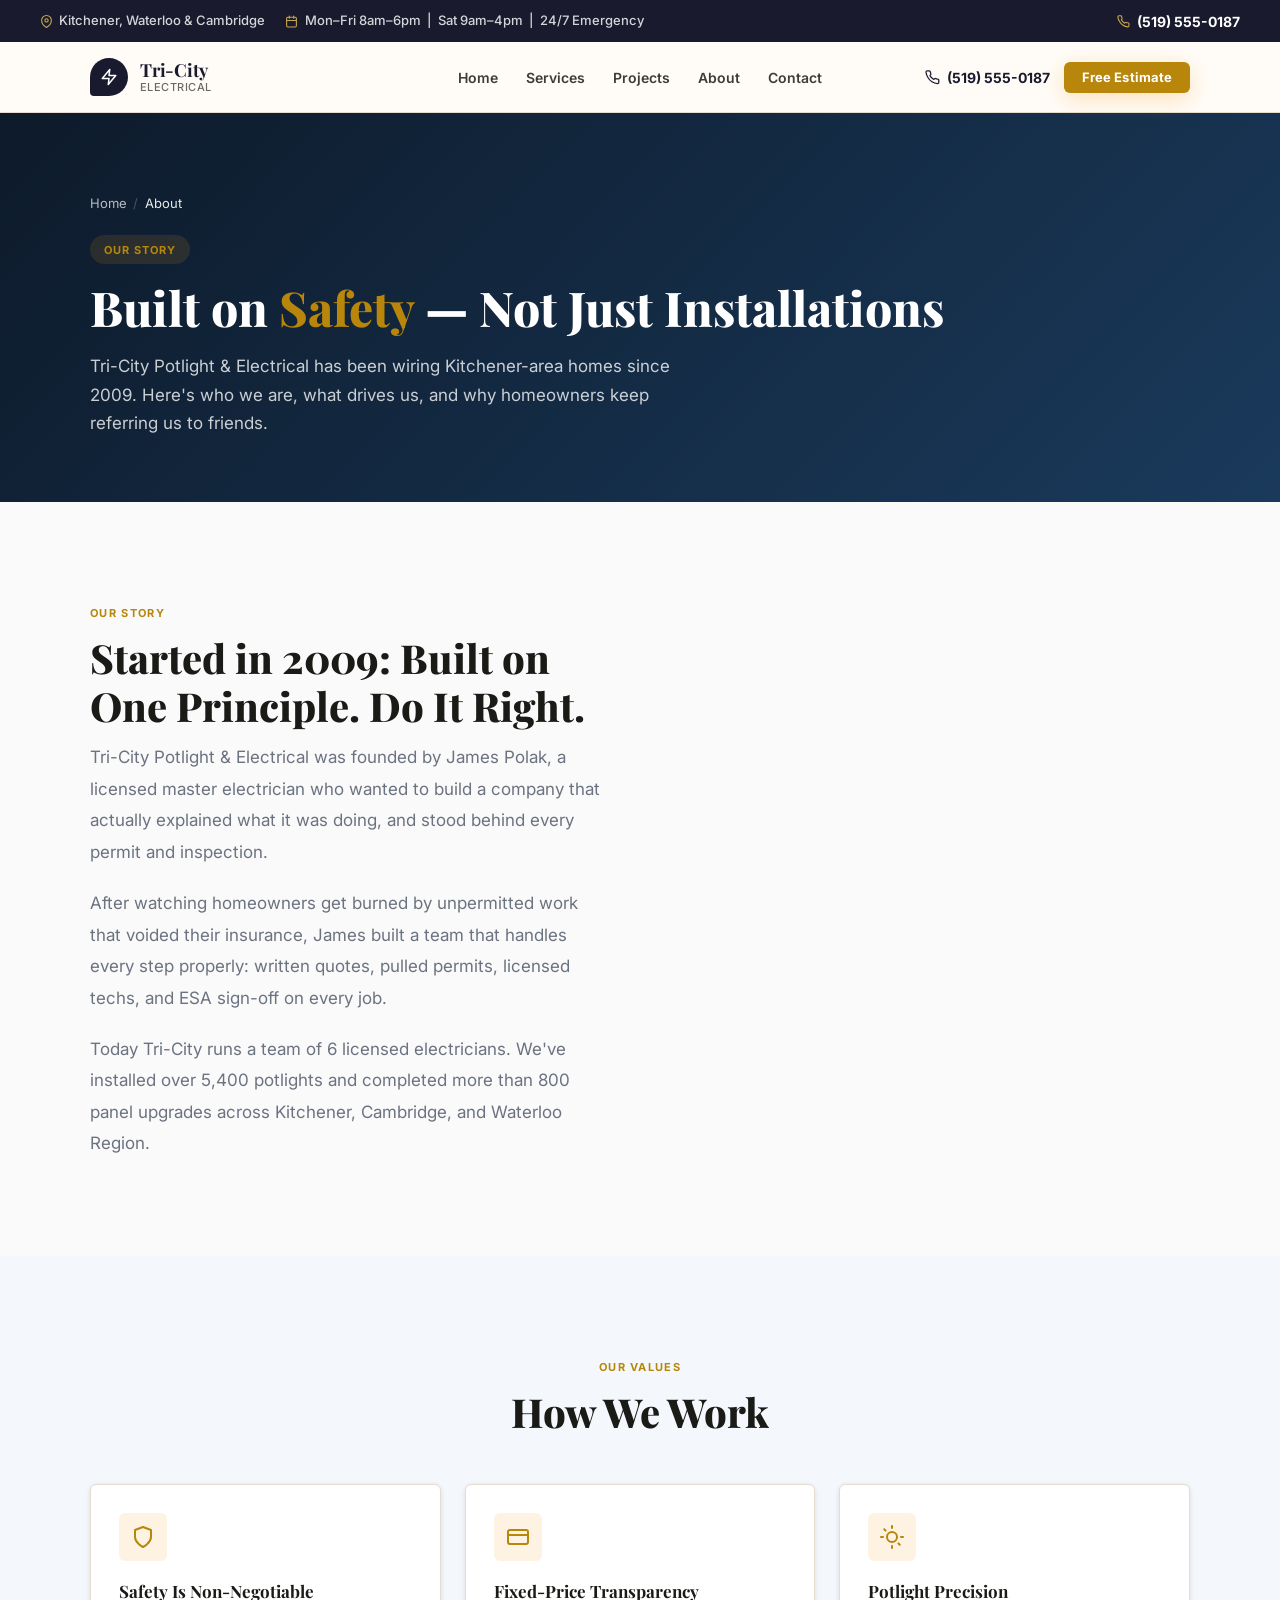
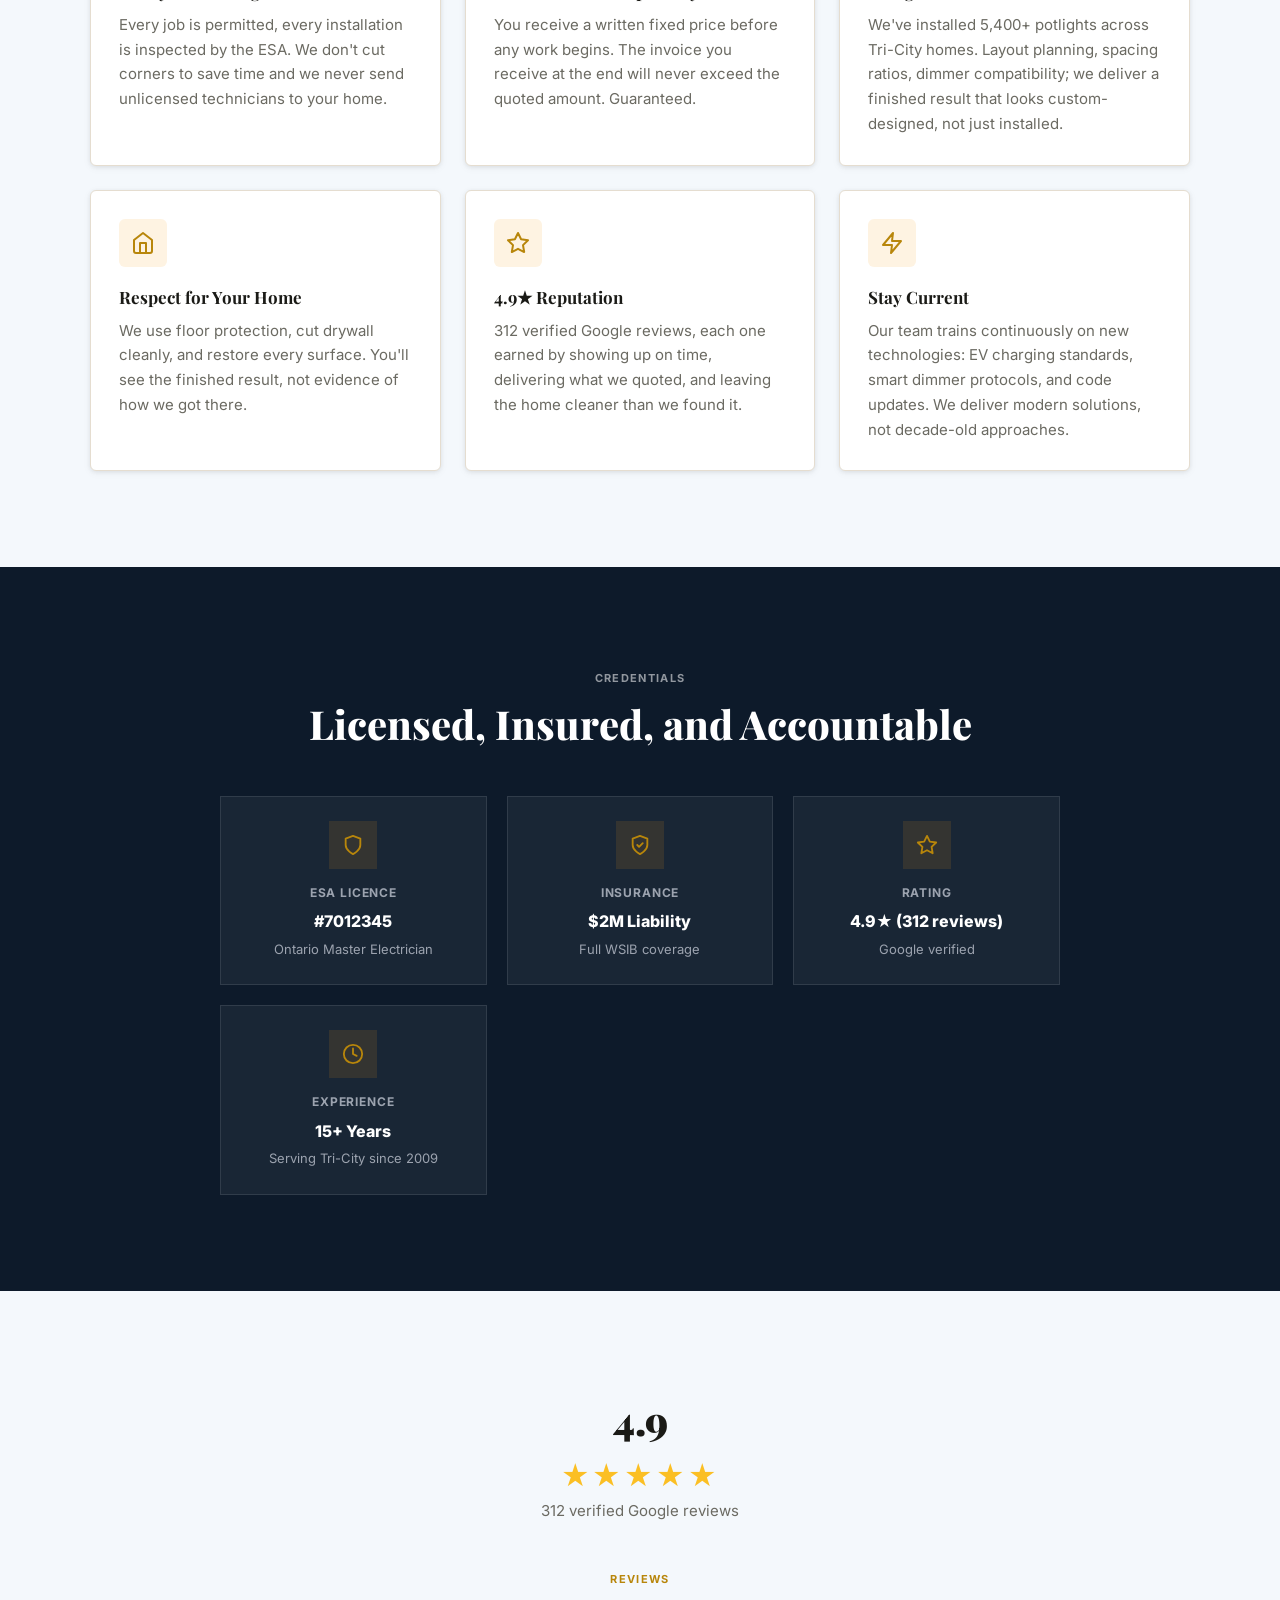
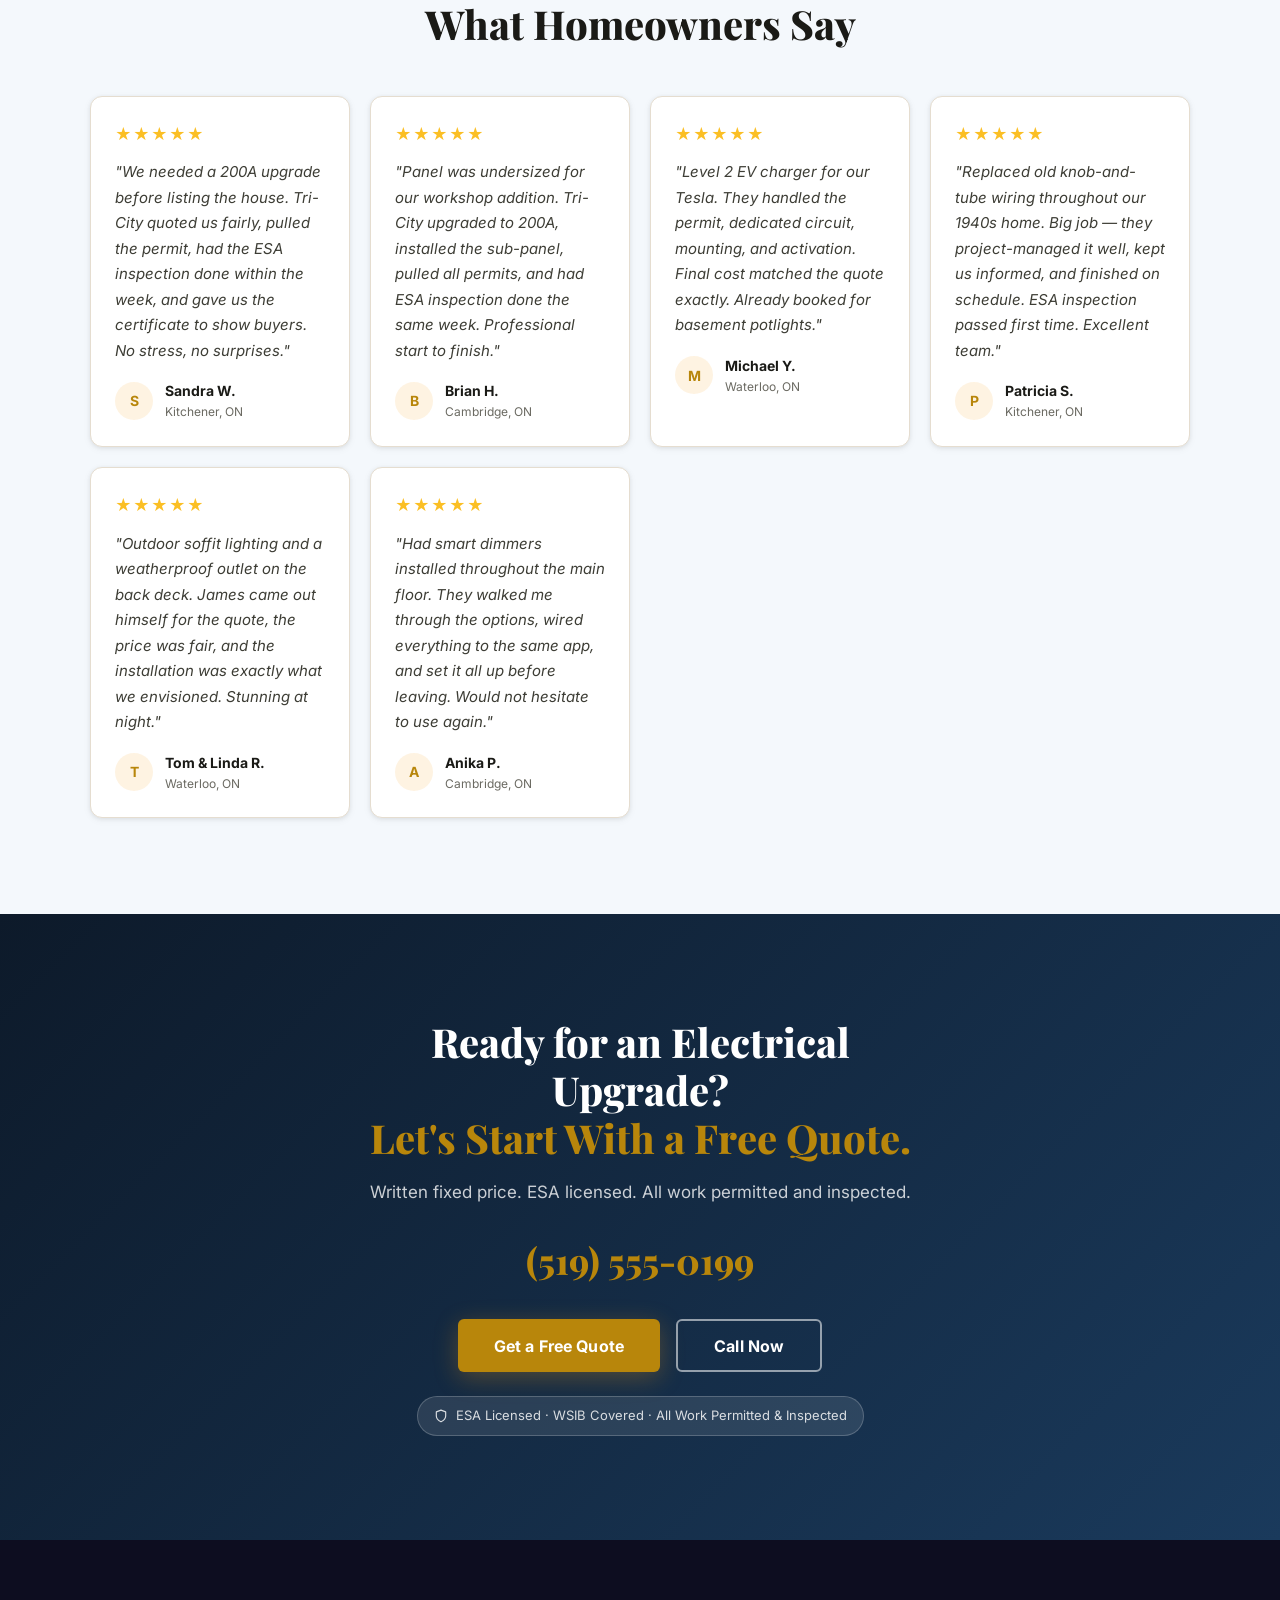
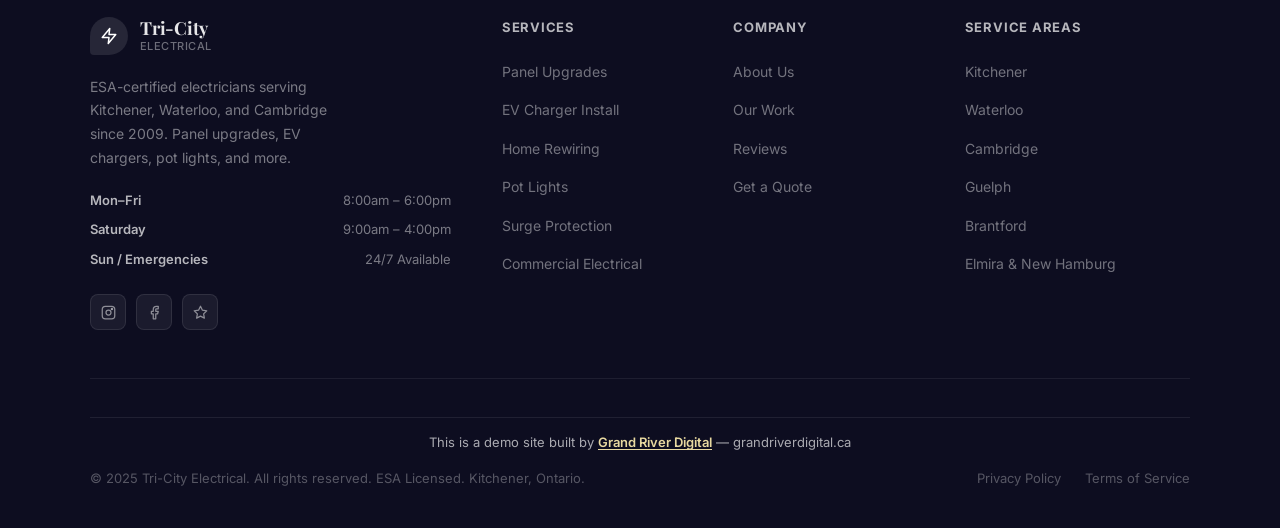
==== commit 21c26bd9: "fix: subpage class names match CSS — header/footer from homepage, add subpage component CSS" ====
--- a/about/index.html
+++ b/about/index.html
@@ -10,15 +10,77 @@
   <link rel="stylesheet" href="../styles.css" />
 </head>
 <body>
-  <a href="#main" class="skip-link">Skip to main content</a>
-  <div class="topbar"><span><span class="topbar__dot" aria-hidden="true"></span><strong>ESA-Licensed Electricians · Kitchener, Cambridge &amp; Waterloo Region</strong></span><span class="topbar__pill">ESA #7012345</span><a href="tel:5195550199" class="topbar__link">(519) 555-0199</a></div>
-  <header class="header" id="header"><div class="container header__inner">
-    <a href="../" class="logo"><div class="logo__mark" aria-hidden="true"><svg width="22" height="22" viewBox="0 0 24 24" fill="none" stroke="currentColor" stroke-width="2" stroke-linecap="round" stroke-linejoin="round"><polygon points="13 2 3 14 12 14 11 22 21 10 12 10 13 2"/></svg></div><div class="logo__text"><div class="logo__name">Tri-City <span>Potlight &amp; Electrical</span></div><div class="logo__tagline">Kitchener's #1 Potlight Specialists</div></div></a>
-    <nav class="nav" id="nav"><ul class="nav__list" role="list"><li><a href="../" class="nav__link">Home</a></li><li><a href="../about/" class="nav__link">About</a></li><li><a href="../services/" class="nav__link">Services</a></li><li><a href="../projects/" class="nav__link">Projects</a></li><li><a href="../contact/" class="nav__link">Contact</a></li></ul><a href="../contact/" class="nav__mobile-cta">Get a Free Quote</a></nav>
-    <div class="header__right"><a href="tel:5195550199" class="header__phone"><span class="header__phone-icon" aria-hidden="true"><svg width="14" height="14" viewBox="0 0 24 24" fill="none" stroke="currentColor" stroke-width="2.5" stroke-linecap="round" stroke-linejoin="round"><path d="M22 16.92v3a2 2 0 0 1-2.18 2 19.79 19.79 0 0 1-8.63-3.07A19.5 19.5 0 0 1 4.69 12 19.79 19.79 0 0 1 1.61 3.44 2 2 0 0 1 3.6 1.27h3a2 2 0 0 1 2 1.72c.127.96.361 1.9.7 2.81a2 2 0 0 1-.45 2.11L7.91 8.94a16 16 0 0 0 6.16 6.16l.94-.94a2 2 0 0 1 2.11-.45c.907.339 1.85.573 2.81.7A2 2 0 0 1 22 16.92z"/></svg></span>(519) 555-0199</a><a href="../contact/" class="btn btn--accent btn--sm">Free Quote</a></div>
-    <button class="nav-toggle" id="navToggle" aria-label="Open navigation" aria-expanded="false" aria-controls="nav"><span class="nav-toggle__bar"></span><span class="nav-toggle__bar"></span><span class="nav-toggle__bar"></span></button>
-  </div></header>
-  <main id="main">
+
+<div id="topbar">
+  <div class="topbar-left">
+    <div class="topbar-item">
+      <svg width="13" height="13" viewBox="0 0 24 24" fill="none" stroke="currentColor" stroke-width="2" stroke-linecap="round" stroke-linejoin="round"><path d="M21 10c0 7-9 13-9 13s-9-6-9-13a9 9 0 0 1 18 0z"/><circle cx="12" cy="10" r="3"/></svg>
+      Kitchener, Waterloo &amp; Cambridge
+    </div>
+    <div class="topbar-item">
+      <svg width="13" height="13" viewBox="0 0 24 24" fill="none" stroke="currentColor" stroke-width="2" stroke-linecap="round" stroke-linejoin="round"><rect x="3" y="4" width="18" height="18" rx="2"/><line x1="16" y1="2" x2="16" y2="6"/><line x1="8" y1="2" x2="8" y2="6"/><line x1="3" y1="10" x2="21" y2="10"/></svg>
+      Mon–Fri 8am–6pm &nbsp;|&nbsp; Sat 9am–4pm &nbsp;|&nbsp; 24/7 Emergency
+    </div>
+  </div>
+  <a href="tel:5195550187" class="topbar-phone">
+    <svg width="13" height="13" viewBox="0 0 24 24" fill="none" stroke="currentColor" stroke-width="2" stroke-linecap="round" stroke-linejoin="round"><path d="M22 16.92v3a2 2 0 0 1-2.18 2 19.79 19.79 0 0 1-8.63-3.07A19.5 19.5 0 0 1 4.69 12 19.79 19.79 0 0 1 1.61 3.44 2 2 0 0 1 3.6 1.27h3a2 2 0 0 1 2 1.72 12.84 12.84 0 0 0 .7 2.81 2 2 0 0 1-.45 2.11L7.91 8.94a16 16 0 0 0 6.16 6.16l.94-.94a2 2 0 0 1 2.11-.45 12.84 12.84 0 0 0 2.81.7A2 2 0 0 1 22 16.92z"/></svg>
+    (519) 555-0187
+  </a>
+</div>
+
+<!-- STICKY HEADER -->
+<header id="hdr">
+  <div class="wrap hdr-inner">
+    <a href="../" class="logo" aria-label="Tri-City Electrical — home">
+      <div class="logo-leaf" aria-hidden="true">
+        <svg width="18" height="18" viewBox="0 0 24 24" fill="none" stroke="currentColor" stroke-width="2" stroke-linecap="round" stroke-linejoin="round"><polygon points="13 2 3 14 12 14 11 22 21 10 12 10 13 2"/></svg>
+      </div>
+      <div class="logo-text">
+        Tri-City
+        <span>Electrical</span>
+      </div>
+    </a>
+
+    <nav class="desktop-nav" aria-label="Main navigation">
+      <a href="../">Home</a>
+      <a href="../services/">Services</a>
+      <a href="../projects/">Projects</a>
+      <a href="../about/" aria-current="page">About</a>
+      <a href="../contact/">Contact</a>
+    </nav>
+
+    <div class="hdr-right">
+      <a href="tel:5195550187" class="hdr-phone" aria-label="Call us">
+        <svg width="15" height="15" viewBox="0 0 24 24" fill="none" stroke="currentColor" stroke-width="2" stroke-linecap="round" stroke-linejoin="round"><path d="M22 16.92v3a2 2 0 0 1-2.18 2 19.79 19.79 0 0 1-8.63-3.07A19.5 19.5 0 0 1 4.69 12 19.79 19.79 0 0 1 1.61 3.44 2 2 0 0 1 3.6 1.27h3a2 2 0 0 1 2 1.72 12.84 12.84 0 0 0 .7 2.81 2 2 0 0 1-.45 2.11L7.91 8.94a16 16 0 0 0 6.16 6.16l.94-.94a2 2 0 0 1 2.11-.45 12.84 12.84 0 0 0 2.81.7A2 2 0 0 1 22 16.92z"/></svg>
+        (519) 555-0187
+      </a>
+      <a href="../contact/" class="btn btn-primary btn-sm">Free Estimate</a>
+      <button class="hamburger" id="hamburger" aria-label="Toggle menu" aria-expanded="false">
+        <span></span><span></span><span></span>
+      </button>
+    </div>
+  </div>
+</header>
+
+<!-- Mobile Nav Overlay -->
+<div id="mobile-nav" role="dialog" aria-modal="true" aria-label="Mobile navigation">
+  <nav>
+    <a href="../" class="mobile-link">Home</a>
+    <a href="../services/" class="mobile-link">Services</a>
+    <a href="../projects/" class="mobile-link">Projects</a>
+    <a href="../about/" class="mobile-link">About</a>
+    <a href="../contact/" class="mobile-link">Contact</a>
+  </nav>
+  <div class="mobile-nav-cta">
+    <a href="tel:5195550187" class="btn btn-outline-dk btn-lg" style="justify-content:center">
+      <svg width="17" height="17" viewBox="0 0 24 24" fill="none" stroke="currentColor" stroke-width="2" stroke-linecap="round" stroke-linejoin="round"><path d="M22 16.92v3a2 2 0 0 1-2.18 2 19.79 19.79 0 0 1-8.63-3.07A19.5 19.5 0 0 1 4.69 12 19.79 19.79 0 0 1 1.61 3.44 2 2 0 0 1 3.6 1.27h3a2 2 0 0 1 2 1.72 12.84 12.84 0 0 0 .7 2.81 2 2 0 0 1-.45 2.11L7.91 8.94a16 16 0 0 0 6.16 6.16l.94-.94a2 2 0 0 1 2.11-.45 12.84 12.84 0 0 0 2.81.7A2 2 0 0 1 22 16.92z"/></svg>
+      (519) 555-0187
+    </a>
+    <a href="../contact/" class="btn btn-primary btn-lg" style="justify-content:center">Get Free Estimate</a>
+  </div>
+</div>
+
+<main id="main">
     <div class="page-hero"><div class="container page-hero__inner">
       <nav class="breadcrumb" aria-label="Breadcrumb"><a href="../">Home</a><span class="breadcrumb__sep" aria-hidden="true">/</span><span aria-current="page">About</span></nav>
       <div class="page-hero__badge">Our Story</div>
@@ -87,24 +149,85 @@
     </div></div></section>
   </main>
 
-  <footer class="footer"><div class="container">
-    <div class="footer__grid">
-      <div class="footer__brand">
-        <a href="../" class="logo"><div class="logo__mark" aria-hidden="true"><svg width="20" height="20" viewBox="0 0 24 24" fill="none" stroke="currentColor" stroke-width="2" stroke-linecap="round" stroke-linejoin="round"><polygon points="13 2 3 14 12 14 11 22 21 10 12 10 13 2"/></svg></div><div class="logo__text"><div class="logo__name">Tri-City <span>Electrical</span></div></div></a>
-        <p>ESA-licensed electricians serving Kitchener, Cambridge, Waterloo, and surrounding communities since 2009.</p>
-        <div class="footer__socials"><a href="#" class="footer__soc" aria-label="Facebook"><svg width="14" height="14" viewBox="0 0 24 24" fill="none" stroke="currentColor" stroke-width="2" stroke-linecap="round" stroke-linejoin="round"><path d="M18 2h-3a5 5 0 0 0-5 5v3H7v4h3v8h4v-8h3l1-4h-4V7a1 1 0 0 1 1-1h3z"/></svg></a><a href="#" class="footer__soc" aria-label="Instagram"><svg width="14" height="14" viewBox="0 0 24 24" fill="none" stroke="currentColor" stroke-width="2" stroke-linecap="round" stroke-linejoin="round"><rect x="2" y="2" width="20" height="20" rx="5" ry="5"/><path d="M16 11.37A4 4 0 1 1 12.63 8 4 4 0 0 1 16 11.37z"/><line x1="17.5" y1="6.5" x2="17.51" y2="6.5"/></svg></a></div>
-      </div>
-      <div class="footer__col"><h5>Services</h5><ul><li><a href="../services/#potlights">Potlight Installation</a></li><li><a href="../services/#panels">Panel Upgrades</a></li><li><a href="../services/#ev-chargers">EV Chargers</a></li><li><a href="../services/#wiring">Wiring</a></li><li><a href="../services/#outlets">Outlets &amp; Switches</a></li><li><a href="../services/#exterior">Exterior Lighting</a></li></ul></div>
-      <div class="footer__col"><h5>Company</h5><ul><li><a href="../about/">About Us</a></li><li><a href="../projects/">Our Work</a></li><li><a href="../about/#reviews">Reviews</a></li><li><a href="../contact/">Contact</a></li></ul></div>
-      <div class="footer__col"><h5>Contact</h5><ul><li><a href="tel:5195550199">(519) 555-0199</a></li><li><a href="mailto:info@tricityelectrical.ca">info@tricityelectrical.ca</a></li><li><a href="../contact/">Free Quote</a></li></ul></div>
-    </div>
-    <div class="footer__bottom"><div class="footer__copy">&copy; 2025 Tri-City Potlight &amp; Electrical. All rights reserved.</div><div class="footer__links"><a href="#">Privacy</a><a href="#">Terms</a></div></div>
-  
+<footer aria-label="Site footer">
+  <div class="wrap">
+    <div class="footer-grid">
+      <div class="footer-brand">
+        <a href="../" class="logo" aria-label="Tri-City Electrical home">
+          <div class="logo-leaf" aria-hidden="true">
+            <svg width="18" height="18" viewBox="0 0 24 24" fill="none" stroke="currentColor" stroke-width="2" stroke-linecap="round" stroke-linejoin="round"><polygon points="13 2 3 14 12 14 11 22 21 10 12 10 13 2"/></svg>
+          </div>
+          <div class="logo-text">
+            Tri-City
+            <span>Electrical</span>
+          </div>
+        </a>
+        <p>ESA-certified electricians serving Kitchener, Waterloo, and Cambridge since 2009. Panel upgrades, EV chargers, pot lights, and more.</p>
+        <div class="footer-hours">
+          <div class="footer-hour"><strong>Mon–Fri</strong><span>8:00am – 6:00pm</span></div>
+          <div class="footer-hour"><strong>Saturday</strong><span>9:00am – 4:00pm</span></div>
+          <div class="footer-hour"><strong>Sun / Emergencies</strong><span>24/7 Available</span></div>
+        </div>
+        <div class="footer-socials" aria-label="Social media">
+          <a href="#" class="footer-soc" aria-label="Instagram"><svg width="15" height="15" viewBox="0 0 24 24" fill="none" stroke="currentColor" stroke-width="2" stroke-linecap="round" stroke-linejoin="round"><rect x="2" y="2" width="20" height="20" rx="5"/><circle cx="12" cy="12" r="4"/><circle cx="17.5" cy="6.5" r="1" fill="currentColor"/></svg></a>
+          <a href="#" class="footer-soc" aria-label="Facebook"><svg width="15" height="15" viewBox="0 0 24 24" fill="none" stroke="currentColor" stroke-width="2" stroke-linecap="round" stroke-linejoin="round"><path d="M18 2h-3a5 5 0 0 0-5 5v3H7v4h3v8h4v-8h3l1-4h-4V7a1 1 0 0 1 1-1h3z"/></svg></a>
+          <a href="#" class="footer-soc" aria-label="Google Reviews"><svg width="15" height="15" viewBox="0 0 24 24" fill="none" stroke="currentColor" stroke-width="2" stroke-linecap="round" stroke-linejoin="round"><polygon points="12 2 15.09 8.26 22 9.27 17 14.14 18.18 21.02 12 17.77 5.82 21.02 7 14.14 2 9.27 8.91 8.26 12 2"/></svg></a>
+        </div>
+      </div>
+      <div class="footer-col">
+        <h5>Services</h5>
+        <ul>
+          <li><a href="../services/">Panel Upgrades</a></li>
+          <li><a href="../services/">EV Charger Install</a></li>
+          <li><a href="../services/">Home Rewiring</a></li>
+          <li><a href="../services/">Pot Lights</a></li>
+          <li><a href="../services/">Surge Protection</a></li>
+          <li><a href="../services/">Commercial Electrical</a></li>
+        </ul>
+      </div>
+      <div class="footer-col">
+        <h5>Company</h5>
+        <ul>
+          <li><a href="../about/">About Us</a></li>
+          <li><a href="../projects/">Our Work</a></li>
+          <li><a href="../about/">Reviews</a></li>
+          <li><a href="../contact/">Get a Quote</a></li>
+        </ul>
+      </div>
+      <div class="footer-col">
+        <h5>Service Areas</h5>
+        <ul>
+          <li><a href="../contact/">Kitchener</a></li>
+          <li><a href="../contact/">Waterloo</a></li>
+          <li><a href="../contact/">Cambridge</a></li>
+          <li><a href="../contact/">Guelph</a></li>
+          <li><a href="../contact/">Brantford</a></li>
+          <li><a href="../contact/">Elmira &amp; New Hamburg</a></li>
+        </ul>
+      </div>
+    </div>
     <div class="grd-banner">
-      <p>This is a demo site built by <a href="https://grandriverdigital.ca" target="_blank" rel="noopener">Grand River Digital</a> — Ontario web agency.</p>
-    </div>
-  </div></footer>
-  <div class="mob-bar" id="mobBar"><a href="tel:5195550199" class="btn btn--primary btn--sm" style="flex:1;text-align:center;">Call Now</a><a href="../contact/" class="btn btn--accent btn--sm" style="flex:1;text-align:center;">Free Quote</a></div>
-  <script src="../script.js"></script>
+      This is a demo site built by <a href="https://grandriverdigital.ca" target="_blank" rel="noopener">Grand River Digital</a> — grandriverdigital.ca
+    </div>
+    <div class="footer-bottom">
+      <p class="footer-copy">© 2025 Tri-City Electrical. All rights reserved. ESA Licensed. Kitchener, Ontario.</p>
+      <div class="footer-legal">
+        <a href="#">Privacy Policy</a>
+        <a href="#">Terms of Service</a>
+      </div>
+    </div>
+  </div>
+</footer>
+
+<!-- MOBILE STICKY BAR -->
+<div id="mob-bar" role="navigation" aria-label="Quick contact">
+  <a href="tel:5195550187" class="btn btn-primary">
+    <svg width="16" height="16" viewBox="0 0 24 24" fill="none" stroke="currentColor" stroke-width="2.2" stroke-linecap="round" stroke-linejoin="round"><path d="M22 16.92v3a2 2 0 0 1-2.18 2 19.79 19.79 0 0 1-8.63-3.07A19.5 19.5 0 0 1 4.69 12 19.79 19.79 0 0 1 1.61 3.44 2 2 0 0 1 3.6 1.27h3a2 2 0 0 1 2 1.72 12.84 12.84 0 0 0 .7 2.81 2 2 0 0 1-.45 2.11L7.91 8.94a16 16 0 0 0 6.16 6.16l.94-.94a2 2 0 0 1 2.11-.45 12.84 12.84 0 0 0 2.81.7A2 2 0 0 1 22 16.92z"/></svg>
+    Call Now
+  </a>
+  <a href="../contact/" class="btn btn-outline-dk">Free Estimate</a>
+</div>
+
+<script src="../script.js"></script>
 </body>
 </html>
--- a/styles.css
+++ b/styles.css
@@ -910,7 +910,7 @@
   flex: 0 0 calc(33.333% - .85rem);
   min-width: 0;
   max-width: calc(33.333% - .85rem);
-  background: rgba(255,255,255,.05);
+  background: rgba(255,255,255,.07);
   border: 1px solid rgba(255,255,255,.08);
   border-radius: 14px;
   padding: 1.875rem;
@@ -931,7 +931,7 @@
 .t-stars { color: var(--stone); font-size: .85rem; letter-spacing: 3px; margin-bottom: 1rem; }
 .t-text {
   font-size: .9375rem;
-  color: rgba(255,255,255,.72);
+  color: rgba(255,255,255,.85);
   line-height: 1.78;
   font-style: italic;
   margin-bottom: 1.5rem;
@@ -1293,6 +1293,23 @@
 .footer-legal { display: flex; gap: 1.5rem; }
 .footer-legal a { font-size: .8125rem; color: rgba(255,255,255,.3); transition: color .15s; }
 .footer-legal a:hover { color: rgba(255,255,255,.7); }
+
+.grd-banner {
+  margin-top: 1rem;
+  text-align: center;
+  font-size: .8125rem;
+  color: rgba(255,255,255,.65);
+  padding: .875rem 1rem;
+  border-top: 1px solid rgba(255,255,255,.08);
+}
+.grd-banner a {
+  color: var(--stone-lt);
+  font-weight: 600;
+  text-decoration: underline;
+  text-underline-offset: 2px;
+  transition: color .15s;
+}
+.grd-banner a:hover { color: var(--stone); }
 
 /* ── MOBILE STICKY BAR ── */
 #mob-bar {
@@ -1382,3 +1399,1020 @@
 .why-img img  { min-height: 200px; }
 .about-img-main img { min-height: 200px; }
 .about-img-accent img { min-height: 120px; }
+
+
+/* ============================================================
+   SUBPAGE COMPONENT STYLES
+   Added to support about/services/projects/contact pages
+   ============================================================ */
+
+/* ── Missing tokens ── */
+:root {
+  --p:       var(--sage);
+  --p-dk:    var(--forest-md);
+  --p-gl:    var(--sage-gl);
+  --sh-p:    var(--sh-s, var(--sh-md));
+  --red:     #dc2626;
+  --ink-50:  #f9fafb;
+  --ink-100: #f3f4f6;
+  --ink-200: #e5e7eb;
+  --ink-300: #d1d5db;
+  --ink-400: #9ca3af;
+  --ink-500: #6b7280;
+  --ink-600: #4b5563;
+  --ink-700: #374151;
+  --ink-800: #1f2937;
+  --ink-900: #111827;
+}
+
+/* ── Container alias (= .wrap) ── */
+.container {
+  width: 100%;
+  max-width: var(--max);
+  margin-inline: auto;
+  padding-inline: var(--pad);
+}
+
+/* ── Skip link ── */
+.skip-link {
+  position: absolute;
+  left: -9999px;
+  top: auto;
+  width: 1px;
+  height: 1px;
+  overflow: hidden;
+}
+.skip-link:focus {
+  position: fixed;
+  top: 0;
+  left: 0;
+  width: auto;
+  height: auto;
+  overflow: visible;
+  background: var(--p);
+  color: #fff;
+  padding: .75rem 1.5rem;
+  z-index: 9999;
+  font-weight: 700;
+}
+
+/* ── Mobile nav links (inside #mobile-nav) ── */
+.mobile-link {
+  display: block;
+  font-family: var(--fd);
+  font-size: 1.4rem;
+  font-weight: 700;
+  color: #fff;
+  text-decoration: none;
+  padding: .75rem 0;
+  border-bottom: 1px solid rgba(255,255,255,.12);
+  transition: color .2s;
+}
+.mobile-link:hover { color: var(--sage); }
+
+/* ── Button aliases (BEM → kebab) ── */
+.btn--accent  { background: var(--p); color: #fff; box-shadow: var(--sh-p); }
+.btn--accent:hover { background: var(--p-dk); box-shadow: var(--sh-lg); transform: translateY(-1px); }
+.btn--primary { background: var(--p); color: #fff; box-shadow: var(--sh-p); }
+.btn--primary:hover { background: var(--p-dk); transform: translateY(-1px); }
+.btn--ghost  { background: transparent; color: #fff; border: 2px solid rgba(255,255,255,.55); }
+.btn--ghost:hover { background: rgba(255,255,255,.1); border-color: #fff; }
+.btn--white  { background: #fff; color: var(--p); }
+.btn--white:hover { background: #f1f5f9; }
+.btn--lg     { padding: 1.05rem 2.25rem; font-size: 1rem; }
+.btn--sm     { padding: .55rem 1.1rem; font-size: .8125rem; }
+
+/* ── Page hero (subpage banner) ── */
+.page-hero {
+  background: linear-gradient(135deg, var(--navy-dk, #0d1a2a) 0%, var(--navy, #1a3a5c) 100%);
+  padding: clamp(3rem, 7vw, 5rem) 0 clamp(2.5rem, 6vw, 4rem);
+  color: #fff;
+}
+.page-hero__inner { }
+.page-hero__badge {
+  display: inline-block;
+  background: var(--p-gl, rgba(255,255,255,.12));
+  color: var(--sage);
+  font-size: .6875rem;
+  font-weight: 700;
+  letter-spacing: .1em;
+  text-transform: uppercase;
+  padding: .35rem .85rem;
+  border-radius: 999px;
+  margin-bottom: 1rem;
+}
+.page-hero h1 {
+  font-family: var(--fd);
+  font-size: clamp(1.9rem, 5vw, 3rem);
+  font-weight: 800;
+  line-height: 1.15;
+  margin-bottom: 1rem;
+  color: #fff;
+}
+.page-hero h1 span { color: var(--sage); }
+.page-hero__sub {
+  font-size: 1.0625rem;
+  color: rgba(255,255,255,.78);
+  max-width: 620px;
+  line-height: 1.7;
+}
+
+/* ── Breadcrumb ── */
+.breadcrumb {
+  display: flex;
+  align-items: center;
+  gap: .4rem;
+  font-size: .8125rem;
+  color: rgba(255,255,255,.6);
+  margin-bottom: 1.25rem;
+}
+.breadcrumb a {
+  color: rgba(255,255,255,.7);
+  text-decoration: none;
+  transition: color .2s;
+}
+.breadcrumb a:hover { color: #fff; }
+.breadcrumb__sep { opacity: .4; }
+.breadcrumb span[aria-current] { color: rgba(255,255,255,.9); }
+
+/* ── Generic section wrappers ── */
+.section {
+  padding: clamp(3.5rem, 8vw, 6rem) 0;
+}
+.section--light {
+  background: var(--light, #f4f8fc);
+}
+.section--dark {
+  background: var(--navy-dk, #0d1a2a);
+  color: #fff;
+}
+.section--dark .section-heading,
+.section--dark h2,
+.section--dark h3 { color: #fff; }
+.section--dark p { color: rgba(255,255,255,.78); }
+
+/* ── Section header (centered title area) ── */
+.section-header {
+  text-align: center;
+  margin-bottom: clamp(2rem, 5vw, 3rem);
+}
+.section-heading {
+  font-family: var(--fd);
+  font-size: clamp(1.75rem, 4vw, 2.5rem);
+  font-weight: 800;
+  color: var(--text);
+  line-height: 1.2;
+  margin-bottom: .75rem;
+}
+.section-heading span { color: var(--p); }
+.section-heading--lt { color: #fff; }
+.section-sub--center {
+  text-align: center;
+  max-width: 580px;
+  margin-inline: auto;
+  color: var(--text-lt);
+  font-size: 1.0625rem;
+  line-height: 1.7;
+}
+.section-sub--lt { color: rgba(255,255,255,.75); }
+.eyebrow--lt { color: rgba(255,255,255,.55); }
+
+/* ── Service cards (svc-card) ── */
+.svc-card {
+  background: #fff;
+  border: 1px solid var(--border);
+  border-radius: var(--r);
+  box-shadow: var(--sh-sm);
+  transition: transform .25s var(--ease), box-shadow .25s var(--ease);
+  overflow: hidden;
+}
+.svc-card:hover {
+  transform: translateY(-3px);
+  box-shadow: var(--sh-md);
+}
+.svc-card__body {
+  padding: 1.75rem;
+}
+.svc-card__icon {
+  width: 48px;
+  height: 48px;
+  display: flex;
+  align-items: center;
+  justify-content: center;
+  background: var(--p-gl);
+  border-radius: var(--r);
+  color: var(--p);
+  margin-bottom: 1rem;
+}
+.svc-card__badge {
+  display: inline-block;
+  background: var(--p-gl);
+  color: var(--p);
+  font-size: .6875rem;
+  font-weight: 700;
+  letter-spacing: .08em;
+  text-transform: uppercase;
+  padding: .25rem .65rem;
+  border-radius: 4px;
+  margin-bottom: .75rem;
+}
+.svc-card h3 {
+  font-family: var(--fd);
+  font-size: 1.125rem;
+  font-weight: 700;
+  margin-bottom: .5rem;
+  color: var(--text);
+}
+.svc-card p {
+  font-size: .9375rem;
+  color: var(--text-lt);
+  line-height: 1.65;
+  margin-bottom: 1rem;
+}
+.svc-card__link {
+  display: inline-flex;
+  align-items: center;
+  gap: .35rem;
+  font-size: .875rem;
+  font-weight: 600;
+  color: var(--p);
+  text-decoration: none;
+  transition: gap .2s;
+}
+.svc-card__link:hover { gap: .6rem; }
+
+/* ── Service detail (alternating 2-col) ── */
+.svc-detail {
+  display: grid;
+  grid-template-columns: 1fr 1fr;
+  gap: clamp(2rem, 5vw, 4rem);
+  align-items: center;
+  margin-bottom: clamp(3rem, 7vw, 5rem);
+}
+.svc-detail__img {
+  border-radius: calc(var(--r) * 2);
+  overflow: hidden;
+  aspect-ratio: 4/3;
+  background: var(--ink-200);
+}
+.svc-detail__img img {
+  width: 100%;
+  height: 100%;
+  object-fit: cover;
+  display: block;
+}
+.svc-detail h2 {
+  font-family: var(--fd);
+  font-size: clamp(1.4rem, 3vw, 1.875rem);
+  font-weight: 800;
+  color: var(--text);
+  margin-bottom: .75rem;
+}
+.svc-detail p {
+  font-size: 1rem;
+  color: var(--text-md);
+  line-height: 1.75;
+  margin-bottom: 1.25rem;
+}
+.svc-detail__badge {
+  display: inline-block;
+  background: var(--p-gl);
+  color: var(--p);
+  font-size: .6875rem;
+  font-weight: 700;
+  letter-spacing: .08em;
+  text-transform: uppercase;
+  padding: .25rem .65rem;
+  border-radius: 4px;
+  margin-bottom: .85rem;
+}
+@media (max-width: 768px) {
+  .svc-detail {
+    grid-template-columns: 1fr;
+  }
+  .svc-detail[style*="direction:rtl"] {
+    direction: ltr !important;
+  }
+}
+
+/* ── Service list ── */
+.svc-list {
+  list-style: none;
+  padding: 0;
+  margin: 0 0 1.5rem;
+}
+.svc-list li {
+  display: flex;
+  align-items: flex-start;
+  gap: .6rem;
+  font-size: .9375rem;
+  color: var(--text-md);
+  padding: .45rem 0;
+  border-bottom: 1px solid var(--border-lt, #eef3f9);
+  line-height: 1.5;
+}
+.svc-list li::before {
+  content: "✓";
+  color: var(--p);
+  font-weight: 700;
+  flex-shrink: 0;
+  margin-top: .05em;
+}
+
+/* ── FAQ accordion ── */
+.faq-list {
+  max-width: 780px;
+  margin-inline: auto;
+}
+.faq-item {
+  border-bottom: 1px solid var(--border, #dde8f2);
+}
+.faq-trigger {
+  width: 100%;
+  display: flex;
+  align-items: center;
+  justify-content: space-between;
+  gap: 1rem;
+  background: none;
+  border: none;
+  padding: 1.25rem 0;
+  font-family: var(--fd);
+  font-size: 1rem;
+  font-weight: 700;
+  color: var(--text);
+  cursor: pointer;
+  text-align: left;
+  transition: color .2s;
+}
+.faq-trigger:hover { color: var(--p); }
+.faq-trigger[aria-expanded="true"] { color: var(--p); }
+.faq-chevron {
+  font-size: .7rem;
+  transition: transform .25s var(--ease);
+  flex-shrink: 0;
+  color: var(--text-lt);
+}
+.faq-trigger[aria-expanded="true"] .faq-chevron {
+  transform: rotate(180deg);
+  color: var(--p);
+}
+.faq-body-wrap {
+  overflow: hidden;
+  max-height: 0;
+  transition: max-height .3s var(--ease);
+}
+.faq-body-wrap[aria-expanded="true"],
+.faq-body-wrap:not([hidden]) {
+  max-height: 500px;
+}
+.faq-body-inner {
+  padding-bottom: 1.25rem;
+}
+.faq-body {
+  font-size: .9375rem;
+  color: var(--text-lt);
+  line-height: 1.75;
+}
+
+/* ── Final CTA section ── */
+.final-cta {
+  background: linear-gradient(135deg, var(--navy-dk, #0d1a2a) 0%, var(--navy, #1a3a5c) 100%);
+  padding: clamp(4rem, 9vw, 6.5rem) 0;
+  text-align: center;
+  color: #fff;
+}
+.final-cta__inner {
+  max-width: 600px;
+  margin-inline: auto;
+}
+.final-cta h2 {
+  font-family: var(--fd);
+  font-size: clamp(1.75rem, 4.5vw, 2.5rem);
+  font-weight: 800;
+  color: #fff;
+  line-height: 1.2;
+  margin-bottom: 1rem;
+}
+.final-cta h2 span { color: var(--sage); }
+.final-cta p {
+  font-size: 1.0625rem;
+  color: rgba(255,255,255,.78);
+  line-height: 1.7;
+  margin-bottom: 1.5rem;
+}
+.final-cta__phone {
+  display: block;
+  font-family: var(--fd);
+  font-size: clamp(1.75rem, 4vw, 2.25rem);
+  font-weight: 800;
+  color: var(--sage);
+  text-decoration: none;
+  margin-bottom: 1.75rem;
+}
+.final-cta__btns {
+  display: flex;
+  gap: 1rem;
+  justify-content: center;
+  flex-wrap: wrap;
+  margin-bottom: 1.5rem;
+}
+
+/* ── Cert pill ── */
+.cert-pill {
+  display: inline-flex;
+  align-items: center;
+  gap: .5rem;
+  background: rgba(255,255,255,.1);
+  border: 1px solid rgba(255,255,255,.2);
+  border-radius: 999px;
+  padding: .5rem 1rem;
+  font-size: .8125rem;
+  color: rgba(255,255,255,.82);
+}
+
+/* ── Values grid ── */
+.values-grid {
+  display: grid;
+  grid-template-columns: repeat(auto-fit, minmax(270px, 1fr));
+  gap: 1.5rem;
+}
+.val-card {
+  background: #fff;
+  border: 1px solid var(--border, #dde8f2);
+  border-radius: var(--r);
+  padding: 1.75rem;
+  box-shadow: var(--sh-sm);
+  transition: transform .25s, box-shadow .25s;
+}
+.val-card:hover {
+  transform: translateY(-3px);
+  box-shadow: var(--sh-md);
+}
+.val-card__ico {
+  width: 48px;
+  height: 48px;
+  display: flex;
+  align-items: center;
+  justify-content: center;
+  background: var(--p-gl);
+  border-radius: var(--r);
+  color: var(--p);
+  margin-bottom: 1rem;
+}
+.val-card h3 {
+  font-family: var(--fd);
+  font-size: 1.0625rem;
+  font-weight: 700;
+  color: var(--text);
+  margin-bottom: .5rem;
+}
+.val-card p {
+  font-size: .9375rem;
+  color: var(--text-lt);
+  line-height: 1.65;
+}
+
+/* ── Credentials badge (on image) ── */
+.cred-badge {
+  display: flex;
+  align-items: center;
+  gap: .75rem;
+  background: rgba(255,255,255,.95);
+  backdrop-filter: blur(8px);
+  border-radius: var(--r);
+  padding: .85rem 1.1rem;
+  box-shadow: var(--sh-md);
+  color: var(--text);
+}
+.cred-badge svg { color: var(--p); flex-shrink: 0; }
+.cred-badge strong {
+  display: block;
+  font-size: .875rem;
+  font-weight: 700;
+  color: var(--text);
+}
+.cred-badge span {
+  font-size: .75rem;
+  color: var(--text-lt);
+}
+
+/* ── Why image extras ── */
+.why-img {
+  position: relative;
+}
+.why-img__overlay {
+  position: absolute;
+  inset: 0;
+  background: linear-gradient(to bottom, transparent 50%, rgba(0,0,0,.35) 100%);
+  border-radius: inherit;
+  pointer-events: none;
+}
+.why-img__foot {
+  position: absolute;
+  bottom: 1.25rem;
+  left: 1.25rem;
+  right: 1.25rem;
+}
+
+/* ── Emergency panel ── */
+.emrg-panel {
+  display: flex;
+  align-items: center;
+  justify-content: space-between;
+  gap: 1rem;
+  flex-wrap: wrap;
+  background: #fff8f0;
+  border: 1px solid #fcd3a5;
+  border-left: 4px solid var(--p);
+  border-radius: var(--r);
+  padding: 1.1rem 1.4rem;
+  margin-bottom: 2.5rem;
+}
+.emrg-panel strong {
+  display: block;
+  font-size: .9375rem;
+  font-weight: 700;
+  color: var(--text);
+  margin-bottom: .2rem;
+}
+.emrg-panel span {
+  font-size: .875rem;
+  color: var(--text-lt);
+}
+
+/* ── Contact layout ── */
+.contact-layout {
+  display: grid;
+  grid-template-columns: 1fr 360px;
+  gap: clamp(2rem, 5vw, 4rem);
+  align-items: start;
+}
+@media (max-width: 900px) {
+  .contact-layout { grid-template-columns: 1fr; }
+}
+
+/* ── Form card ── */
+.form-card {
+  background: #fff;
+  border: 1px solid var(--border);
+  border-radius: calc(var(--r) * 2);
+  padding: 2rem;
+  box-shadow: var(--sh-md);
+}
+.form-label {
+  display: block;
+  font-size: .8125rem;
+  font-weight: 600;
+  color: var(--text-md);
+  margin-bottom: .4rem;
+}
+.form-input {
+  display: block;
+  width: 100%;
+  padding: .7rem 1rem;
+  border: 1px solid var(--border);
+  border-radius: var(--r);
+  font-size: .9375rem;
+  font-family: var(--fb);
+  color: var(--text);
+  background: #fff;
+  transition: border-color .2s, box-shadow .2s;
+  outline: none;
+}
+.form-input:focus {
+  border-color: var(--p);
+  box-shadow: 0 0 0 3px var(--p-gl);
+}
+.form-textarea { resize: vertical; min-height: 100px; }
+.form-select { appearance: none; background-image: url("data:image/svg+xml,%3Csvg xmlns='http://www.w3.org/2000/svg' width='12' height='12' viewBox='0 0 24 24' fill='none' stroke='%236b7280' stroke-width='2'%3E%3Cpolyline points='6 9 12 15 18 9'/%3E%3C/svg%3E"); background-repeat: no-repeat; background-position: right .75rem center; padding-right: 2.5rem; }
+.form-note {
+  font-size: .8125rem;
+  color: var(--text-lt);
+  margin-top: 1rem;
+  line-height: 1.6;
+}
+
+/* ── Contact info items ── */
+.contact-info-item {
+  display: flex;
+  align-items: flex-start;
+  gap: 1rem;
+  padding: 1rem 0;
+  border-bottom: 1px solid var(--border-lt, #eef3f9);
+}
+.contact-info-item__ico {
+  width: 40px;
+  height: 40px;
+  display: flex;
+  align-items: center;
+  justify-content: center;
+  background: var(--p-gl);
+  border-radius: var(--r);
+  color: var(--p);
+  flex-shrink: 0;
+}
+.contact-info-item__lbl {
+  font-size: .75rem;
+  font-weight: 600;
+  text-transform: uppercase;
+  letter-spacing: .08em;
+  color: var(--text-xs);
+  margin-bottom: .2rem;
+}
+.contact-info-item__val {
+  font-size: .9375rem;
+  color: var(--text);
+  font-weight: 500;
+}
+
+/* Electrical-style contact cards */
+.contact-grid {
+  display: grid;
+  grid-template-columns: repeat(auto-fit, minmax(220px, 1fr));
+  gap: 1.25rem;
+}
+.contact-card {
+  background: #fff;
+  border: 1px solid var(--border);
+  border-radius: var(--r);
+  padding: 1.5rem;
+  box-shadow: var(--sh-sm);
+  text-align: center;
+}
+.contact-card__icon {
+  width: 48px;
+  height: 48px;
+  display: flex;
+  align-items: center;
+  justify-content: center;
+  background: var(--p-gl);
+  border-radius: 50%;
+  color: var(--p);
+  margin: 0 auto 1rem;
+}
+.contact-card__label {
+  font-size: .75rem;
+  font-weight: 700;
+  text-transform: uppercase;
+  letter-spacing: .08em;
+  color: var(--text-xs);
+  margin-bottom: .35rem;
+}
+.contact-card__val {
+  font-size: 1rem;
+  font-weight: 600;
+  color: var(--text);
+}
+.contact-form { }
+.contact-form-col { }
+.contact-info-col { }
+
+/* ── Gallery item overlay and tag ── */
+.gallery-item__overlay {
+  position: absolute;
+  inset: 0;
+  background: linear-gradient(to top, rgba(0,0,0,.65) 0%, transparent 50%);
+  display: flex;
+  align-items: flex-end;
+  padding: 1rem;
+  opacity: 0;
+  transition: opacity .25s;
+}
+.gallery-item:hover .gallery-item__overlay { opacity: 1; }
+.gallery-item__tag {
+  display: inline-block;
+  background: rgba(255,255,255,.95);
+  color: var(--text);
+  font-size: .75rem;
+  font-weight: 700;
+  padding: .3rem .7rem;
+  border-radius: 4px;
+}
+
+/* Gallery grid size modifiers */
+.g-wide { grid-column: span 2; }
+.g-tall { grid-row: span 2; }
+@media (max-width: 600px) {
+  .g-wide { grid-column: span 1; }
+  .g-tall { grid-row: span 1; }
+}
+
+/* ── Project blocks ── */
+.proj-block {
+  display: grid;
+  grid-template-columns: 1fr 1fr;
+  gap: clamp(2rem, 5vw, 4rem);
+  align-items: start;
+  margin-bottom: clamp(3rem, 7vw, 5rem);
+  padding-bottom: clamp(3rem, 7vw, 5rem);
+  border-bottom: 1px solid var(--border-lt, #eef3f9);
+}
+.proj-block:last-child { border-bottom: none; margin-bottom: 0; }
+.proj-img {
+  border-radius: calc(var(--r) * 2);
+  overflow: hidden;
+  aspect-ratio: 4/3;
+  position: relative;
+  background: var(--ink-200);
+}
+.proj-img img {
+  width: 100%;
+  height: 100%;
+  object-fit: cover;
+  display: block;
+}
+.proj-img__badge {
+  position: absolute;
+  top: 1rem;
+  left: 1rem;
+  background: var(--p);
+  color: #fff;
+  border-radius: var(--r);
+  padding: .5rem .85rem;
+  display: flex;
+  flex-direction: column;
+  align-items: center;
+  font-size: .7rem;
+  line-height: 1.3;
+}
+.proj-img__badge strong { font-size: 1rem; font-weight: 800; }
+.proj-copy {}
+.proj-tag {
+  display: inline-flex;
+  align-items: center;
+  gap: .35rem;
+  font-size: .75rem;
+  font-weight: 600;
+  text-transform: uppercase;
+  letter-spacing: .08em;
+  color: var(--text-lt);
+  margin-bottom: .75rem;
+}
+.proj-copy h3 {
+  font-family: var(--fd);
+  font-size: 1.25rem;
+  font-weight: 800;
+  color: var(--text);
+  margin-bottom: .75rem;
+}
+.proj-copy p {
+  font-size: .9375rem;
+  color: var(--text-md);
+  line-height: 1.7;
+  margin-bottom: 1rem;
+}
+.proj-checks {
+  list-style: none;
+  padding: 0;
+  margin: 0 0 1.5rem;
+  display: flex;
+  flex-direction: column;
+  gap: .5rem;
+}
+.proj-check {
+  display: flex;
+  align-items: flex-start;
+  gap: .6rem;
+  font-size: .9375rem;
+  color: var(--text-md);
+}
+.proj-check__ico {
+  color: var(--p);
+  flex-shrink: 0;
+  margin-top: .1em;
+}
+@media (max-width: 768px) {
+  .proj-block { grid-template-columns: 1fr; }
+}
+
+/* ── Review cards ── */
+.rev-grid {
+  display: grid;
+  grid-template-columns: repeat(auto-fit, minmax(260px, 1fr));
+  gap: 1.25rem;
+}
+.rev-agg {
+  text-align: center;
+  margin-bottom: 2.5rem;
+}
+.rev-agg__stars { font-size: 1.75rem; color: #fbbf24; letter-spacing: .1em; }
+.rev-agg__num {
+  font-family: var(--fd);
+  font-size: 2.5rem;
+  font-weight: 900;
+  color: var(--text);
+}
+.rev-agg__count { font-size: .9375rem; color: var(--text-lt); }
+.rev-card {
+  background: #fff;
+  border: 1px solid var(--border);
+  border-radius: calc(var(--r) * 2);
+  padding: 1.5rem;
+  box-shadow: var(--sh-sm);
+}
+.rev-card__stars { color: #fbbf24; font-size: 1rem; letter-spacing: .06em; margin-bottom: .75rem; }
+.rev-card__text { font-size: .9375rem; color: var(--text-md); line-height: 1.7; margin-bottom: 1rem; font-style: italic; }
+.rev-card__author { display: flex; align-items: center; gap: .75rem; }
+.rev-card__avatar {
+  width: 38px;
+  height: 38px;
+  border-radius: 50%;
+  background: var(--p-gl);
+  color: var(--p);
+  display: flex;
+  align-items: center;
+  justify-content: center;
+  font-weight: 700;
+  font-size: .875rem;
+  flex-shrink: 0;
+}
+.rev-card__name { font-size: .875rem; font-weight: 700; color: var(--text); }
+.rev-card__loc { font-size: .75rem; color: var(--text-lt); }
+
+/* ── Guarantee block ── */
+.guar-block {
+  display: grid;
+  grid-template-columns: 1fr 1fr;
+  gap: clamp(2rem, 5vw, 4rem);
+  align-items: center;
+  background: var(--p-gl);
+  border-radius: calc(var(--r) * 2);
+  padding: clamp(2rem, 5vw, 3rem);
+}
+.guar-block__main {}
+.guar-block__side {
+  display: flex;
+  flex-direction: column;
+  gap: 1.25rem;
+}
+.guar-pt {
+  display: flex;
+  align-items: flex-start;
+  gap: .85rem;
+}
+.guar-pt__ico {
+  width: 42px;
+  height: 42px;
+  display: flex;
+  align-items: center;
+  justify-content: center;
+  background: var(--p);
+  border-radius: var(--r);
+  color: #fff;
+  flex-shrink: 0;
+}
+.guar-block__side-num {
+  font-family: var(--fd);
+  font-size: 2rem;
+  font-weight: 900;
+  color: var(--p);
+  line-height: 1;
+}
+.guar-block__side-lbl { font-size: .875rem; color: var(--text-lt); }
+.guar-block__side-ico {
+  font-size: 3rem;
+  color: var(--p);
+  opacity: .3;
+}
+@media (max-width: 768px) {
+  .guar-block { grid-template-columns: 1fr; }
+}
+
+/* ── Area chips ── */
+.area-chips {
+  display: flex;
+  flex-wrap: wrap;
+  gap: .5rem;
+}
+.area-chip {
+  display: inline-flex;
+  align-items: center;
+  gap: .35rem;
+  background: var(--border-lt, #eef3f9);
+  color: var(--text-md);
+  font-size: .8125rem;
+  font-weight: 600;
+  padding: .4rem .9rem;
+  border-radius: 999px;
+  border: 1px solid var(--border, #dde8f2);
+}
+.area-chip--prime {
+  background: var(--p-gl);
+  color: var(--p);
+  border-color: var(--p);
+}
+
+/* ── FAQ body open state via JS toggle ── */
+.faq-body-wrap.is-open {
+  max-height: 800px;
+}
+
+/* ── Responsive tweaks ── */
+@media (max-width: 640px) {
+  .contact-layout { grid-template-columns: 1fr; }
+  .form-card { padding: 1.25rem; }
+  .emrg-panel { flex-direction: column; align-items: flex-start; }
+  .final-cta__btns { flex-direction: column; align-items: center; }
+}
+
+/* ── Additional subpage components ── */
+
+/* proj-cards (card grid variant, simpler than proj-block) */
+.proj-cards {
+  display: grid;
+  grid-template-columns: repeat(auto-fit, minmax(300px, 1fr));
+  gap: 1.5rem;
+}
+.proj-card {
+  background: #fff;
+  border: 1px solid var(--border, #dde8f2);
+  border-radius: calc(var(--r) * 2);
+  overflow: hidden;
+  box-shadow: var(--sh-sm);
+  transition: transform .25s var(--ease), box-shadow .25s var(--ease);
+}
+.proj-card:hover { transform: translateY(-3px); box-shadow: var(--sh-md); }
+.proj-card__img {
+  aspect-ratio: 16/9;
+  overflow: hidden;
+  background: var(--ink-200);
+}
+.proj-card__img img { width: 100%; height: 100%; object-fit: cover; display: block; }
+.proj-card__body { padding: 1.5rem; }
+.proj-card__tag {
+  font-size: .75rem;
+  font-weight: 600;
+  text-transform: uppercase;
+  letter-spacing: .08em;
+  color: var(--p);
+  margin-bottom: .5rem;
+}
+.proj-card h3 {
+  font-family: var(--fd);
+  font-size: 1.0625rem;
+  font-weight: 700;
+  color: var(--text);
+  margin-bottom: .5rem;
+}
+.proj-card p { font-size: .9375rem; color: var(--text-md); line-height: 1.65; margin-bottom: 1rem; }
+.proj-card__stats {
+  display: flex;
+  flex-wrap: wrap;
+  gap: .5rem;
+}
+.proj-card__stats span {
+  background: var(--p-gl);
+  color: var(--p);
+  font-size: .75rem;
+  font-weight: 600;
+  padding: .25rem .6rem;
+  border-radius: 4px;
+}
+
+/* proj-block reverse variant */
+.proj-block.rev { direction: rtl; }
+.proj-block.rev > * { direction: ltr; }
+
+/* Stats grid/bar */
+.stats-bar {
+  background: var(--p);
+  padding: clamp(2rem, 5vw, 3rem) 0;
+}
+.stats-grid {
+  display: grid;
+  grid-template-columns: repeat(auto-fit, minmax(150px, 1fr));
+  gap: 1.5rem;
+  text-align: center;
+}
+.stat-box { }
+.stat-num {
+  font-family: var(--fd);
+  font-size: clamp(1.75rem, 4vw, 2.5rem);
+  font-weight: 900;
+  color: #fff;
+  line-height: 1;
+  margin-bottom: .35rem;
+}
+.stats-bar .stat-label { color: rgba(255,255,255,.8); font-size: .875rem; }
+
+/* Stats on light background */
+.section .stats-grid .stat-num,
+.section--light .stats-grid .stat-num { color: var(--p); }
+.section .stats-grid .stat-label,
+.section--light .stats-grid .stat-label { color: var(--text-lt); }
+
+/* Review snippet inline */
+.rev-snippet { }
+
+/* .rev class on sections (reverse) is handled by html direction already */
+/* .rev on proj-block is handled above */
+
+/* btn-outline-dk if not present */
+.btn-outline-dk {
+  background: transparent;
+  color: var(--text, #1a3a5c);
+  border: 2px solid currentColor;
+}
+.btn-outline-dk:hover {
+  background: rgba(0,0,0,.05);
+}
